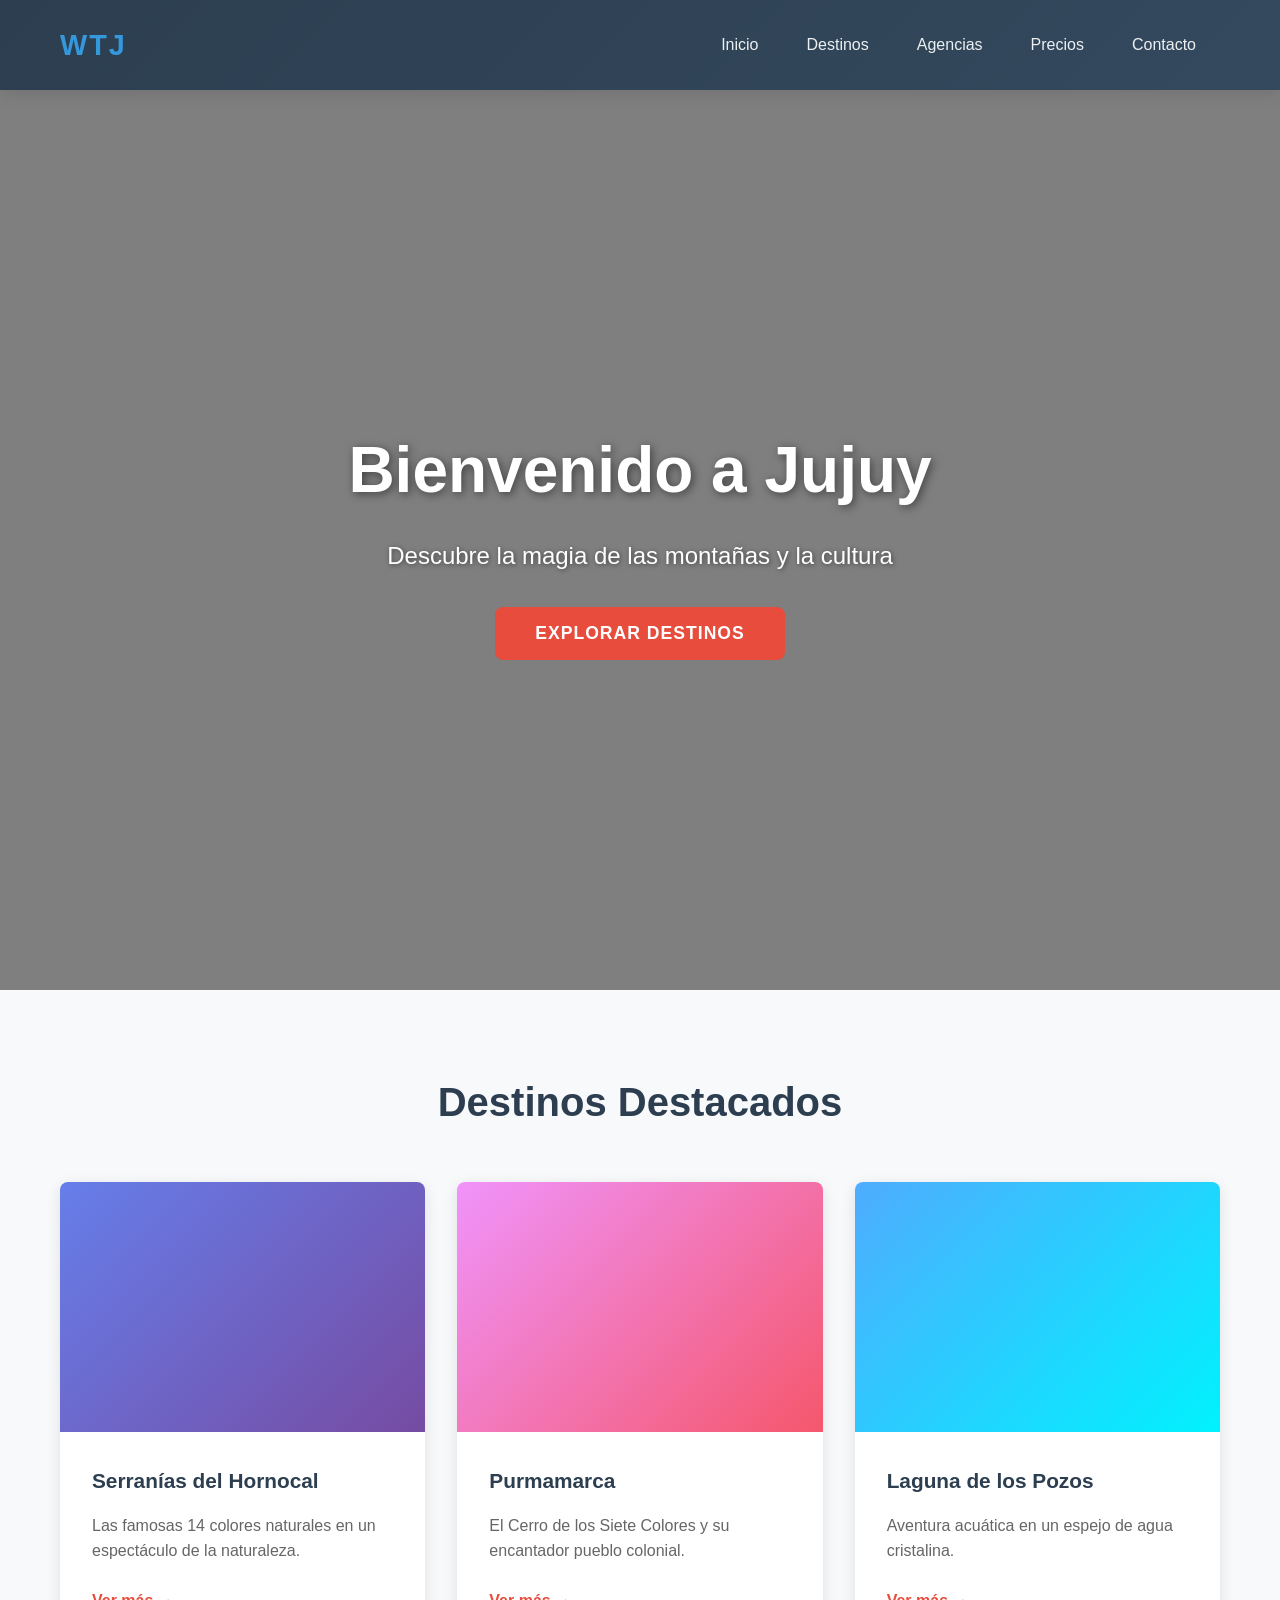
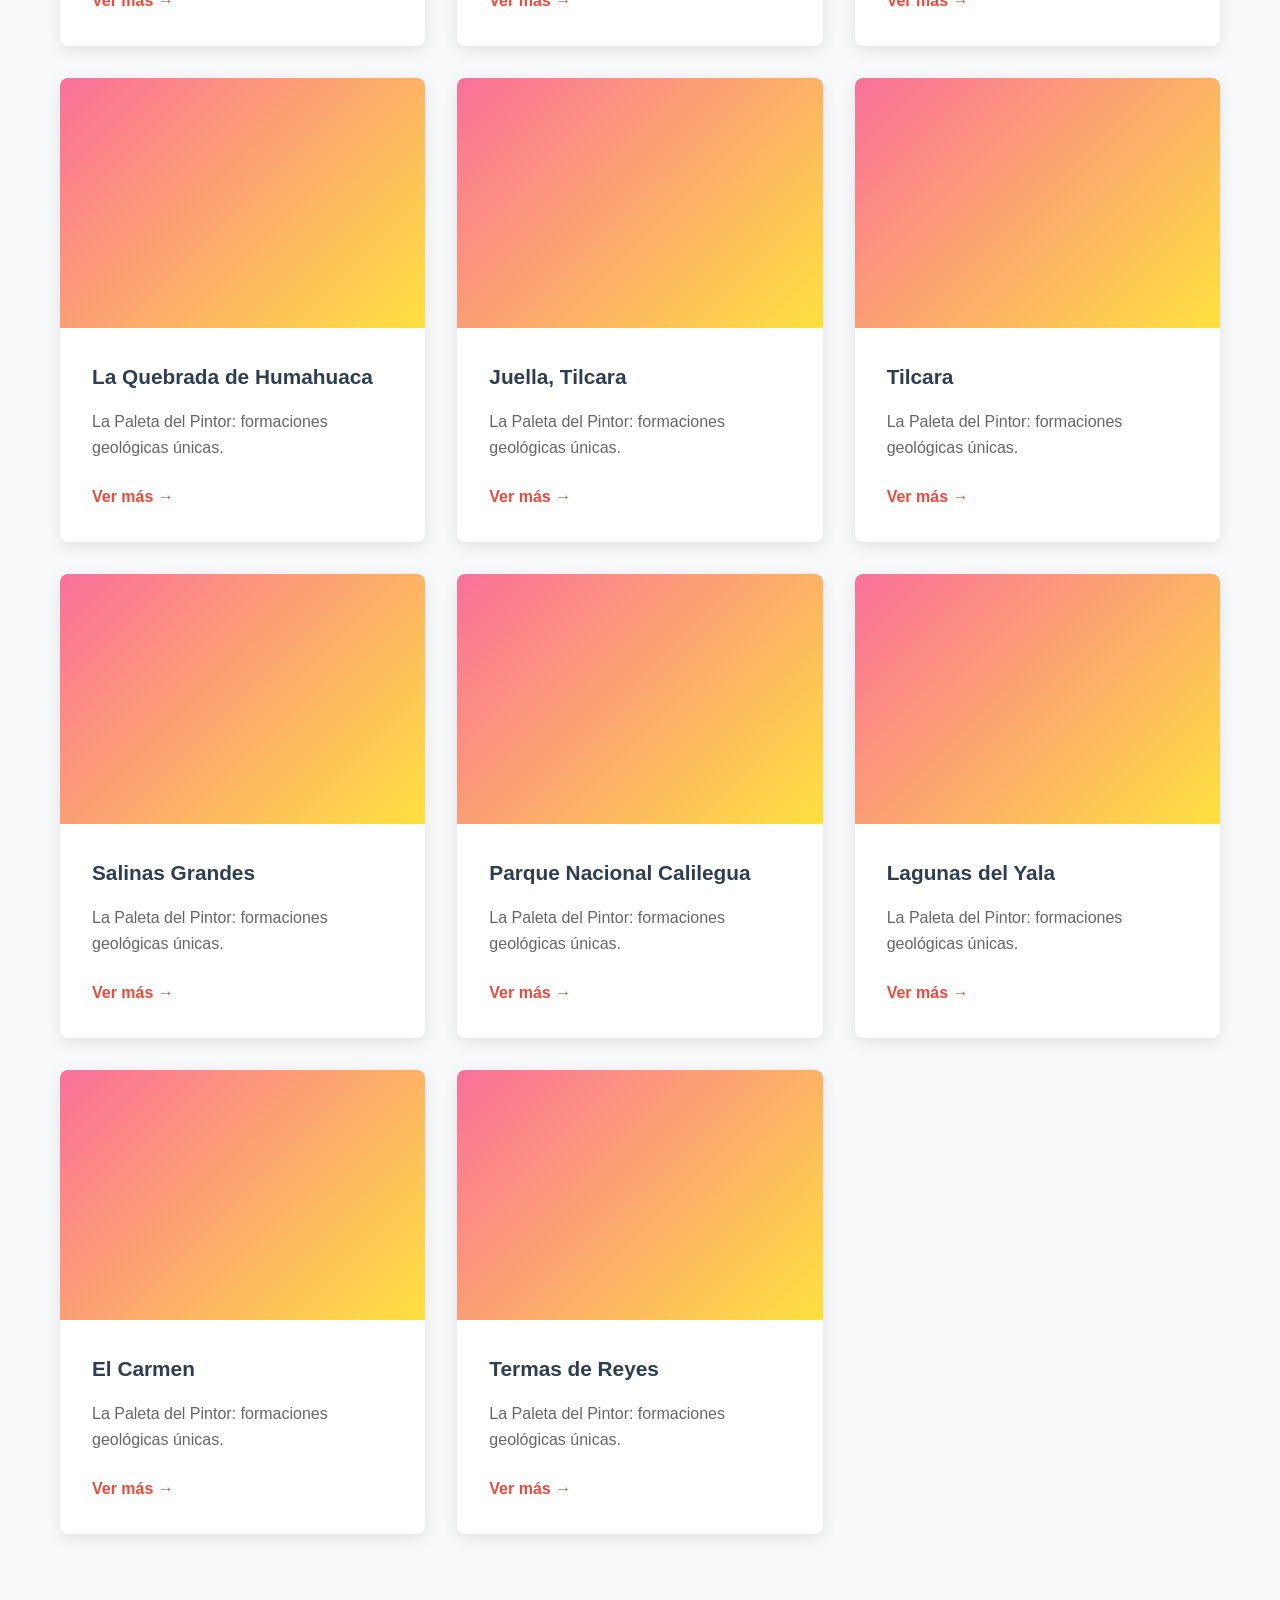
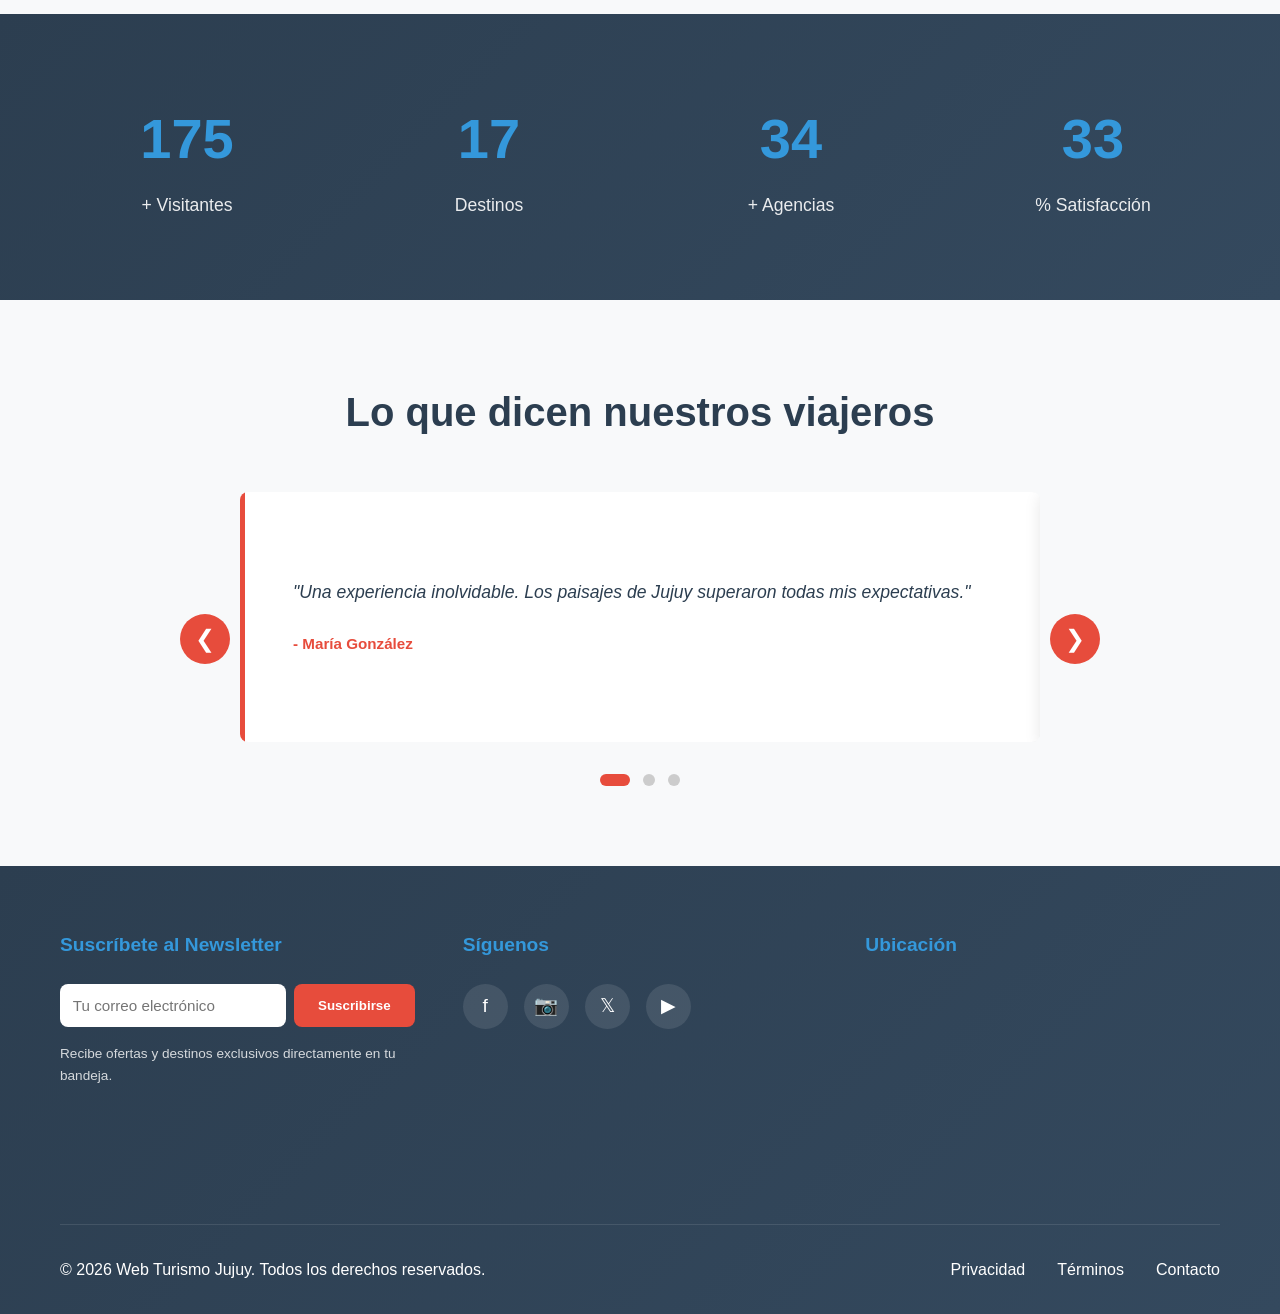
==== index.html @ 77cca124 "Pagina 2" ====
<!DOCTYPE html>
<html lang="es">
<head>
    <meta charset="UTF-8">
    <meta name="viewport" content="width=device-width, initial-scale=1.0">
    <title>Inicio - WTJ | Web Turismo Jujuy</title>
    <link rel="stylesheet" href="css/style.css">
</head>
<body>
    <!-- Header con Mega-Menú -->
    <header class="header">
        <div class="container">
            <div class="navbar">
                <div class="logo">WTJ</div>
                <nav class="nav-menu">
                    <ul class="menu-items">
                        <a href="index.html" class="menu-link">Inicio</a>
                        <li class="menu-item">
                            <a href="destinos.html" class="menu-link">Destinos</a>
                            <div class="mega-menu">
                                <div class="mega-menu-content">
                                    <div class="mega-column">
                                        <h4>Destinos Populares</h4>
                                        <ul>
                                            <li><a href="destinos.html?destino=hornocal">Serranías del Hornocal</a></li>
                                            <li><a href="destinos.html?destino=pozos">Laguna de los Pozos</a></li>
                                            <li><a href="destinos.html?destino=purmamarca">Purmamarca</a></li>
                                        </ul>
                                    </div>
                                    <div class="mega-column">
                                        <h4>Naturaleza</h4>
                                        <ul>
                                            <li><a href="destinos.html?destino=sierras">Sierras</a></li>
                                            <li><a href="destinos.html?destino=salinas">Salinas</a></li>
                                            <li><a href="destinos.html?destino=bosques">Bosques</a></li>
                                        </ul>
                                    </div>
                                    <div class="mega-column">
                                        <h4>Cultura</h4>
                                        <ul>
                                            <li><a href="#">Pueblos Originarios</a></li>
                                            <li><a href="#">Artesanías</a></li>
                                            <li><a href="#">Patrimonio</a></li>
                                        </ul>
                                    </div>
                                </div>
                            </div>
                        </li>
                        <li class="menu-item">
                            <a href="#" class="menu-link">Agencias</a>
                            <div class="mega-menu">
                                <div class="mega-menu-content">
                                    <div class="mega-column">
                                        <h4>Agencias Recomendadas</h4>
                                        <ul>
                                            <li><a href="#">Aventura Tours</a></li>
                                            <li><a href="#">Jujuy Travel</a></li>
                                            <li><a href="#">Turismo Local</a></li>
                                        </ul>
                                    </div>
                                </div>
                            </div>
                        </li>
                        <li class="menu-item">
                            <a href="#" class="menu-link">Precios</a>
                            <div class="mega-menu">
                                <div class="mega-menu-content">
                                    <div class="mega-column">
                                        <h4>Paquetes</h4>
                                        <ul>
                                            <li><a href="#">Económico</a></li>
                                            <li><a href="#">Premium</a></li>
                                            <li><a href="#">Luxury</a></li>
                                        </ul>
                                    </div>
                                </div>
                            </div>
                        </li>
                        <li><a href="#contacto" class="menu-link">Contacto</a></li>
                    </ul>
                </nav>
            </div>
        </div>
    </header>

    <!-- Sección Hero con Video de Fondo -->
    <section class="hero">
        <video autoplay muted loop class="hero-video">
            <source src="https://videos.pexels.com/video-files/2795658/2795658-sd_640_360_30fps.mp4" type="video/mp4">
        </video>
        <div class="hero-overlay"></div>
        <div class="hero-content">
            <h1 class="hero-title animate-title">Bienvenido a Jujuy</h1>
            <p class="hero-subtitle animate-subtitle">Descubre la magia de las montañas y la cultura</p>
            <button class="cta-button">Explorar Destinos</button>
        </div>
    </section>

    <!-- Destinos Destacados -->
    <section class="destinos" id="destinos">
        <div class="container">
            <h2>Destinos Destacados</h2>
            <div class="cards-grid">
                <article class="card">
                    <div class="card-image" style="background: linear-gradient(135deg, #667eea 0%, #764ba2 100%);"></div>
                    <div class="card-content">
                        <h3>Serranías del Hornocal</h3>
                        <p>Las famosas 14 colores naturales en un espectáculo de la naturaleza.</p>
                        <a href="#" class="card-link">Ver más →</a>
                    </div>
                </article>

                <article class="card">
                    <div class="card-image" style="background: linear-gradient(135deg, #f093fb 0%, #f5576c 100%);"></div>
                    <div class="card-content">
                        <h3>Purmamarca</h3>
                        <p>El Cerro de los Siete Colores y su encantador pueblo colonial.</p>
                        <a href="#" class="card-link">Ver más →</a>
                    </div>
                </article>

                <article class="card">
                    <div class="card-image" style="background: linear-gradient(135deg, #4facfe 0%, #00f2fe 100%);"></div>
                    <div class="card-content">
                        <h3>Laguna de los Pozos</h3>
                        <p>Aventura acuática en un espejo de agua cristalina.</p>
                        <a href="#" class="card-link">Ver más →</a>
                    </div>
                </article>

                <article class="card">
                    <div class="card-image" style="background: linear-gradient(135deg, #fa709a 0%, #fee140 100%);"></div>
                    <div class="card-content">
                        <h3>La Quebrada de Humahuaca</h3>
                        <p>La Paleta del Pintor: formaciones geológicas únicas.</p>
                        <a href="#" class="card-link">Ver más →</a>
                    </div>
                </article>
                <article class="card">
                    <div class="card-image" style="background: linear-gradient(135deg, #fa709a 0%, #fee140 100%);"></div>
                    <div class="card-content">
                        <h3>Juella, Tilcara</h3>
                        <p>La Paleta del Pintor: formaciones geológicas únicas.</p>
                        <a href="#" class="card-link">Ver más →</a>
                    </div>
                </article>
                <article class="card">
                    <div class="card-image" style="background: linear-gradient(135deg, #fa709a 0%, #fee140 100%);"></div>
                    <div class="card-content">
                        <h3>Tilcara</h3>
                        <p>La Paleta del Pintor: formaciones geológicas únicas.</p>
                        <a href="#" class="card-link">Ver más →</a>
                    </div>
                </article>
                <article class="card">
                    <div class="card-image" style="background: linear-gradient(135deg, #fa709a 0%, #fee140 100%);"></div>
                    <div class="card-content">
                        <h3>Salinas Grandes</h3>
                        <p>La Paleta del Pintor: formaciones geológicas únicas.</p>
                        <a href="#" class="card-link">Ver más →</a>
                    </div>
                </article>
                <article class="card">
                    <div class="card-image" style="background: linear-gradient(135deg, #fa709a 0%, #fee140 100%);"></div>
                    <div class="card-content">
                        <h3>Parque Nacional Calilegua</h3>
                        <p>La Paleta del Pintor: formaciones geológicas únicas.</p>
                        <a href="#" class="card-link">Ver más →</a>
                    </div>
                </article>
                <article class="card">
                    <div class="card-image" style="background: linear-gradient(135deg, #fa709a 0%, #fee140 100%);"></div>
                    <div class="card-content">
                        <h3>Lagunas del Yala</h3>
                        <p>La Paleta del Pintor: formaciones geológicas únicas.</p>
                        <a href="#" class="card-link">Ver más →</a>
                    </div>
                </article>
                <article class="card">
                    <div class="card-image" style="background: linear-gradient(135deg, #fa709a 0%, #fee140 100%);"></div>
                    <div class="card-content">
                        <h3>El Carmen</h3>
                        <p>La Paleta del Pintor: formaciones geológicas únicas.</p>
                        <a href="#" class="card-link">Ver más →</a>
                    </div>
                </article>
                <article class="card">
                    <div class="card-image" style="background: linear-gradient(135deg, #fa709a 0%, #fee140 100%);"></div>
                    <div class="card-content">
                        <h3>Termas de Reyes</h3>
                        <p>La Paleta del Pintor: formaciones geológicas únicas.</p>
                        <a href="#" class="card-link">Ver más →</a>
                    </div>
                </article>
            </div>
        </div>
    </section>

    <!-- Contador Animado -->
    <section class="counter-section">
        <div class="container">
            <div class="counters">
                <div class="counter-item">
                    <div class="counter-number" data-target="500">0</div>
                    <p>+ Visitantes</p>
                </div>
                <div class="counter-item">
                    <div class="counter-number" data-target="50">0</div>
                    <p>Destinos</p>
                </div>
                <div class="counter-item">
                    <div class="counter-number" data-target="100">0</div>
                    <p>+ Agencias</p>
                </div>
                <div class="counter-item">
                    <div class="counter-number" data-target="98">0</div>
                    <p>% Satisfacción</p>
                </div>
            </div>
        </div>
    </section>

    <!-- Testimonios en Carrusel -->
    <section class="testimonios" id="testimonios">
        <div class="container">
            <h2>Lo que dicen nuestros viajeros</h2>
            <div class="carousel-container">
                <div class="carousel">
                    <div class="carousel-item">
                        <div class="testimonial-card">
                            <p class="testimonial-text">"Una experiencia inolvidable. Los paisajes de Jujuy superaron todas mis expectativas."</p>
                            <p class="testimonial-author">- María González</p>
                        </div>
                    </div>
                    <div class="carousel-item">
                        <div class="testimonial-card">
                            <p class="testimonial-text">"Excelente atención y destinos hermosos. Recomiendo esta página a todos mis amigos."</p>
                            <p class="testimonial-author">- Juan Martínez</p>
                        </div>
                    </div>
                    <div class="carousel-item">
                        <div class="testimonial-card">
                            <p class="testimonial-text">"La mejor guía turística que he encontrado. Volveré pronto a explorar más destinos."</p>
                            <p class="testimonial-author">- Laura Rodríguez</p>
                        </div>
                    </div>
                </div>
                <button class="carousel-btn prev" id="prev-btn">❮</button>
                <button class="carousel-btn next" id="next-btn">❯</button>
                <div class="carousel-dots" id="carousel-dots"></div>
            </div>
        </div>
    </section>

    <!-- Footer -->
    <footer class="footer" id="contacto">
        <div class="container">
            <div class="footer-content">
                <!-- Newsletter -->
                <aside class="footer-section newsletter-section">
                    <h3>Suscríbete al Newsletter</h3>
                    <form class="newsletter-form" id="newsletter-form">
                        <input type="email" placeholder="Tu correo electrónico" required>
                        <button type="submit" class="btn-submit">Suscribirse</button>
                    </form>
                    <p class="newsletter-info">Recibe ofertas y destinos exclusivos directamente en tu bandeja.</p>
                </aside>

                <!-- Redes Sociales -->
                <aside class="footer-section social-section">
                    <h3>Síguenos</h3>
                    <div class="social-links">
                        <a href="#" class="social-link" title="Facebook">f</a>
                        <a href="#" class="social-link" title="Instagram">📷</a>
                        <a href="#" class="social-link" title="Twitter">𝕏</a>
                        <a href="#" class="social-link" title="YouTube">▶</a>
                    </div>
                </aside>

                <!-- Mapa Interactivo -->
                <aside class="footer-section map-section">
                    <h3>Ubicación</h3>
                    <iframe src="https://www.openstreetmap.org/export/embed.html?bbox=-65.5,-24.5,-63.5,-22.5&layer=mapnik" width="100%" height="200" style="border:0; border-radius: 8px;" allowfullscreen="" loading="lazy"></iframe>
                </aside>
            </div>

            <!-- Footer Bottom -->
            <div class="footer-bottom">
                <p>&copy; 2026 Web Turismo Jujuy. Todos los derechos reservados.</p>
                <nav class="footer-nav">
                    <a href="#">Privacidad</a>
                    <a href="#">Términos</a>
                    <a href="#">Contacto</a>
                </nav>
            </div>
        </div>
    </footer>

    <script src="js/animaciones.js"></script>
</body>
</html>
---- css/style.css ----
/* ============================================
   RESET Y ESTILOS GLOBALES
   ============================================ */

* {
    margin: 0;
    padding: 0;
    box-sizing: border-box;
}

:root {
    --primary-color: #2c3e50;
    --secondary-color: #e74c3c;
    --accent-color: #3498db;
    --text-dark: #2c3e50;
    --text-light: #ecf0f1;
    --border-radius: 8px;
    --transition: all 0.3s ease;
}

html {
    scroll-behavior: smooth;
}

body {
    font-family: 'Segoe UI', Tahoma, Geneva, Verdana, sans-serif;
    color: var(--text-dark);
    line-height: 1.6;
    overflow-x: hidden;
}

.container {
    max-width: 1200px;
    margin: 0 auto;
    padding: 0 20px;
}

/* ============================================
   HEADER Y NAVEGACIÓN
   ============================================ */

.header {
    background: linear-gradient(135deg, var(--primary-color) 0%, #34495e 100%);
    padding: 1rem 0;
    position: sticky;
    top: 0;
    z-index: 1000;
    box-shadow: 0 4px 15px rgba(0, 0, 0, 0.1);
}

.navbar {
    display: flex;
    justify-content: space-between;
    align-items: center;
}

.logo {
    font-size: 1.8rem;
    font-weight: bold;
    color: var(--accent-color);
    text-transform: uppercase;
    letter-spacing: 2px;
}

.nav-menu {
    flex: 1;
}

.menu-items {
    display: flex;
    list-style: none;
    gap: 0;
    justify-content: flex-end;
}

.menu-item {
    position: relative;
}

.menu-link {
    display: block;
    padding: 1rem 1.5rem;
    color: var(--text-light);
    text-decoration: none;
    transition: var(--transition);
    font-weight: 500;
}

.menu-link:hover {
    background-color: rgba(52, 152, 219, 0.1);
    color: var(--accent-color);
}

/* MEGA-MENÚ */
.mega-menu {
    position: absolute;
    top: 100%;
    left: 0;
    background: white;
    min-width: 350px;
    box-shadow: 0 8px 30px rgba(0, 0, 0, 0.2);
    opacity: 0;
    visibility: hidden;
    transform: translateY(-10px);
    transition: var(--transition);
    border-radius: var(--border-radius);
    overflow: hidden;
}

.menu-item:hover .mega-menu {
    opacity: 1;
    visibility: visible;
    transform: translateY(0);
}

.mega-menu-content {
    display: grid;
    grid-template-columns: repeat(auto-fit, minmax(150px, 1fr));
    padding: 2rem;
}

.mega-column h4 {
    color: var(--primary-color);
    margin-bottom: 1rem;
    font-size: 0.95rem;
    text-transform: uppercase;
    letter-spacing: 1px;
}

.mega-column ul {
    list-style: none;
}

.mega-column ul li {
    margin-bottom: 0.5rem;
}

.mega-column ul li a {
    color: var(--text-dark);
    text-decoration: none;
    font-size: 0.9rem;
    transition: var(--transition);
}

.mega-column ul li a:hover {
    color: var(--secondary-color);
    padding-left: 5px;
}

/* ============================================
   HERO SECTION
   ============================================ */

.hero {
    position: relative;
    height: 100vh;
    overflow: hidden;
    display: flex;
    align-items: center;
    justify-content: center;
}

.hero-video {
    position: absolute;
    top: 50%;
    left: 50%;
    min-width: 100%;
    min-height: 100%;
    width: auto;
    height: auto;
    transform: translate(-50%, -50%);
    z-index: -2;
}

.hero-overlay {
    position: absolute;
    top: 0;
    left: 0;
    width: 100%;
    height: 100%;
    background: rgba(0, 0, 0, 0.5);
    z-index: -1;
}

.hero-content {
    text-align: center;
    color: white;
    z-index: 1;
}

.hero-title {
    font-size: 4rem;
    font-weight: bold;
    margin-bottom: 1rem;
    text-shadow: 2px 2px 10px rgba(0, 0, 0, 0.5);
}

.hero-subtitle {
    font-size: 1.5rem;
    margin-bottom: 2rem;
    text-shadow: 1px 1px 5px rgba(0, 0, 0, 0.5);
}

/* Animaciones del Hero */
@keyframes slideInDown {
    from {
        opacity: 0;
        transform: translateY(-50px);
    }
    to {
        opacity: 1;
        transform: translateY(0);
    }
}

@keyframes slideInUp {
    from {
        opacity: 0;
        transform: translateY(50px);
    }
    to {
        opacity: 1;
        transform: translateY(0);
    }
}

.animate-title {
    animation: slideInDown 1s ease-out;
}

.animate-subtitle {
    animation: slideInUp 1s ease-out 0.3s both;
}

.cta-button {
    padding: 1rem 2.5rem;
    font-size: 1.1rem;
    background: var(--secondary-color);
    color: white;
    border: none;
    border-radius: var(--border-radius);
    cursor: pointer;
    transition: var(--transition);
    font-weight: bold;
    text-transform: uppercase;
    letter-spacing: 1px;
    animation: slideInUp 1s ease-out 0.6s both;
}

.cta-button:hover {
    background: #c0392b;
    transform: translateY(-3px);
    box-shadow: 0 10px 30px rgba(231, 76, 60, 0.3);
}

/* ============================================
   DESTINOS DESTACADOS
   ============================================ */

.destinos {
    padding: 5rem 0;
    background: #f8f9fa;
}

.destinos h2 {
    text-align: center;
    font-size: 2.5rem;
    margin-bottom: 3rem;
    color: var(--primary-color);
}

.cards-grid {
    display: grid;
    grid-template-columns: repeat(auto-fit, minmax(280px, 1fr));
    gap: 2rem;
}

.card {
    background: white;
    border-radius: var(--border-radius);
    overflow: hidden;
    box-shadow: 0 4px 15px rgba(0, 0, 0, 0.1);
    transition: var(--transition);
    transform: translateY(0);
}

.card:hover {
    transform: translateY(-10px);
    box-shadow: 0 12px 30px rgba(0, 0, 0, 0.2);
}

.card-image {
    height: 250px;
    transition: var(--transition);
}

.card:hover .card-image {
    transform: scale(1.05);
}

.card-content {
    padding: 2rem;
}

.card-content h3 {
    color: var(--primary-color);
    margin-bottom: 1rem;
    font-size: 1.3rem;
}

.card-content p {
    color: #666;
    margin-bottom: 1.5rem;
    line-height: 1.6;
}

.card-link {
    color: var(--secondary-color);
    text-decoration: none;
    font-weight: bold;
    transition: var(--transition);
    display: inline-block;
}

.card-link:hover {
    color: var(--primary-color);
    transform: translateX(5px);
}

/* ============================================
   CONTADOR ANIMADO
   ============================================ */

.counter-section {
    background: linear-gradient(135deg, var(--primary-color) 0%, #34495e 100%);
    padding: 5rem 0;
    color: white;
}

.counters {
    display: grid;
    grid-template-columns: repeat(auto-fit, minmax(200px, 1fr));
    gap: 3rem;
}

.counter-item {
    text-align: center;
}

.counter-number {
    font-size: 3.5rem;
    font-weight: bold;
    color: var(--accent-color);
    display: block;
    margin-bottom: 0.5rem;
}

.counter-item p {
    font-size: 1.1rem;
    opacity: 0.9;
}

@keyframes countUp {
    from {
        opacity: 0;
        transform: scale(0.8);
    }
    to {
        opacity: 1;
        transform: scale(1);
    }
}

.counter-number.animated {
    animation: countUp 0.8s ease-out;
}

/* ============================================
   TESTIMONIOS CARRUSEL
   ============================================ */

.testimonios {
    padding: 5rem 0;
    background: #f8f9fa;
}

.testimonios h2 {
    text-align: center;
    font-size: 2.5rem;
    margin-bottom: 3rem;
    color: var(--primary-color);
}

.carousel-container {
    position: relative;
    max-width: 800px;
    margin: 0 auto;
}

.carousel {
    display: flex;
    overflow: hidden;
    border-radius: var(--border-radius);
}

.carousel-item {
    min-width: 100%;
    transition: transform 0.5s ease-in-out;
}

.testimonial-card {
    background: white;
    padding: 3rem;
    border-left: 5px solid var(--secondary-color);
    box-shadow: 0 4px 15px rgba(0, 0, 0, 0.1);
    min-height: 250px;
    display: flex;
    flex-direction: column;
    justify-content: center;
}

.testimonial-text {
    font-size: 1.1rem;
    font-style: italic;
    color: var(--text-dark);
    margin-bottom: 1.5rem;
    line-height: 1.8;
}

.testimonial-author {
    color: var(--secondary-color);
    font-weight: bold;
    font-size: 0.95rem;
}

.carousel-btn {
    position: absolute;
    top: 50%;
    transform: translateY(-50%);
    background: var(--secondary-color);
    color: white;
    border: none;
    width: 50px;
    height: 50px;
    border-radius: 50%;
    cursor: pointer;
    font-size: 1.5rem;
    transition: var(--transition);
    z-index: 10;
}

.carousel-btn:hover {
    background: #c0392b;
    transform: translateY(-50%) scale(1.1);
}

.prev {
    left: -60px;
}

.next {
    right: -60px;
}

.carousel-dots {
    display: flex;
    justify-content: center;
    gap: 0.8rem;
    margin-top: 2rem;
}

.dot {
    width: 12px;
    height: 12px;
    border-radius: 50%;
    background: #ccc;
    cursor: pointer;
    transition: var(--transition);
}

.dot.active {
    background: var(--secondary-color);
    width: 30px;
    border-radius: 6px;
}

/* ============================================
   FOOTER
   ============================================ */

.footer {
    background: linear-gradient(135deg, var(--primary-color) 0%, #34495e 100%);
    color: white;
    padding: 4rem 0 2rem;
}

.footer-content {
    display: grid;
    grid-template-columns: repeat(auto-fit, minmax(280px, 1fr));
    gap: 3rem;
    margin-bottom: 2rem;
}

.footer-section h3 {
    margin-bottom: 1.5rem;
    color: var(--accent-color);
    font-size: 1.2rem;
}

/* Newsletter Form */
.newsletter-form {
    display: flex;
    gap: 0.5rem;
    margin-bottom: 1rem;
}

.newsletter-form input {
    flex: 1;
    padding: 0.8rem;
    border: none;
    border-radius: var(--border-radius);
    font-size: 0.95rem;
}

.btn-submit {
    padding: 0.8rem 1.5rem;
    background: var(--secondary-color);
    color: white;
    border: none;
    border-radius: var(--border-radius);
    cursor: pointer;
    font-weight: bold;
    transition: var(--transition);
}

.btn-submit:hover {
    background: #c0392b;
    transform: translateY(-2px);
}

.newsletter-info {
    font-size: 0.85rem;
    opacity: 0.8;
}

/* Social Links */
.social-links {
    display: flex;
    gap: 1rem;
}

.social-link {
    display: inline-flex;
    align-items: center;
    justify-content: center;
    width: 45px;
    height: 45px;
    background: rgba(255, 255, 255, 0.1);
    color: white;
    text-decoration: none;
    border-radius: 50%;
    transition: var(--transition);
    font-size: 1.2rem;
}

.social-link:hover {
    background: var(--secondary-color);
    transform: translateY(-5px);
}

/* Map Section */
.map-section iframe {
    border-radius: var(--border-radius) !important;
}

/* Footer Bottom */
.footer-bottom {
    border-top: 1px solid rgba(255, 255, 255, 0.1);
    padding-top: 2rem;
    display: flex;
    justify-content: space-between;
    align-items: center;
    flex-wrap: wrap;
    gap: 1rem;
}

.footer-nav {
    display: flex;
    gap: 2rem;
}

.footer-nav a {
    color: white;
    text-decoration: none;
    transition: var(--transition);
}

.footer-nav a:hover {
    color: var(--accent-color);
}

/* ============================================
   RESPONSIVE DESIGN
   ============================================ */

@media (max-width: 768px) {
    .menu-items {
        flex-direction: column;
    }

    .menu-link {
        padding: 0.8rem 1rem;
    }

    .mega-menu {
        position: static;
        opacity: 1;
        visibility: visible;
        transform: none;
        box-shadow: inset 0 2px 5px rgba(0, 0, 0, 0.1);
        max-height: 0;
        overflow: hidden;
        transition: max-height 0.3s ease;
    }

    .menu-item:hover .mega-menu {
        max-height: 500px;
    }

    .hero-title {
        font-size: 2.5rem;
    }

    .hero-subtitle {
        font-size: 1.1rem;
    }

    .destinos h2,
    .testimonios h2 {
        font-size: 2rem;
    }

    .cards-grid {
        grid-template-columns: 1fr;
    }

    .carousel-btn {
        width: 40px;
        height: 40px;
        font-size: 1.2rem;
    }

    .prev {
        left: 10px;
    }

    .next {
        right: 10px;
    }

    .footer-bottom {
        flex-direction: column;
        text-align: center;
    }

    .footer-nav {
        flex-direction: column;
        gap: 1rem;
    }

    .counters {
        grid-template-columns: repeat(2, 1fr);
    }
}

@media (max-width: 480px) {
    .hero-title {
        font-size: 1.8rem;
    }

    .hero-subtitle {
        font-size: 0.9rem;
    }

    .cta-button {
        padding: 0.8rem 1.5rem;
        font-size: 0.9rem;
    }

    .cards-grid {
        gap: 1rem;
    }

    .counter-number {
        font-size: 2.5rem;
    }

    .testimonial-card {
        padding: 1.5rem;
    }

    .carousel-btn {
        width: 35px;
        height: 35px;
        font-size: 1rem;
    }
}
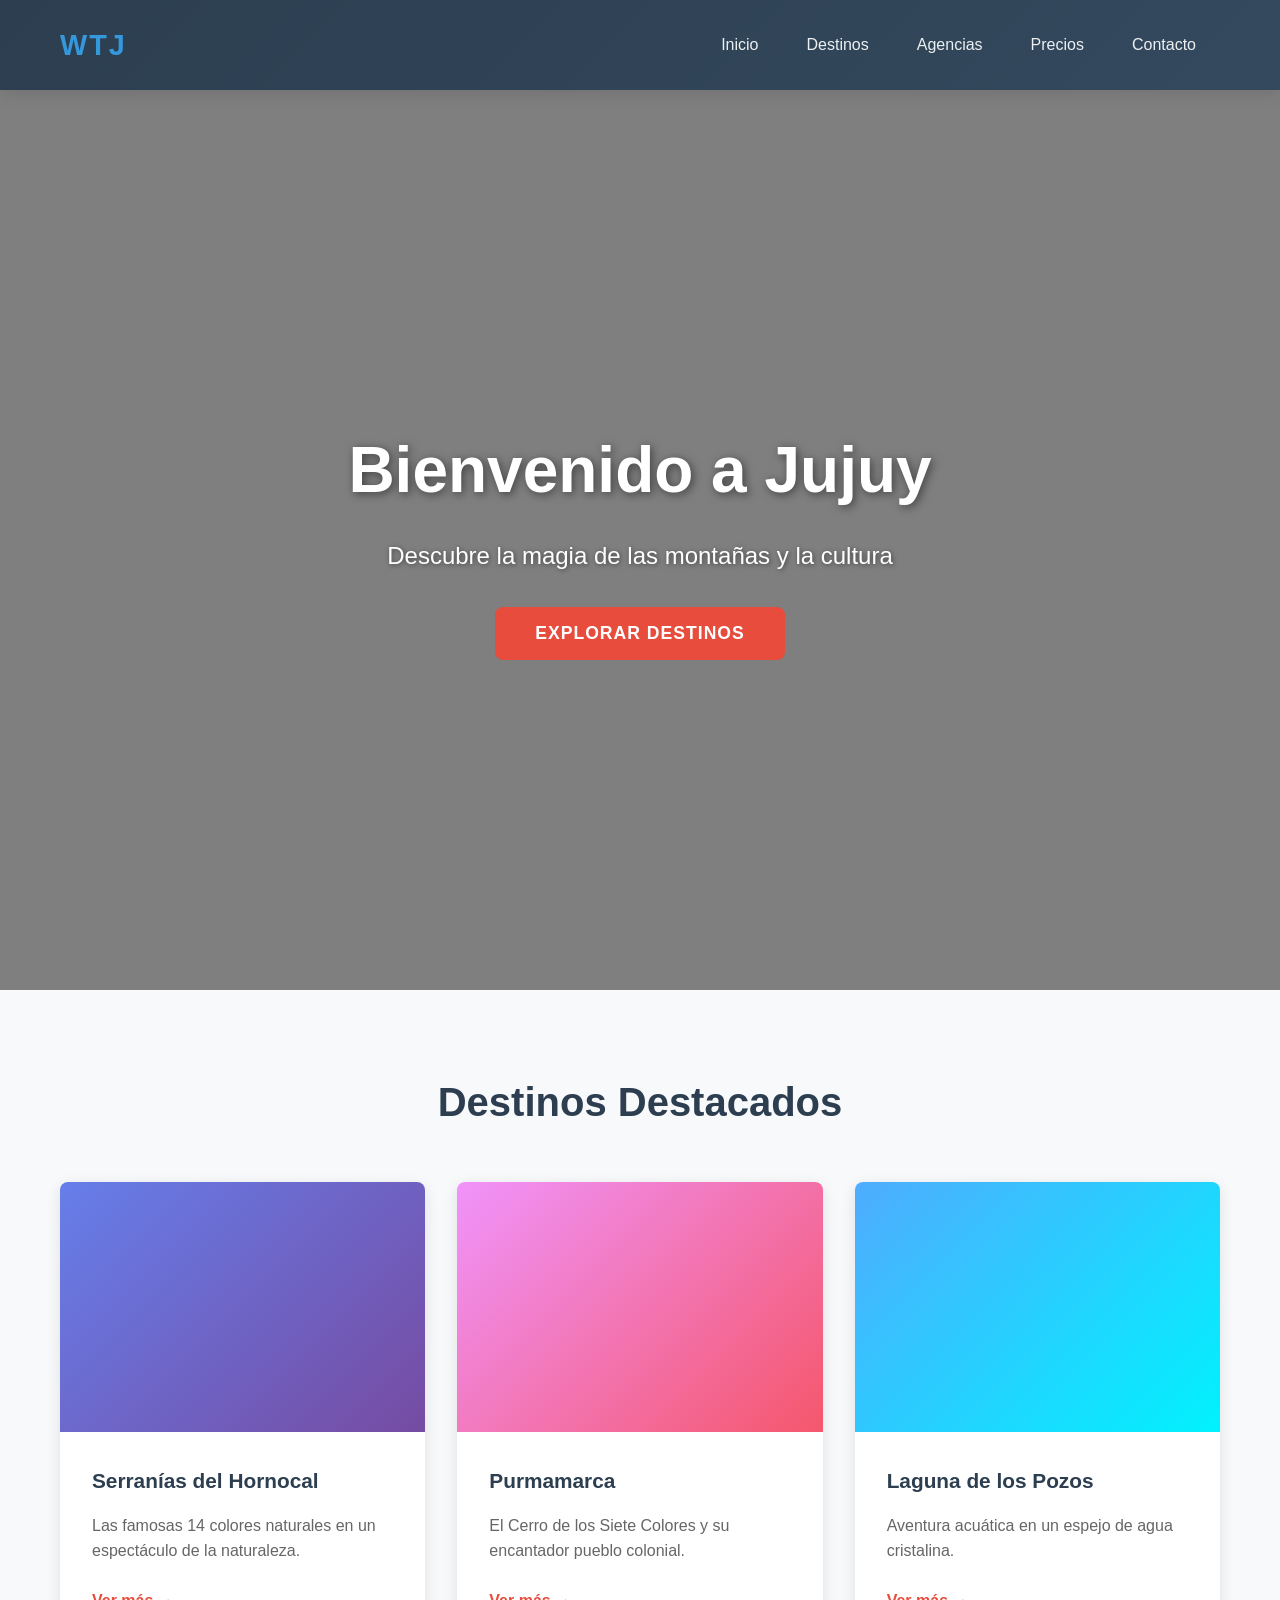
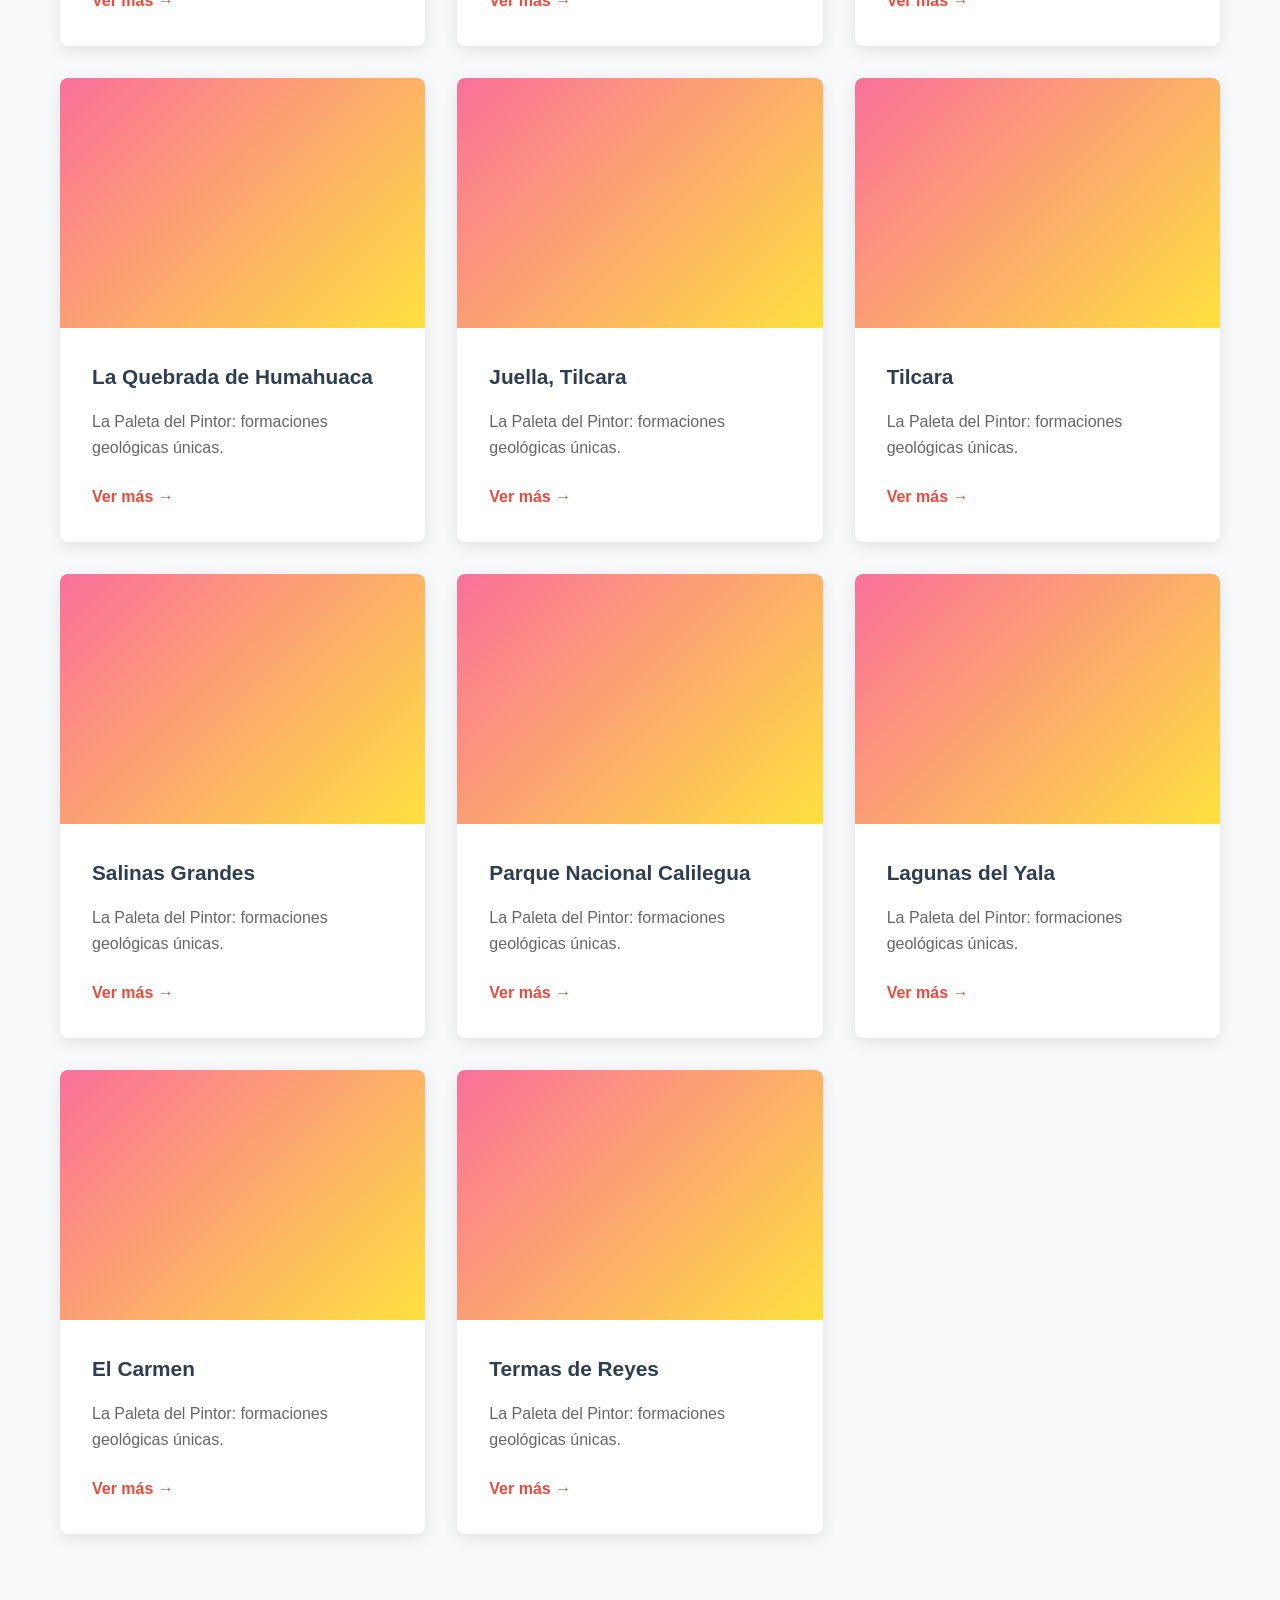
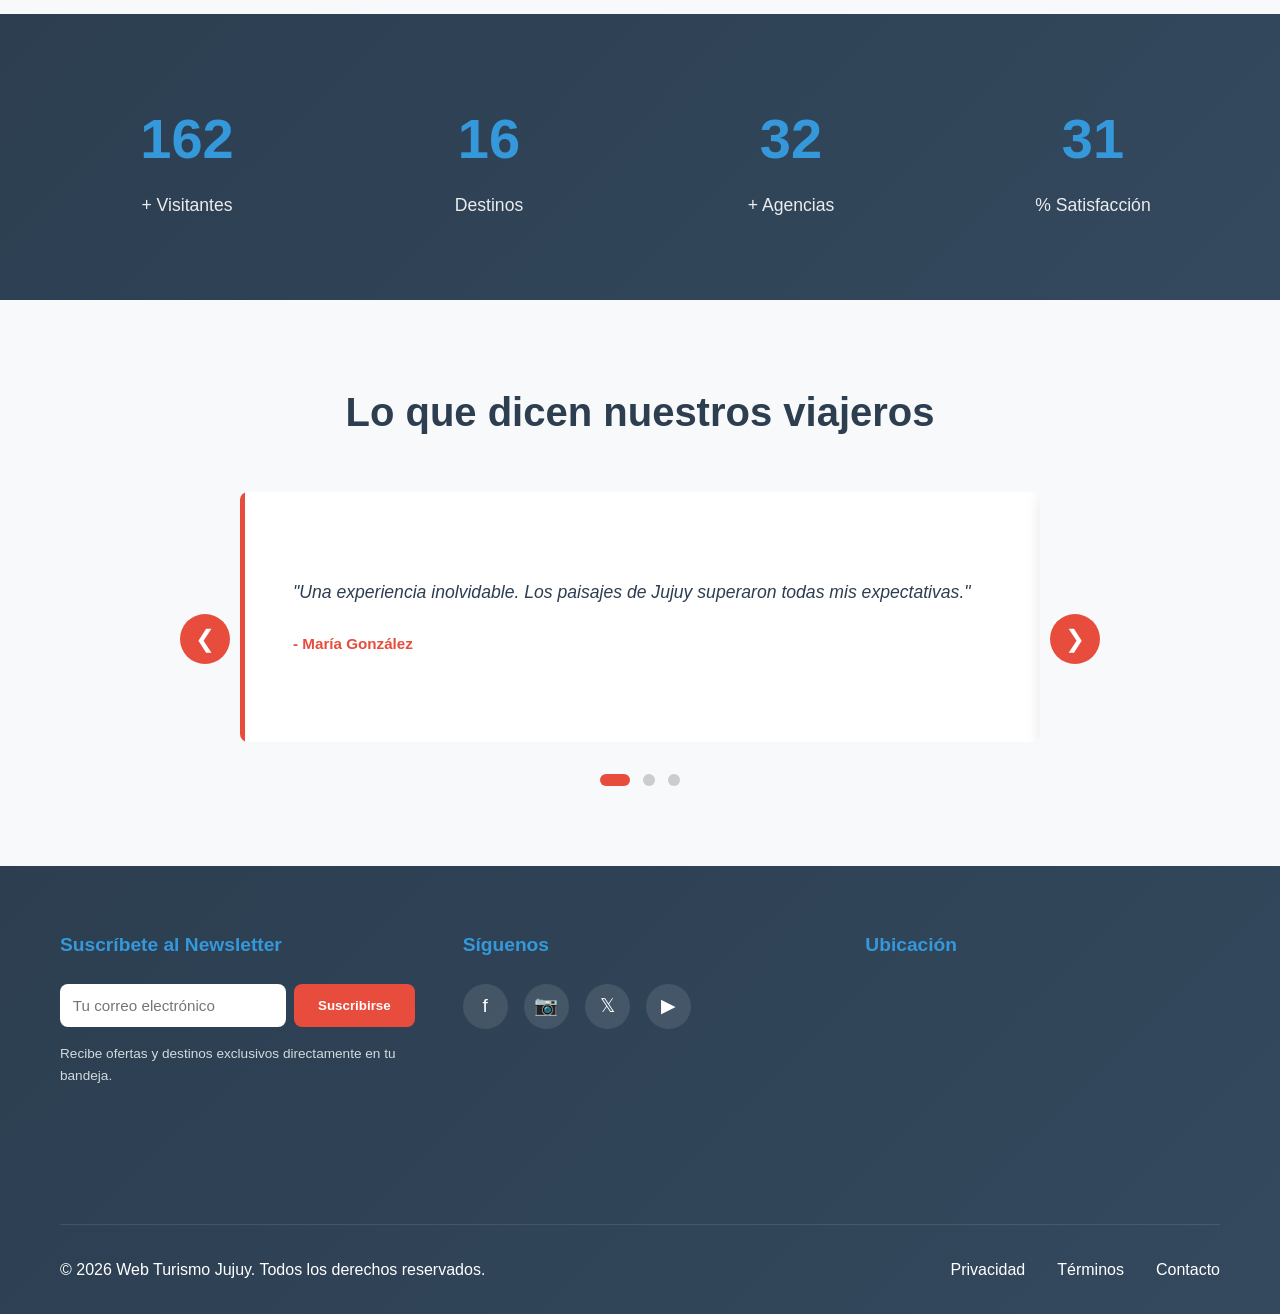
==== commit 9425bc79: "Merge pull request #3 from martinmab2/page2 Pagina 2" ====
--- a/index.html
+++ b/index.html
@@ -76,7 +76,7 @@
                                 </div>
                             </div>
                         </li>
-                        <li><a href="#contacto" class="menu-link">Contacto</a></li>
+                        <li><a href="contacto.html" class="menu-link">Contacto</a></li>
                     </ul>
                 </nav>
             </div>
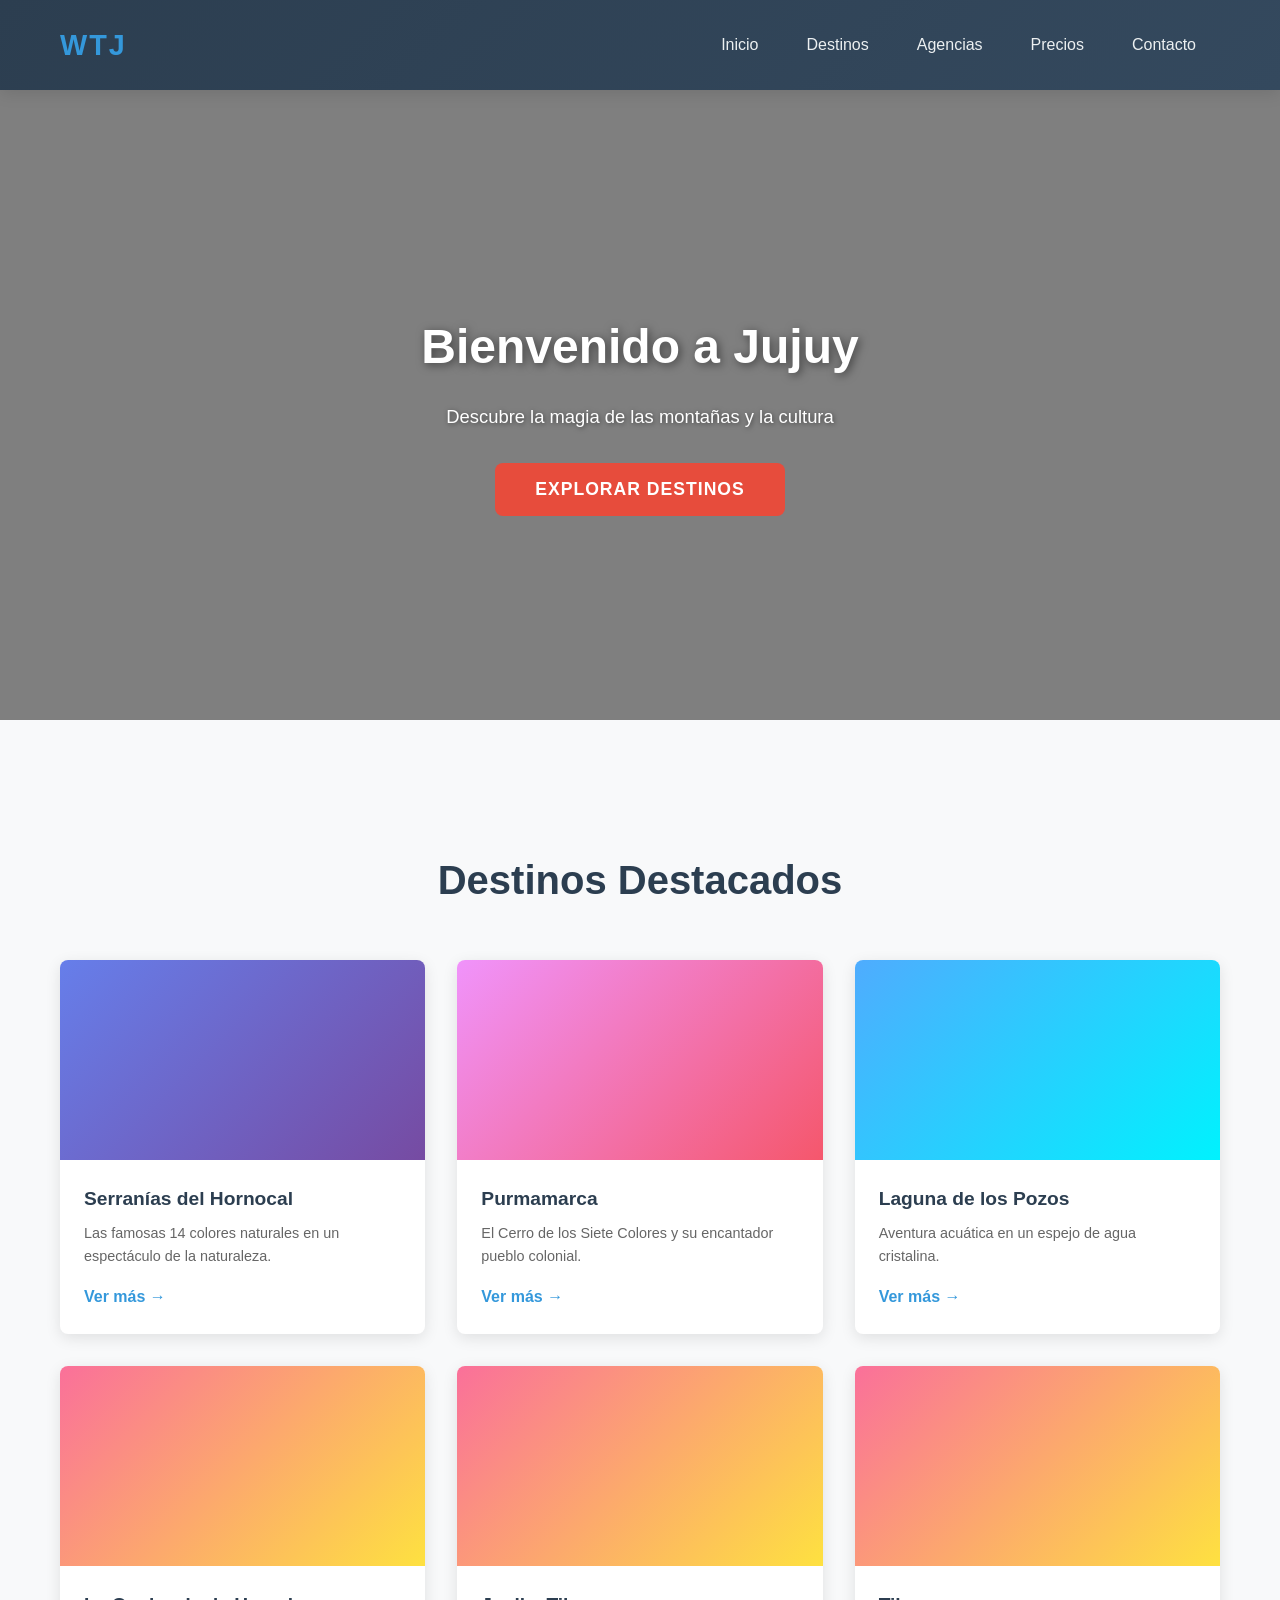
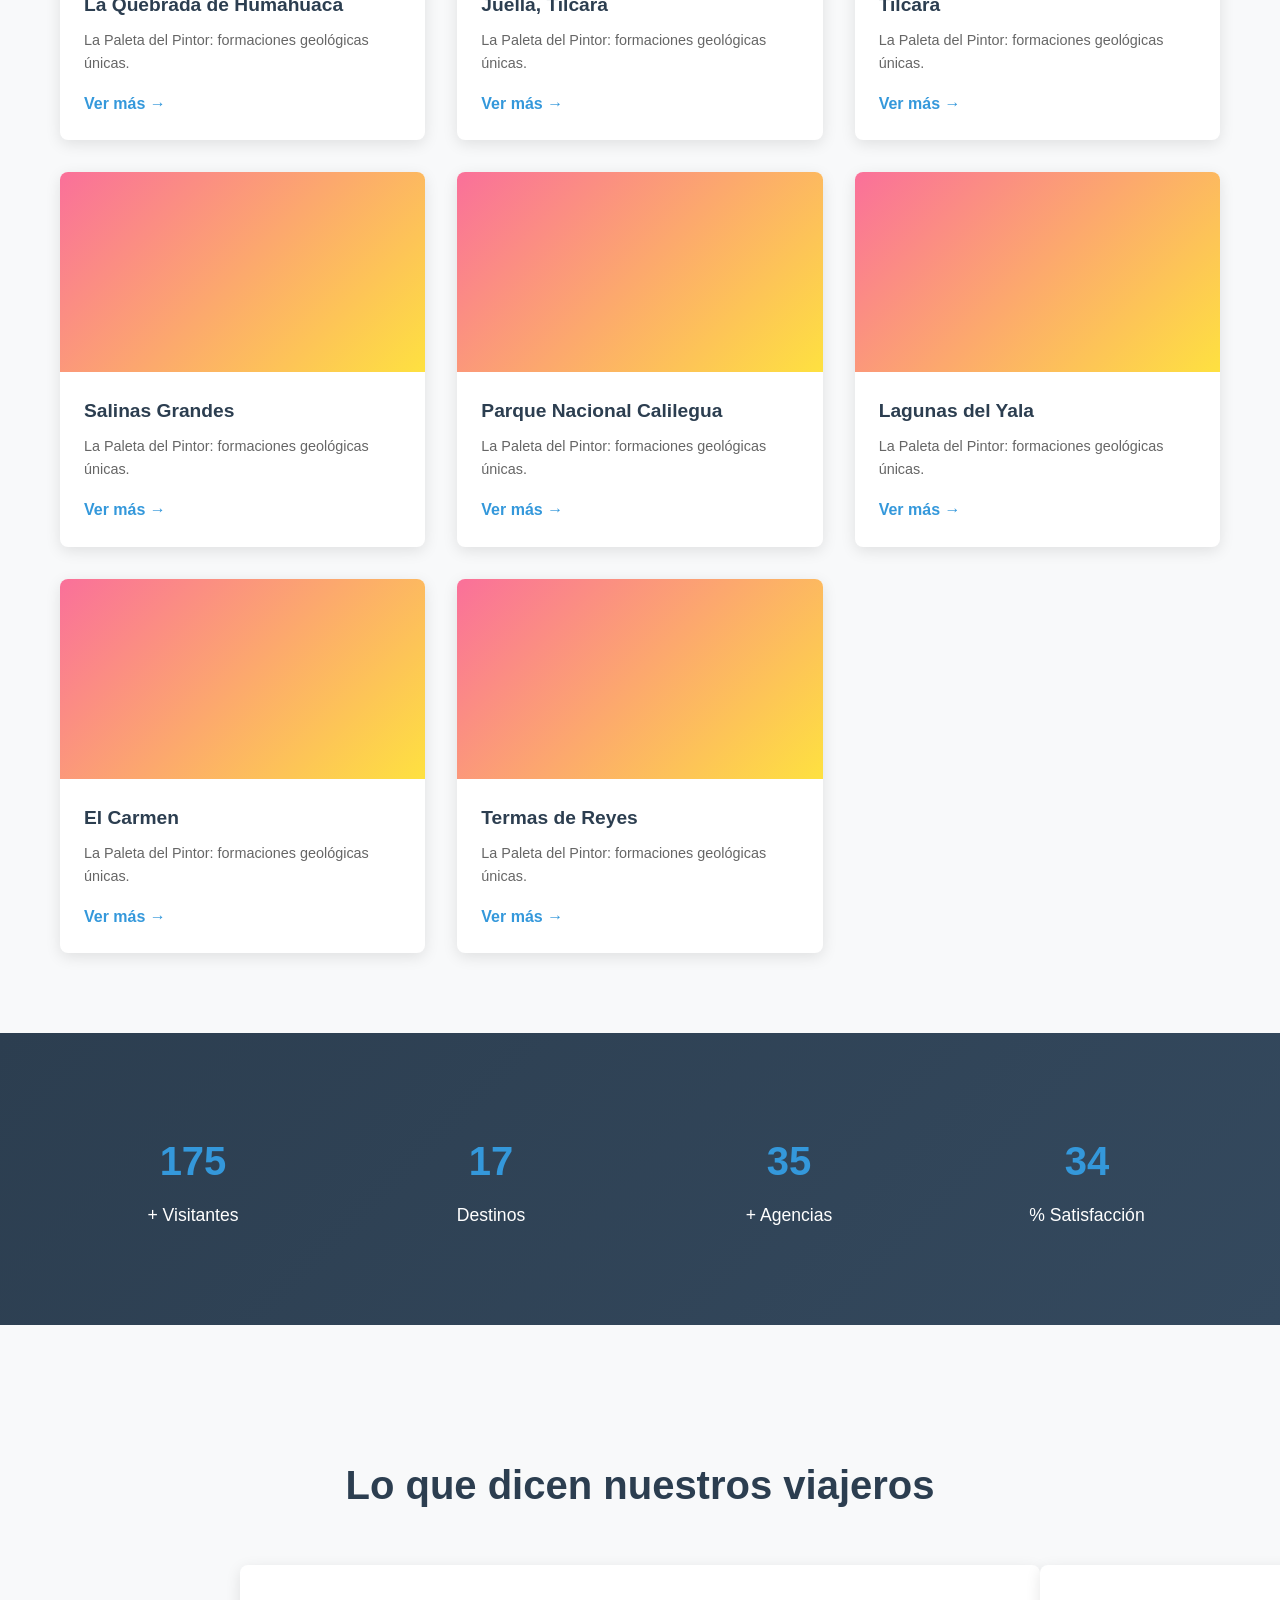
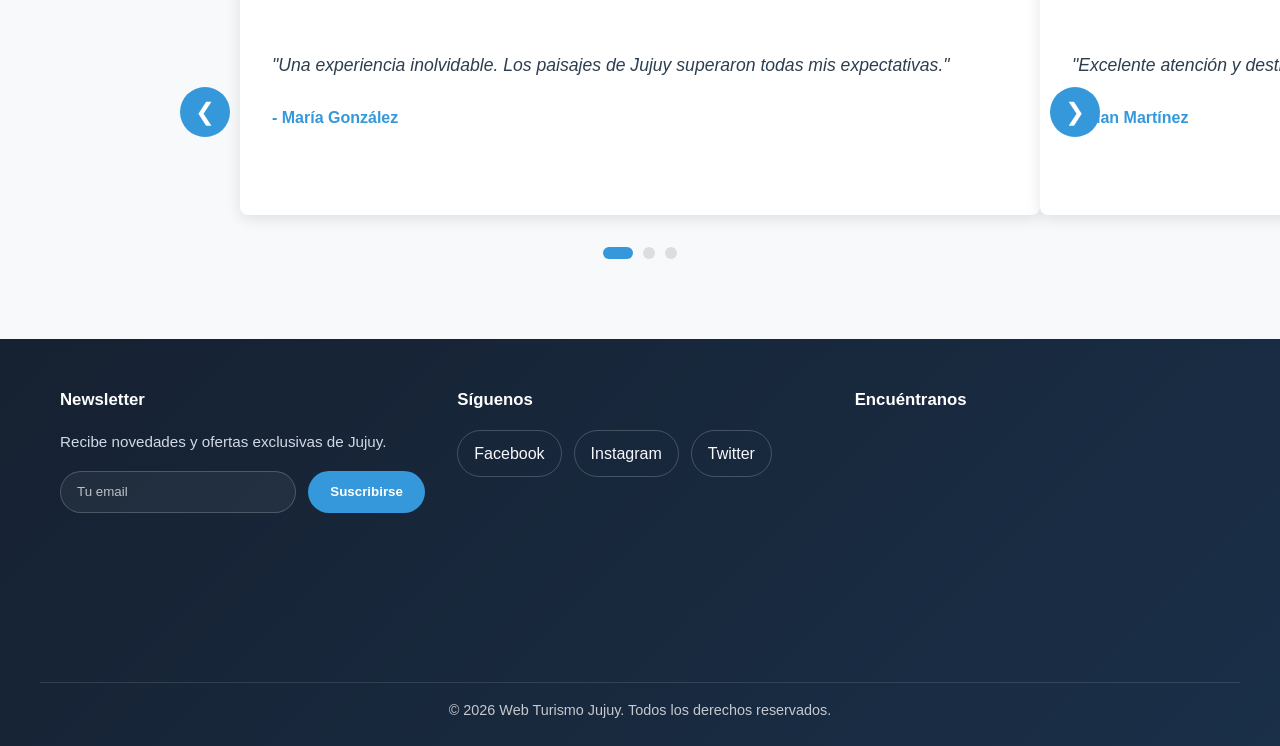
==== commit d1a408f2: "Resolucion de conflictos" ====
--- a/index.html
+++ b/index.html
@@ -4,7 +4,7 @@
     <meta charset="UTF-8">
     <meta name="viewport" content="width=device-width, initial-scale=1.0">
     <title>Inicio - WTJ | Web Turismo Jujuy</title>
-    <link rel="stylesheet" href="css/style.css">
+    <link rel="stylesheet" href="css/style-new.css">
 </head>
 <body>
     <!-- Header con Mega-Menú -->
@@ -14,7 +14,7 @@
                 <div class="logo">WTJ</div>
                 <nav class="nav-menu">
                     <ul class="menu-items">
-                        <a href="index.html" class="menu-link">Inicio</a>
+                        <li class="menu-item"><a href="index.html" class="menu-link">Inicio</a></li>
                         <li class="menu-item">
                             <a href="destinos.html" class="menu-link">Destinos</a>
                             <div class="mega-menu">
@@ -47,7 +47,7 @@
                             </div>
                         </li>
                         <li class="menu-item">
-                            <a href="#" class="menu-link">Agencias</a>
+                            <a href="PerfilAgencia.html" class="menu-link">Agencias</a>
                             <div class="mega-menu">
                                 <div class="mega-menu-content">
                                     <div class="mega-column">
@@ -62,7 +62,7 @@
                             </div>
                         </li>
                         <li class="menu-item">
-                            <a href="#" class="menu-link">Precios</a>
+                            <a href="destinos.html#precios" class="menu-link">Precios</a>
                             <div class="mega-menu">
                                 <div class="mega-menu-content">
                                     <div class="mega-column">
@@ -76,7 +76,7 @@
                                 </div>
                             </div>
                         </li>
-                        <li><a href="contacto.html" class="menu-link">Contacto</a></li>
+                        <li class="menu-item"><a href="contacto.html" class="menu-link">Contacto</a></li>
                     </ul>
                 </nav>
             </div>
@@ -97,7 +97,7 @@
     </section>
 
     <!-- Destinos Destacados -->
-    <section class="destinos" id="destinos">
+    <section class="destinos page-section" id="destinos">
         <div class="container">
             <h2>Destinos Destacados</h2>
             <div class="cards-grid">
@@ -197,7 +197,7 @@
     </section>
 
     <!-- Contador Animado -->
-    <section class="counter-section">
+    <section class="counter-section page-section">
         <div class="container">
             <div class="counters">
                 <div class="counter-item">
@@ -221,7 +221,7 @@
     </section>
 
     <!-- Testimonios en Carrusel -->
-    <section class="testimonios" id="testimonios">
+    <section class="testimonios page-section" id="testimonios">
         <div class="container">
             <h2>Lo que dicen nuestros viajeros</h2>
             <div class="carousel-container">
@@ -253,49 +253,34 @@
     </section>
 
     <!-- Footer -->
-    <footer class="footer" id="contacto">
-        <div class="container">
-            <div class="footer-content">
-                <!-- Newsletter -->
-                <aside class="footer-section newsletter-section">
-                    <h3>Suscríbete al Newsletter</h3>
-                    <form class="newsletter-form" id="newsletter-form">
-                        <input type="email" placeholder="Tu correo electrónico" required>
-                        <button type="submit" class="btn-submit">Suscribirse</button>
-                    </form>
-                    <p class="newsletter-info">Recibe ofertas y destinos exclusivos directamente en tu bandeja.</p>
-                </aside>
-
-                <!-- Redes Sociales -->
-                <aside class="footer-section social-section">
-                    <h3>Síguenos</h3>
-                    <div class="social-links">
-                        <a href="#" class="social-link" title="Facebook">f</a>
-                        <a href="#" class="social-link" title="Instagram">📷</a>
-                        <a href="#" class="social-link" title="Twitter">𝕏</a>
-                        <a href="#" class="social-link" title="YouTube">▶</a>
-                    </div>
-                </aside>
-
-                <!-- Mapa Interactivo -->
-                <aside class="footer-section map-section">
-                    <h3>Ubicación</h3>
-                    <iframe src="https://www.openstreetmap.org/export/embed.html?bbox=-65.5,-24.5,-63.5,-22.5&layer=mapnik" width="100%" height="200" style="border:0; border-radius: 8px;" allowfullscreen="" loading="lazy"></iframe>
-                </aside>
-            </div>
-
-            <!-- Footer Bottom -->
-            <div class="footer-bottom">
-                <p>&copy; 2026 Web Turismo Jujuy. Todos los derechos reservados.</p>
-                <nav class="footer-nav">
-                    <a href="#">Privacidad</a>
-                    <a href="#">Términos</a>
-                    <a href="#">Contacto</a>
-                </nav>
-            </div>
+    <footer class="footer">
+        <div class="container footer-grid">
+            <div class="footer-section newsletter-section">
+                <h4>Newsletter</h4>
+                <p>Recibe novedades y ofertas exclusivas de Jujuy.</p>
+                <form action="#" class="footer-form">
+                    <input type="email" placeholder="Tu email" required>
+                    <button type="submit">Suscribirse</button>
+                </form>
+            </div>
+            <div class="footer-section social-section">
+                <h4>Síguenos</h4>
+                <div class="social-links">
+                    <a href="#">Facebook</a>
+                    <a href="#">Instagram</a>
+                    <a href="#">Twitter</a>
+                </div>
+            </div>
+            <div class="footer-section map-section">
+                <h4>Encuéntranos</h4>
+                <iframe src="https://www.google.com/maps/embed?pb=!1m18!1m12!1m3!1d3657.5!2d-65.3!3d-24.2!2m3!1f0!2f0!3f0!3m2!1i1024!2i768!4f13.1!3m3!1m2!1s0x0%3A0x0!2zMjTCsDEyJzAwLjAiUyA2NcKwMTgnMDAuMCJX!5e0!3m2!1ses!2sar!4v1234567890123!5m2!1ses!2sar" allowfullscreen="" loading="lazy" referrerpolicy="no-referrer-when-downgrade"></iframe>
+            </div>
+        </div>
+        <div class="container footer-bottom">
+            <p>&copy; 2026 Web Turismo Jujuy. Todos los derechos reservados.</p>
         </div>
     </footer>
 
-    <script src="js/animaciones.js"></script>
+    <script src="js/main.js"></script>
 </body>
-</html>+</html>
--- a/css/style-new.css
+++ b/css/style-new.css
@@ -0,0 +1,1373 @@
+/* ============================================
+   WTJ - ESTILOS CONSOLIDADOS Y OPTIMIZADOS
+   Web Turismo Jujuy - Sin duplicaciones
+   ============================================ */
+
+/* ============================================
+   1. RESET Y ESTILOS GLOBALES
+   ============================================ */
+
+* {
+    margin: 0;
+    padding: 0;
+    box-sizing: border-box;
+}
+
+:root {
+    --primary-color: #2c3e50;
+    --secondary-color: #e74c3c;
+    --accent-color: #3498db;
+    --text-dark: #2c3e50;
+    --text-light: #ecf0f1;
+    --border-radius: 8px;
+    --transition: all 0.3s ease;
+}
+
+html {
+    scroll-behavior: smooth;
+}
+
+body {
+    font-family: 'Segoe UI', Tahoma, Geneva, Verdana, sans-serif;
+    color: var(--text-dark);
+    line-height: 1.6;
+    overflow-x: hidden;
+}
+
+.container {
+    max-width: 1200px;
+    margin: 0 auto;
+    padding: 0 20px;
+}
+
+/* ============================================
+   2. PÁGINAS - ESTILOS COMUNES
+   ============================================ */
+
+h2 {
+    font-size: 2.5rem;
+    text-align: center;
+    margin: 3rem 0;
+    color: var(--primary-color);
+    font-weight: bold;
+}
+
+h3 {
+    font-size: 1.5rem;
+    color: var(--primary-color);
+}
+
+main {
+    min-height: 70vh;
+}
+
+.page-section {
+    padding: 4rem 0;
+}
+
+/* ============================================
+   3. HEADER Y NAVEGACIÓN
+   ============================================ */
+
+.header {
+    background: linear-gradient(135deg, var(--primary-color) 0%, #34495e 100%);
+    padding: 1rem 0;
+    position: sticky;
+    top: 0;
+    z-index: 1000;
+    box-shadow: 0 4px 15px rgba(0, 0, 0, 0.1);
+}
+
+.navbar {
+    display: flex;
+    justify-content: space-between;
+    align-items: center;
+}
+
+.logo {
+    font-size: 1.8rem;
+    font-weight: bold;
+    color: var(--accent-color);
+    text-transform: uppercase;
+    letter-spacing: 2px;
+}
+
+.nav-menu {
+    flex: 1;
+}
+
+.menu-items {
+    display: flex;
+    list-style: none;
+    gap: 0;
+    justify-content: flex-end;
+}
+
+.menu-item {
+    position: relative;
+}
+
+.menu-link {
+    display: block;
+    padding: 1rem 1.5rem;
+    color: var(--text-light);
+    text-decoration: none;
+    transition: var(--transition);
+    font-weight: 500;
+}
+
+.menu-link:hover {
+    background-color: rgba(52, 152, 219, 0.1);
+    color: var(--accent-color);
+}
+
+/* MEGA-MENÚ */
+.mega-menu {
+    position: absolute;
+    top: 100%;
+    left: 0;
+    background: white;
+    min-width: 350px;
+    box-shadow: 0 8px 30px rgba(0, 0, 0, 0.2);
+    opacity: 0;
+    visibility: hidden;
+    transform: translateY(-10px);
+    transition: var(--transition);
+    border-radius: var(--border-radius);
+    overflow: hidden;
+}
+
+.menu-item:hover .mega-menu {
+    opacity: 1;
+    visibility: visible;
+    transform: translateY(0);
+}
+
+.mega-menu-content {
+    display: grid;
+    grid-template-columns: repeat(auto-fit, minmax(150px, 1fr));
+    padding: 2rem;
+}
+
+.mega-column h4 {
+    margin-bottom: 1rem;
+    color: var(--primary-color);
+    font-size: 1rem;
+    text-transform: uppercase;
+    font-weight: 600;
+}
+
+.mega-column ul {
+    list-style: none;
+}
+
+.mega-column ul li {
+    margin-bottom: 0.5rem;
+}
+
+.mega-column ul li a {
+    color: var(--text-dark);
+    text-decoration: none;
+    transition: var(--transition);
+    font-size: 0.9rem;
+}
+
+.mega-column ul li a:hover {
+    color: var(--secondary-color);
+    padding-left: 5px;
+}
+
+/* ============================================
+   4. HERO SECTION
+   ============================================ */
+
+.hero {
+    position: relative;
+    min-height: 70vh;
+    padding: 5rem 0 4rem;
+    overflow: hidden;
+    display: flex;
+    align-items: center;
+    justify-content: center;
+}
+
+.hero-video {
+    position: absolute;
+    top: 50%;
+    left: 50%;
+    min-width: 100%;
+    min-height: 100%;
+    width: auto;
+    height: auto;
+    transform: translate(-50%, -50%);
+    z-index: -2;
+}
+
+.hero-overlay {
+    position: absolute;
+    top: 0;
+    left: 0;
+    width: 100%;
+    height: 100%;
+    background: rgba(0, 0, 0, 0.5);
+    z-index: -1;
+}
+
+.hero-content {
+    text-align: center;
+    color: white;
+    z-index: 1;
+    max-width: 900px;
+    padding: 0 1rem;
+}
+
+.hero-title {
+    font-size: 3rem;
+    font-weight: bold;
+    margin-bottom: 1rem;
+    text-shadow: 2px 2px 10px rgba(0, 0, 0, 0.5);
+}
+
+.hero-subtitle {
+    font-size: 1.15rem;
+    margin-bottom: 2rem;
+    text-shadow: 1px 1px 5px rgba(0, 0, 0, 0.5);
+}
+
+/* Animaciones del Hero */
+@keyframes slideInDown {
+    from {
+        opacity: 0;
+        transform: translateY(-50px);
+    }
+    to {
+        opacity: 1;
+        transform: translateY(0);
+    }
+}
+
+@keyframes slideInUp {
+    from {
+        opacity: 0;
+        transform: translateY(50px);
+    }
+    to {
+        opacity: 1;
+        transform: translateY(0);
+    }
+}
+
+.animate-title {
+    animation: slideInDown 1s ease-out;
+}
+
+.animate-subtitle {
+    animation: slideInUp 1s ease-out 0.3s both;
+}
+
+.cta-button {
+    padding: 1rem 2.5rem;
+    font-size: 1.1rem;
+    background: var(--secondary-color);
+    color: white;
+    border: none;
+    border-radius: var(--border-radius);
+    cursor: pointer;
+    transition: var(--transition);
+    font-weight: bold;
+    text-transform: uppercase;
+    letter-spacing: 1px;
+    animation: slideInUp 1s ease-out 0.6s both;
+}
+
+.cta-button:hover {
+    background: #c0392b;
+    transform: translateY(-3px);
+    box-shadow: 0 10px 30px rgba(231, 76, 60, 0.3);
+}
+
+/* ============================================
+   5. DESTINOS DESTACADOS
+   ============================================ */
+
+.destinos {
+    padding: 5rem 0;
+    background: #f8f9fa;
+}
+
+.cards-grid {
+    display: grid;
+    grid-template-columns: repeat(auto-fit, minmax(280px, 1fr));
+    gap: 2rem;
+}
+
+.card {
+    background: white;
+    border-radius: var(--border-radius);
+    overflow: hidden;
+    box-shadow: 0 4px 15px rgba(0, 0, 0, 0.1);
+    transition: var(--transition);
+    transform: translateY(0);
+}
+
+.card:hover {
+    transform: translateY(-10px);
+    box-shadow: 0 12px 30px rgba(0, 0, 0, 0.2);
+}
+
+.card-image {
+    width: 100%;
+    height: 200px;
+    background: linear-gradient(135deg, #667eea 0%, #764ba2 100%);
+    transition: transform 0.4s ease;
+}
+
+.card:hover .card-image {
+    transform: scale(1.05);
+}
+
+.card-content {
+    padding: 1.5rem;
+}
+
+.card-content h3 {
+    margin-bottom: 0.5rem;
+    color: var(--primary-color);
+    font-size: 1.2rem;
+}
+
+.card-content p {
+    color: #666;
+    font-size: 0.9rem;
+    margin-bottom: 1rem;
+}
+
+.card-link {
+    display: inline-block;
+    color: var(--accent-color);
+    text-decoration: none;
+    font-weight: bold;
+    transition: var(--transition);
+}
+
+.card-link:hover {
+    color: var(--secondary-color);
+    transform: translateX(5px);
+}
+
+/* ============================================
+   6. GALERÍA Y FILTROS
+   ============================================ */
+
+.filter-container {
+    text-align: center;
+    margin-bottom: 40px;
+}
+
+input[type="radio"] {
+    display: none;
+}
+
+.filter-labels {
+    display: flex;
+    justify-content: center;
+    gap: 10px;
+    flex-wrap: wrap;
+    margin-bottom: 50px;
+}
+
+.filter-labels label {
+    padding: 10px 20px;
+    background: white;
+    border: 2px solid var(--primary-color);
+    border-radius: 25px;
+    cursor: pointer;
+    transition: all 0.3s;
+    font-weight: bold;
+}
+
+#all:checked ~ .filter-labels label[for="all"],
+#cultural:checked ~ .filter-labels label[for="cultural"],
+#nature:checked ~ .filter-labels label[for="nature"] {
+    background: var(--primary-color);
+    color: white;
+}
+
+#cultural:checked ~ .gallery .card:not(.cat-cultural),
+#nature:checked ~ .gallery .card:not(.cat-nature) {
+    display: none;
+}
+
+.gallery {
+    display: grid;
+    grid-template-columns: repeat(auto-fill, minmax(280px, 1fr));
+    grid-auto-rows: 20px;
+    gap: 20px;
+    max-width: 1200px;
+    margin: 0 auto 50px auto;
+}
+
+.gallery .card {
+    position: relative;
+    background: #fff;
+    border-radius: 15px;
+    overflow: hidden;
+    box-shadow: 0 4px 15px rgba(0,0,0,0.1);
+}
+
+.height-sm { grid-row: span 12; }
+.height-md { grid-row: span 18; }
+.height-lg { grid-row: span 25; }
+
+.gallery .card img {
+    width: 100%;
+    height: 100%;
+    object-fit: cover;
+    transition: transform 0.5s ease;
+}
+
+.overlay {
+    position: absolute;
+    inset: 0;
+    background: rgba(0, 0, 0, 0.6);
+    display: flex;
+    flex-direction: column;
+    justify-content: center;
+    align-items: center;
+    color: white;
+    opacity: 0;
+    transition: opacity 0.3s ease;
+    padding: 20px;
+    text-align: center;
+}
+
+.gallery .card:hover img { 
+    transform: scale(1.1); 
+}
+
+.gallery .card:hover .overlay { 
+    opacity: 1; 
+}
+
+/* ============================================
+   7. CONTADORES ANIMADOS
+   ============================================ */
+
+.counter-section {
+    background: linear-gradient(135deg, var(--primary-color) 0%, #34495e 100%);
+    color: white;
+    padding: 4rem 0;
+}
+
+.counters {
+    display: grid;
+    grid-template-columns: repeat(auto-fit, minmax(200px, 1fr));
+    gap: 2rem;
+    text-align: center;
+}
+
+.counter-item {
+    padding: 2rem;
+}
+
+.counter-number {
+    font-size: 2.5rem;
+    font-weight: bold;
+    color: var(--accent-color);
+}
+
+.counter-item p {
+    margin-top: 0.5rem;
+    font-size: 1.1rem;
+}
+
+@keyframes countUp {
+    from {
+        opacity: 0;
+    }
+    to {
+        opacity: 1;
+    }
+}
+
+.counter-number.animated {
+    animation: countUp 0.5s ease-out;
+}
+
+/* ============================================
+   8. TESTIMONIOS - CARRUSEL
+   ============================================ */
+
+.testimonios {
+    background: #f8f9fa;
+    padding: 5rem 0;
+}
+
+.carousel-container {
+    position: relative;
+    max-width: 800px;
+    margin: 0 auto;
+}
+
+.carousel {
+    display: flex;
+    transition: transform 0.6s ease;
+}
+
+.carousel-item {
+    min-width: 100%;
+    flex-shrink: 0;
+}
+
+.testimonial-card {
+    background: white;
+    padding: 2rem;
+    border-radius: var(--border-radius);
+    box-shadow: 0 4px 15px rgba(0, 0, 0, 0.1);
+    min-height: 250px;
+    display: flex;
+    flex-direction: column;
+    justify-content: center;
+}
+
+.testimonial-text {
+    font-size: 1.1rem;
+    font-style: italic;
+    margin-bottom: 1.5rem;
+    color: var(--text-dark);
+    line-height: 1.8;
+}
+
+.testimonial-author {
+    font-weight: bold;
+    color: var(--accent-color);
+    font-size: 1rem;
+}
+
+.carousel-btn {
+    position: absolute;
+    top: 50%;
+    transform: translateY(-50%);
+    background: var(--accent-color);
+    color: white;
+    border: none;
+    width: 50px;
+    height: 50px;
+    border-radius: 50%;
+    cursor: pointer;
+    font-size: 1.5rem;
+    transition: var(--transition);
+    z-index: 10;
+}
+
+.carousel-btn:hover {
+    background: var(--secondary-color);
+    transform: translateY(-50%) scale(1.1);
+}
+
+.prev {
+    left: -60px;
+}
+
+.next {
+    right: -60px;
+}
+
+.carousel-dots {
+    display: flex;
+    justify-content: center;
+    gap: 10px;
+    margin-top: 2rem;
+}
+
+.dot {
+    width: 12px;
+    height: 12px;
+    border-radius: 50%;
+    background: #ddd;
+    cursor: pointer;
+    transition: var(--transition);
+}
+
+.dot.active {
+    background: var(--accent-color);
+    width: 30px;
+    border-radius: 6px;
+}
+
+/* ============================================
+   9. TABLAS RESPONSIVAS
+   ============================================ */
+
+.table-container {
+    max-width: 1000px;
+    margin: 0 auto 50px;
+    overflow-x: auto;
+    background: white;
+    padding: 20px;
+    border-radius: 15px;
+    box-shadow: 0 4px 15px rgba(0,0,0,0.05);
+}
+
+table {
+    width: 100%;
+    border-collapse: collapse;
+    background: white;
+}
+
+thead {
+    background: linear-gradient(135deg, var(--primary-color) 0%, #34495e 100%);
+    color: white;
+}
+
+th {
+    padding: 1rem;
+    text-align: left;
+    font-weight: bold;
+}
+
+td {
+    padding: 1rem;
+    border-bottom: 1px solid #eee;
+}
+
+tr:hover {
+    background: #f8f9fa;
+}
+
+@media (max-width: 600px) {
+    table, thead, tbody, th, td, tr {
+        display: block;
+    }
+
+    thead tr {
+        position: absolute;
+        top: -9999px;
+        left: -9999px;
+    }
+
+    tr {
+        margin-bottom: 15px;
+        border: 1px solid #eee;
+        border-radius: 8px;
+    }
+
+    td {
+        border: none;
+        position: relative;
+        padding-left: 50%;
+        text-align: right;
+    }
+
+    td:before {
+        content: attr(data-label);
+        position: absolute;
+        left: 15px;
+        width: 45%;
+        text-align: left;
+        font-weight: bold;
+        color: var(--primary-color);
+    }
+}
+
+/* ============================================
+   10. FORMULARIO DE CONTACTO
+   ============================================ */
+
+.contacto {
+    min-height: 80vh;
+    background: #f8f9fa;
+}
+
+.contact-form {
+    max-width: 650px;
+    margin: 0 auto;
+    background: white;
+    padding: 2rem;
+    border-radius: 15px;
+    box-shadow: 0 8px 30px rgba(0, 0, 0, 0.1);
+    position: relative;
+    overflow: hidden;
+}
+
+.form-group {
+    margin-bottom: 1.5rem;
+    position: relative;
+    z-index: 1;
+}
+
+.form-group label {
+    display: block;
+    margin-bottom: 0.5rem;
+    font-weight: bold;
+    color: var(--primary-color);
+}
+
+.form-group input,
+.form-group textarea {
+    width: 100%;
+    padding: 0.8rem 1rem;
+    border: 2px solid #ddd;
+    border-radius: 8px;
+    font-family: inherit;
+    transition: var(--transition);
+    font-size: 1rem;
+}
+
+.form-group input:focus,
+.form-group textarea:focus {
+    outline: none;
+    border-color: var(--accent-color);
+    box-shadow: 0 0 0 3px rgba(52, 152, 219, 0.1);
+}
+
+.form-group textarea {
+    resize: vertical;
+    min-height: 120px;
+}
+
+.contact-form .cta-button {
+    width: 100%;
+    margin-top: 1rem;
+    animation: none;
+}
+
+/* Spinner para formulario */
+.form-spinner {
+    position: fixed;
+    top: 0;
+    left: 0;
+    width: 100%;
+    height: 100%;
+    background: rgba(0, 0, 0, 0.7);
+    display: none;
+    justify-content: center;
+    align-items: center;
+    z-index: 9999;
+}
+
+.spinner {
+    width: 50px;
+    height: 50px;
+    border: 5px solid rgba(255, 255, 255, 0.3);
+    border-top: 5px solid white;
+    border-radius: 50%;
+    animation: spin 1s linear infinite;
+}
+
+@keyframes spin {
+    0% { transform: rotate(0deg); }
+    100% { transform: rotate(360deg); }
+}
+
+/* Modal de confirmación */
+.modal-confirm {
+    position: fixed;
+    top: 0;
+    left: 0;
+    width: 100%;
+    height: 100%;
+    background: rgba(0, 0, 0, 0.7);
+    display: none;
+    justify-content: center;
+    align-items: center;
+    z-index: 9998;
+}
+
+.modal-content {
+    background: white;
+    padding: 2rem;
+    border-radius: 15px;
+    text-align: center;
+    max-width: 400px;
+    animation: slideInScale 0.4s ease;
+    box-shadow: 0 10px 40px rgba(0, 0, 0, 0.3);
+}
+
+.modal-content h3 {
+    color: var(--secondary-color);
+    margin-bottom: 1rem;
+    font-size: 1.5rem;
+}
+
+@keyframes slideInScale {
+    from {
+        opacity: 0;
+        transform: scale(0.8);
+    }
+    to {
+        opacity: 1;
+        transform: scale(1);
+    }
+}
+
+@keyframes starfield {
+    0% {
+        box-shadow:
+            50px 50px 0 0 #ffc107,
+            100px 100px 0 0 #3498db,
+            150px 75px 0 0 #e74c3c,
+            200px 150px 0 0 #2ecc71,
+            75px 200px 0 0 #f39c12;
+        opacity: 1;
+    }
+    100% {
+        box-shadow:
+            50px 50px 0 100px #ffc107,
+            100px 100px 0 100px #3498db,
+            150px 75px 0 100px #e74c3c,
+            200px 150px 0 100px #2ecc71,
+            75px 200px 0 100px #f39c12;
+        opacity: 0;
+    }
+}
+
+/* ============================================
+   11. AGENCIAS - CARD FLIP 3D
+   ============================================ */
+
+.agencias-section {
+    background: linear-gradient(135deg, #f5f7fa 0%, #c3cfe2 100%);
+    padding: 5rem 2rem;
+}
+
+.agencias-grid {
+    display: grid;
+    grid-template-columns: repeat(auto-fit, minmax(320px, 1fr));
+    gap: 2.5rem;
+    perspective: 1200px;
+}
+
+.agencia-card {
+    height: 420px;
+    cursor: pointer;
+    position: relative;
+}
+
+.card-inner {
+    position: relative;
+    width: 100%;
+    height: 100%;
+    transition: transform 0.8s cubic-bezier(0.68, -0.55, 0.265, 1.55);
+    transform-style: preserve-3d;
+}
+
+.agencia-card:hover .card-inner {
+    transform: rotateY(180deg);
+}
+
+.card-front,
+.card-back {
+    position: absolute;
+    width: 100%;
+    height: 100%;
+    backface-visibility: hidden;
+    border-radius: 15px;
+    box-shadow: 0 8px 30px rgba(0, 0, 0, 0.15);
+    display: flex;
+    flex-direction: column;
+}
+
+.card-front {
+    background: white;
+    z-index: 2;
+    padding: 1.5rem;
+    justify-content: space-between;
+    overflow: hidden;
+}
+
+.agencia-image {
+    width: 100%;
+    height: 180px;
+    border-radius: 10px;
+    overflow: hidden;
+    margin-bottom: 1rem;
+}
+
+.agencia-image img {
+    width: 100%;
+    height: 100%;
+    object-fit: cover;
+    transition: transform 0.4s ease;
+}
+
+.card-front:hover .agencia-image img {
+    transform: scale(1.08);
+}
+
+.agencia-info h3 {
+    font-size: 1.25rem;
+    margin-bottom: 0.5rem;
+    color: var(--primary-color);
+}
+
+.agencia-info p {
+    font-size: 0.9rem;
+    color: #666;
+    margin-bottom: 1rem;
+}
+
+/* Sistema de estrellas */
+.rating {
+    display: flex;
+    flex-direction: row-reverse;
+    justify-content: flex-end;
+    gap: 0.3rem;
+}
+
+.rating input {
+    display: none;
+}
+
+.rating label {
+    cursor: pointer;
+    font-size: 1.8rem;
+    color: #ddd;
+    transition: all 0.2s ease;
+    text-shadow: 0 2px 4px rgba(0, 0, 0, 0.1);
+}
+
+.rating label:hover,
+.rating label:hover ~ label,
+.rating input:checked ~ label {
+    color: #ffc107;
+    text-shadow: 0 2px 8px rgba(255, 193, 7, 0.5);
+    transform: scale(1.15);
+}
+
+.card-back {
+    background: linear-gradient(135deg, var(--primary-color) 0%, #34495e 100%);
+    color: white;
+    z-index: 1;
+    transform: rotateY(180deg);
+    padding: 1.2rem 1rem;
+    justify-content: space-between;
+    overflow-y: auto;
+    gap: 0.5rem;
+}
+
+.card-back h3 {
+    font-size: 1.1rem;
+    color: var(--accent-color);
+    margin: 0 0 0.4rem 0;
+}
+
+.card-back p {
+    font-size: 0.8rem;
+    line-height: 1.4;
+    color: rgba(255, 255, 255, 0.9);
+    margin: 0 0 0.6rem 0;
+}
+
+.agencia-details {
+    font-size: 0.75rem;
+    background: rgba(255, 255, 255, 0.1);
+    padding: 0.6rem;
+    border-radius: 6px;
+    margin: 0.4rem 0;
+    border-left: 3px solid var(--accent-color);
+    flex-shrink: 0;
+}
+
+.agencia-details p {
+    margin: 0.3rem 0;
+    color: rgba(255, 255, 255, 0.95);
+}
+
+.agencia-details strong {
+    color: var(--accent-color);
+}
+
+.rating-back {
+    display: flex;
+    align-items: center;
+    justify-content: center;
+    gap: 0.6rem;
+    margin: 0.4rem 0;
+    padding: 0.6rem;
+    background: rgba(255, 193, 7, 0.15);
+    border-radius: 6px;
+    animation: ratingPulse 2s ease-in-out infinite;
+    flex-shrink: 0;
+}
+
+.rating-stars {
+    display: flex;
+    gap: 0.1rem;
+    font-size: 1.2rem;
+}
+
+.rating-stars span {
+    color: #ffc107;
+    text-shadow: 0 2px 8px rgba(255, 193, 7, 0.5);
+    animation: starBounce 1s ease-in-out infinite;
+}
+
+.rating-stars span:nth-child(1) { animation-delay: 0s; }
+.rating-stars span:nth-child(2) { animation-delay: 0.15s; }
+.rating-stars span:nth-child(3) { animation-delay: 0.3s; }
+.rating-stars span:nth-child(4) { animation-delay: 0.45s; }
+.rating-stars span:nth-child(5) { animation-delay: 0.6s; }
+
+@keyframes starBounce {
+    0%, 100% {
+        transform: translateY(0) scale(1);
+    }
+    50% {
+        transform: translateY(-8px) scale(1.1);
+    }
+}
+
+@keyframes ratingPulse {
+    0%, 100% {
+        box-shadow: inset 0 0 0 0 rgba(255, 193, 7, 0.4);
+    }
+    50% {
+        box-shadow: inset 0 0 0 4px rgba(255, 193, 7, 0.1);
+    }
+}
+
+.satisfaction {
+    font-size: 1.1rem;
+    font-weight: bold;
+    color: #ffc107;
+    text-align: center;
+    animation: satisfactionGrow 1.5s ease-out infinite;
+}
+
+@keyframes satisfactionGrow {
+    0% {
+        transform: scale(0.8);
+        opacity: 0.6;
+    }
+    50% {
+        transform: scale(1.05);
+    }
+    100% {
+        transform: scale(1);
+        opacity: 1;
+    }
+}
+
+.contact-btn {
+    display: inline-block;
+    background: var(--accent-color);
+    color: white;
+    padding: 0.6rem 1.2rem;
+    border-radius: 6px;
+    text-decoration: none;
+    font-weight: bold;
+    font-size: 0.85rem;
+    transition: all 0.3s ease;
+    border: 2px solid var(--accent-color);
+    align-self: flex-start;
+    margin-top: auto;
+    flex-shrink: 0;
+}
+
+.contact-btn:hover {
+    background: transparent;
+    color: var(--accent-color);
+    transform: translateX(5px);
+    box-shadow: 0 5px 15px rgba(52, 152, 219, 0.3);
+}
+
+/* ============================================
+   12. FOOTER
+   ============================================ */
+
+.footer {
+    background: linear-gradient(135deg, #162131 0%, #1a2f48 100%);
+    color: #f7f9fc;
+    padding: 3rem 0 1.5rem;
+}
+
+.footer-grid {
+    display: grid;
+    grid-template-columns: repeat(auto-fit, minmax(240px, 1fr));
+    gap: 2rem;
+    align-items: start;
+    margin-bottom: 1.5rem;
+}
+
+.footer-section h4 {
+    margin-bottom: 1rem;
+    font-size: 1.05rem;
+    color: #ffffff;
+}
+
+.footer-section p {
+    margin-bottom: 1rem;
+    color: #d1d9e6;
+    font-size: 0.95rem;
+}
+
+.footer-form {
+    display: flex;
+    flex-wrap: wrap;
+    gap: 0.75rem;
+}
+
+.footer-form input {
+    flex: 1 1 180px;
+    padding: 0.8rem 1rem;
+    border-radius: 999px;
+    border: 1px solid rgba(255, 255, 255, 0.2);
+    background: rgba(255, 255, 255, 0.05);
+    color: #fff;
+    transition: var(--transition);
+}
+
+.footer-form input::placeholder {
+    color: rgba(255, 255, 255, 0.7);
+}
+
+.footer-form input:focus {
+    background: rgba(255, 255, 255, 0.1);
+    border-color: var(--accent-color);
+}
+
+.footer-form button {
+    padding: 0.8rem 1.4rem;
+    border: none;
+    border-radius: 999px;
+    background: var(--accent-color);
+    color: #fff;
+    cursor: pointer;
+    transition: var(--transition);
+    font-weight: bold;
+}
+
+.footer-form button:hover {
+    background: #1d85dd;
+    transform: scale(1.05);
+}
+
+.social-links {
+    display: flex;
+    flex-wrap: wrap;
+    gap: 0.75rem;
+}
+
+.social-links a {
+    color: #f7f9fc;
+    text-decoration: none;
+    border: 1px solid rgba(255, 255, 255, 0.2);
+    padding: 0.6rem 1rem;
+    border-radius: 999px;
+    transition: var(--transition);
+}
+
+.social-links a:hover {
+    background: rgba(255, 255, 255, 0.08);
+    border-color: var(--accent-color);
+    color: var(--accent-color);
+}
+
+.map-section iframe {
+    width: 100%;
+    border: none;
+    min-height: 220px;
+    border-radius: 15px;
+}
+
+.footer-bottom {
+    border-top: 1px solid rgba(255, 255, 255, 0.12);
+    padding-top: 1rem;
+    text-align: center;
+}
+
+.footer-bottom p {
+    margin: 0;
+    color: rgba(255, 255, 255, 0.75);
+    font-size: 0.9rem;
+}
+
+.footer-nav {
+    display: flex;
+    gap: 2rem;
+    flex-wrap: wrap;
+}
+
+.footer-nav a {
+    color: #f7f9fc;
+    text-decoration: none;
+    transition: var(--transition);
+    font-size: 0.9rem;
+}
+
+.footer-nav a:hover {
+    color: var(--accent-color);
+}
+
+/* ============================================
+   13. RESPONSIVE - TABLET (768px)
+   ============================================ */
+
+@media (max-width: 768px) {
+    h2 {
+        font-size: 2rem;
+        margin: 2rem 0;
+    }
+
+    .hero-title {
+        font-size: 2rem;
+    }
+
+    .hero-subtitle {
+        font-size: 1rem;
+    }
+
+    .cta-button {
+        padding: 0.8rem 2rem;
+        font-size: 0.95rem;
+    }
+
+    .cards-grid {
+        grid-template-columns: repeat(auto-fit, minmax(200px, 1fr));
+        gap: 1.5rem;
+    }
+
+    .counters {
+        grid-template-columns: repeat(2, 1fr);
+    }
+
+    .carousel-btn {
+        width: 40px;
+        height: 40px;
+        font-size: 1.2rem;
+    }
+
+    .prev {
+        left: -50px;
+    }
+
+    .next {
+        right: -50px;
+    }
+
+    .agencias-grid {
+        grid-template-columns: repeat(auto-fit, minmax(280px, 1fr));
+        gap: 1.5rem;
+    }
+
+    .agencia-card {
+        height: 380px;
+    }
+
+    .card-front,
+    .card-back {
+        padding: 1.25rem;
+    }
+
+    .card-inner {
+        transition: transform 0.6s ease;
+    }
+}
+
+/* ============================================
+   14. RESPONSIVE - MOBILE (480px)
+   ============================================ */
+
+@media (max-width: 480px) {
+    h2 {
+        font-size: 1.6rem;
+        margin: 1.5rem 0;
+    }
+
+    .hero-title {
+        font-size: 1.5rem;
+    }
+
+    .hero-subtitle {
+        font-size: 0.9rem;
+    }
+
+    .container {
+        padding: 0 15px;
+    }
+
+    .menu-link {
+        padding: 0.8rem 1rem;
+        font-size: 0.9rem;
+    }
+
+    .cards-grid {
+        grid-template-columns: 1fr;
+        gap: 1rem;
+    }
+
+    .counters {
+        grid-template-columns: 1fr;
+        gap: 1.5rem;
+    }
+
+    .contact-form {
+        padding: 1.5rem;
+        max-width: 100%;
+    }
+
+    .form-group input,
+    .form-group textarea {
+        padding: 0.6rem 0.8rem;
+        font-size: 16px;
+    }
+
+    .carousel-btn {
+        width: 35px;
+        height: 35px;
+        font-size: 1rem;
+    }
+
+    .prev {
+        left: -40px;
+    }
+
+    .next {
+        right: -40px;
+    }
+
+    .agencias-grid {
+        grid-template-columns: 1fr;
+        gap: 1rem;
+    }
+
+    .agencia-card {
+        height: 400px;
+    }
+
+    .rating label {
+        font-size: 1.5rem;
+    }
+
+    .card-back h3 {
+        font-size: 1.1rem;
+    }
+
+    .agencia-details {
+        padding: 0.5rem;
+        font-size: 0.7rem;
+    }
+
+    .satisfaction {
+        font-size: 1.2rem;
+    }
+
+    .contact-btn {
+        padding: 0.5rem 1rem;
+        font-size: 0.8rem;
+    }
+
+    .footer-grid {
+        grid-template-columns: 1fr;
+        gap: 1.5rem;
+    }
+
+    .footer-form {
+        flex-direction: column;
+    }
+
+    .footer-form input {
+        flex: 1;
+    }
+}
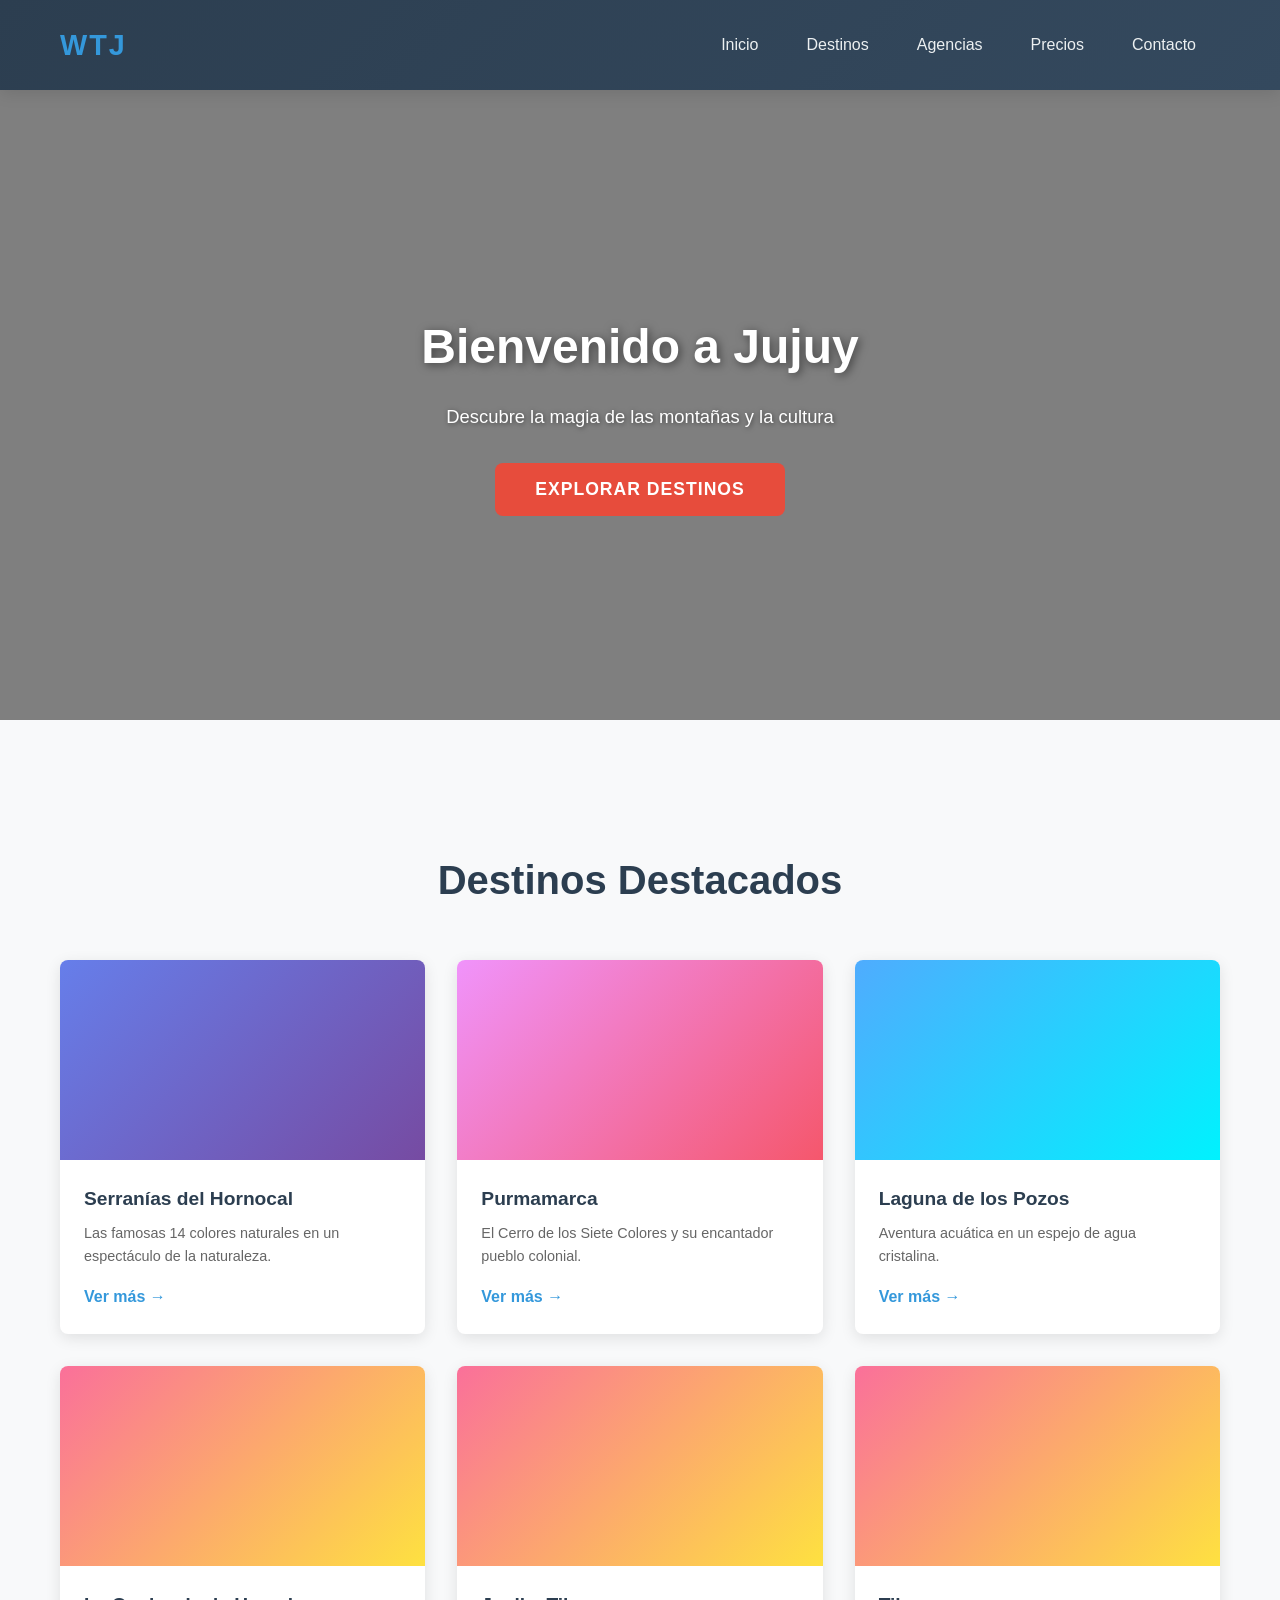
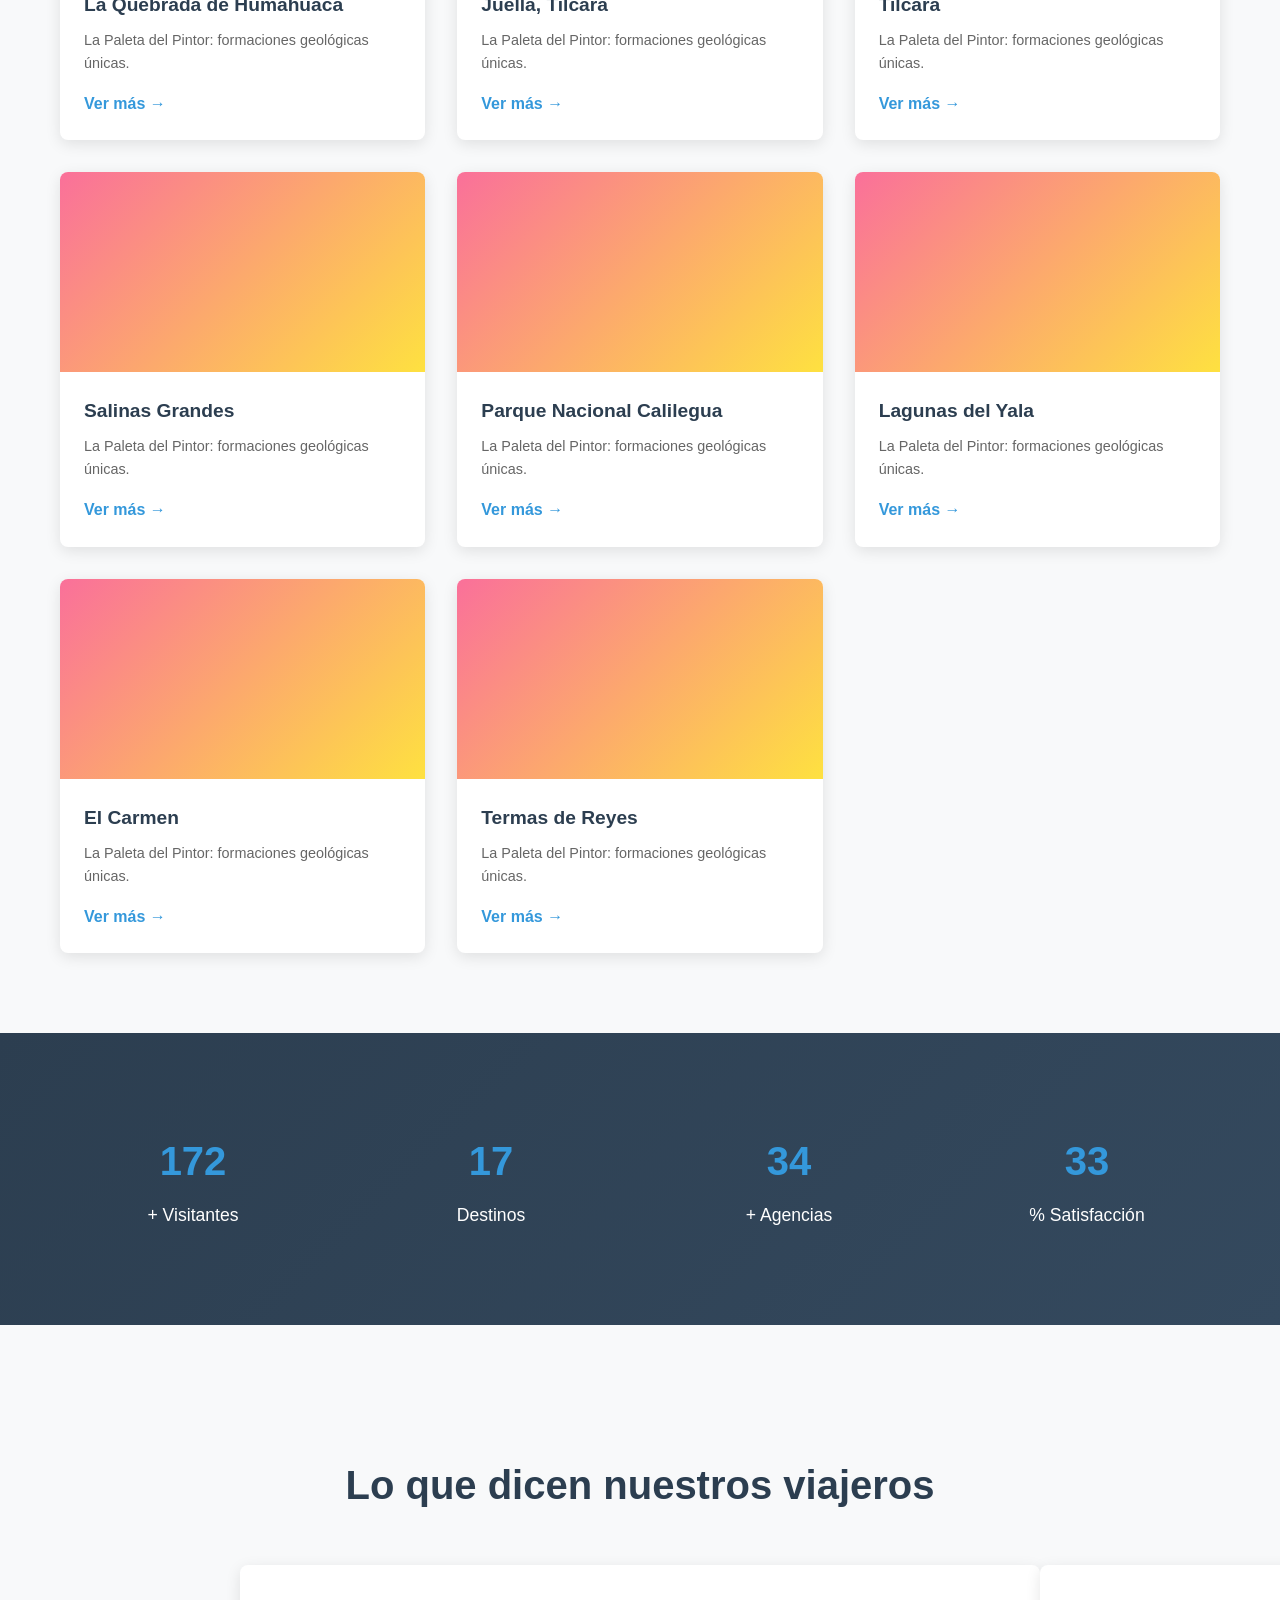
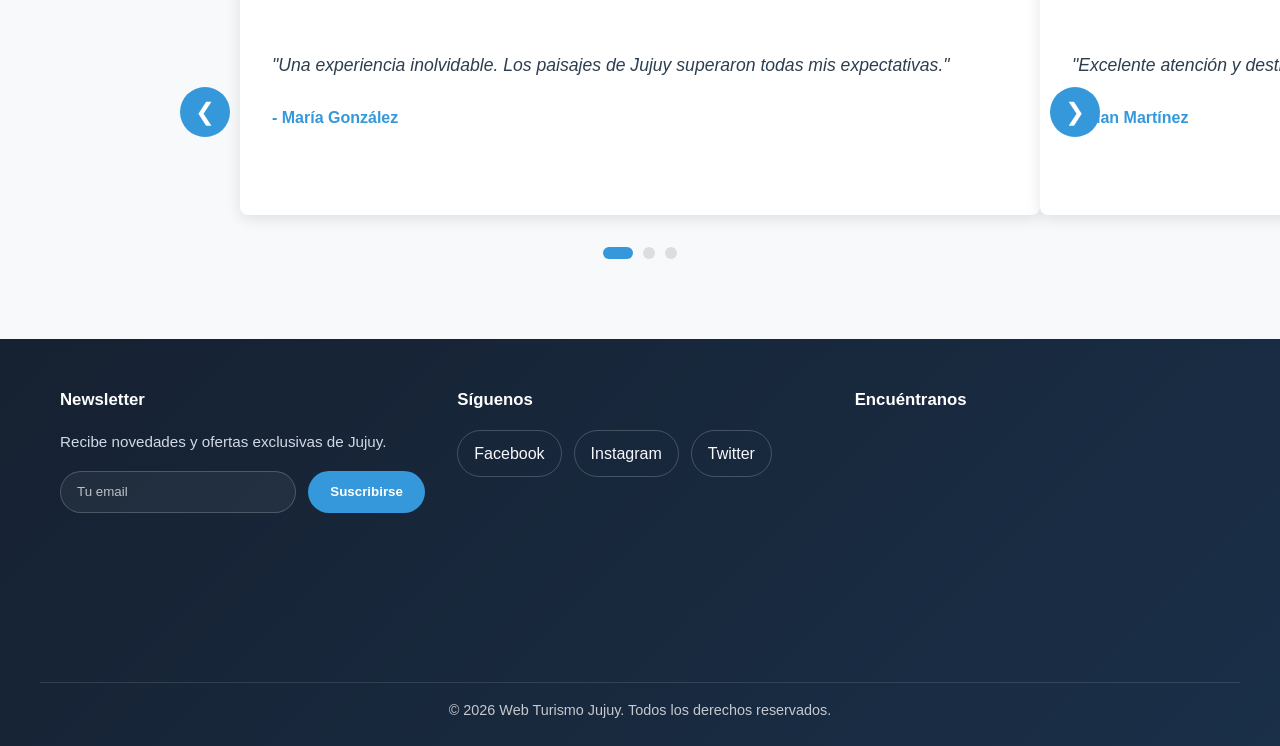
==== commit 6d9eda64: "Se unificaron archivos css y js" ====
--- a/index.html
+++ b/index.html
@@ -4,7 +4,7 @@
     <meta charset="UTF-8">
     <meta name="viewport" content="width=device-width, initial-scale=1.0">
     <title>Inicio - WTJ | Web Turismo Jujuy</title>
-    <link rel="stylesheet" href="css/style-new.css">
+    <link rel="stylesheet" href="css/style.css">
 </head>
 <body>
     <!-- Header con Mega-Menú -->
--- a/css/style.css
+++ b/css/style.css
@@ -0,0 +1,1373 @@
+/* ============================================
+   WTJ - ESTILOS CONSOLIDADOS Y OPTIMIZADOS
+   Web Turismo Jujuy - Sin duplicaciones
+   ============================================ */
+
+/* ============================================
+   1. RESET Y ESTILOS GLOBALES
+   ============================================ */
+
+* {
+    margin: 0;
+    padding: 0;
+    box-sizing: border-box;
+}
+
+:root {
+    --primary-color: #2c3e50;
+    --secondary-color: #e74c3c;
+    --accent-color: #3498db;
+    --text-dark: #2c3e50;
+    --text-light: #ecf0f1;
+    --border-radius: 8px;
+    --transition: all 0.3s ease;
+}
+
+html {
+    scroll-behavior: smooth;
+}
+
+body {
+    font-family: 'Segoe UI', Tahoma, Geneva, Verdana, sans-serif;
+    color: var(--text-dark);
+    line-height: 1.6;
+    overflow-x: hidden;
+}
+
+.container {
+    max-width: 1200px;
+    margin: 0 auto;
+    padding: 0 20px;
+}
+
+/* ============================================
+   2. PÁGINAS - ESTILOS COMUNES
+   ============================================ */
+
+h2 {
+    font-size: 2.5rem;
+    text-align: center;
+    margin: 3rem 0;
+    color: var(--primary-color);
+    font-weight: bold;
+}
+
+h3 {
+    font-size: 1.5rem;
+    color: var(--primary-color);
+}
+
+main {
+    min-height: 70vh;
+}
+
+.page-section {
+    padding: 4rem 0;
+}
+
+/* ============================================
+   3. HEADER Y NAVEGACIÓN
+   ============================================ */
+
+.header {
+    background: linear-gradient(135deg, var(--primary-color) 0%, #34495e 100%);
+    padding: 1rem 0;
+    position: sticky;
+    top: 0;
+    z-index: 1000;
+    box-shadow: 0 4px 15px rgba(0, 0, 0, 0.1);
+}
+
+.navbar {
+    display: flex;
+    justify-content: space-between;
+    align-items: center;
+}
+
+.logo {
+    font-size: 1.8rem;
+    font-weight: bold;
+    color: var(--accent-color);
+    text-transform: uppercase;
+    letter-spacing: 2px;
+}
+
+.nav-menu {
+    flex: 1;
+}
+
+.menu-items {
+    display: flex;
+    list-style: none;
+    gap: 0;
+    justify-content: flex-end;
+}
+
+.menu-item {
+    position: relative;
+}
+
+.menu-link {
+    display: block;
+    padding: 1rem 1.5rem;
+    color: var(--text-light);
+    text-decoration: none;
+    transition: var(--transition);
+    font-weight: 500;
+}
+
+.menu-link:hover {
+    background-color: rgba(52, 152, 219, 0.1);
+    color: var(--accent-color);
+}
+
+/* MEGA-MENÚ */
+.mega-menu {
+    position: absolute;
+    top: 100%;
+    left: 0;
+    background: white;
+    min-width: 350px;
+    box-shadow: 0 8px 30px rgba(0, 0, 0, 0.2);
+    opacity: 0;
+    visibility: hidden;
+    transform: translateY(-10px);
+    transition: var(--transition);
+    border-radius: var(--border-radius);
+    overflow: hidden;
+}
+
+.menu-item:hover .mega-menu {
+    opacity: 1;
+    visibility: visible;
+    transform: translateY(0);
+}
+
+.mega-menu-content {
+    display: grid;
+    grid-template-columns: repeat(auto-fit, minmax(150px, 1fr));
+    padding: 2rem;
+}
+
+.mega-column h4 {
+    margin-bottom: 1rem;
+    color: var(--primary-color);
+    font-size: 1rem;
+    text-transform: uppercase;
+    font-weight: 600;
+}
+
+.mega-column ul {
+    list-style: none;
+}
+
+.mega-column ul li {
+    margin-bottom: 0.5rem;
+}
+
+.mega-column ul li a {
+    color: var(--text-dark);
+    text-decoration: none;
+    transition: var(--transition);
+    font-size: 0.9rem;
+}
+
+.mega-column ul li a:hover {
+    color: var(--secondary-color);
+    padding-left: 5px;
+}
+
+/* ============================================
+   4. HERO SECTION
+   ============================================ */
+
+.hero {
+    position: relative;
+    min-height: 70vh;
+    padding: 5rem 0 4rem;
+    overflow: hidden;
+    display: flex;
+    align-items: center;
+    justify-content: center;
+}
+
+.hero-video {
+    position: absolute;
+    top: 50%;
+    left: 50%;
+    min-width: 100%;
+    min-height: 100%;
+    width: auto;
+    height: auto;
+    transform: translate(-50%, -50%);
+    z-index: -2;
+}
+
+.hero-overlay {
+    position: absolute;
+    top: 0;
+    left: 0;
+    width: 100%;
+    height: 100%;
+    background: rgba(0, 0, 0, 0.5);
+    z-index: -1;
+}
+
+.hero-content {
+    text-align: center;
+    color: white;
+    z-index: 1;
+    max-width: 900px;
+    padding: 0 1rem;
+}
+
+.hero-title {
+    font-size: 3rem;
+    font-weight: bold;
+    margin-bottom: 1rem;
+    text-shadow: 2px 2px 10px rgba(0, 0, 0, 0.5);
+}
+
+.hero-subtitle {
+    font-size: 1.15rem;
+    margin-bottom: 2rem;
+    text-shadow: 1px 1px 5px rgba(0, 0, 0, 0.5);
+}
+
+/* Animaciones del Hero */
+@keyframes slideInDown {
+    from {
+        opacity: 0;
+        transform: translateY(-50px);
+    }
+    to {
+        opacity: 1;
+        transform: translateY(0);
+    }
+}
+
+@keyframes slideInUp {
+    from {
+        opacity: 0;
+        transform: translateY(50px);
+    }
+    to {
+        opacity: 1;
+        transform: translateY(0);
+    }
+}
+
+.animate-title {
+    animation: slideInDown 1s ease-out;
+}
+
+.animate-subtitle {
+    animation: slideInUp 1s ease-out 0.3s both;
+}
+
+.cta-button {
+    padding: 1rem 2.5rem;
+    font-size: 1.1rem;
+    background: var(--secondary-color);
+    color: white;
+    border: none;
+    border-radius: var(--border-radius);
+    cursor: pointer;
+    transition: var(--transition);
+    font-weight: bold;
+    text-transform: uppercase;
+    letter-spacing: 1px;
+    animation: slideInUp 1s ease-out 0.6s both;
+}
+
+.cta-button:hover {
+    background: #c0392b;
+    transform: translateY(-3px);
+    box-shadow: 0 10px 30px rgba(231, 76, 60, 0.3);
+}
+
+/* ============================================
+   5. DESTINOS DESTACADOS
+   ============================================ */
+
+.destinos {
+    padding: 5rem 0;
+    background: #f8f9fa;
+}
+
+.cards-grid {
+    display: grid;
+    grid-template-columns: repeat(auto-fit, minmax(280px, 1fr));
+    gap: 2rem;
+}
+
+.card {
+    background: white;
+    border-radius: var(--border-radius);
+    overflow: hidden;
+    box-shadow: 0 4px 15px rgba(0, 0, 0, 0.1);
+    transition: var(--transition);
+    transform: translateY(0);
+}
+
+.card:hover {
+    transform: translateY(-10px);
+    box-shadow: 0 12px 30px rgba(0, 0, 0, 0.2);
+}
+
+.card-image {
+    width: 100%;
+    height: 200px;
+    background: linear-gradient(135deg, #667eea 0%, #764ba2 100%);
+    transition: transform 0.4s ease;
+}
+
+.card:hover .card-image {
+    transform: scale(1.05);
+}
+
+.card-content {
+    padding: 1.5rem;
+}
+
+.card-content h3 {
+    margin-bottom: 0.5rem;
+    color: var(--primary-color);
+    font-size: 1.2rem;
+}
+
+.card-content p {
+    color: #666;
+    font-size: 0.9rem;
+    margin-bottom: 1rem;
+}
+
+.card-link {
+    display: inline-block;
+    color: var(--accent-color);
+    text-decoration: none;
+    font-weight: bold;
+    transition: var(--transition);
+}
+
+.card-link:hover {
+    color: var(--secondary-color);
+    transform: translateX(5px);
+}
+
+/* ============================================
+   6. GALERÍA Y FILTROS
+   ============================================ */
+
+.filter-container {
+    text-align: center;
+    margin-bottom: 40px;
+}
+
+input[type="radio"] {
+    display: none;
+}
+
+.filter-labels {
+    display: flex;
+    justify-content: center;
+    gap: 10px;
+    flex-wrap: wrap;
+    margin-bottom: 50px;
+}
+
+.filter-labels label {
+    padding: 10px 20px;
+    background: white;
+    border: 2px solid var(--primary-color);
+    border-radius: 25px;
+    cursor: pointer;
+    transition: all 0.3s;
+    font-weight: bold;
+}
+
+#all:checked ~ .filter-labels label[for="all"],
+#cultural:checked ~ .filter-labels label[for="cultural"],
+#nature:checked ~ .filter-labels label[for="nature"] {
+    background: var(--primary-color);
+    color: white;
+}
+
+#cultural:checked ~ .gallery .card:not(.cat-cultural),
+#nature:checked ~ .gallery .card:not(.cat-nature) {
+    display: none;
+}
+
+.gallery {
+    display: grid;
+    grid-template-columns: repeat(auto-fill, minmax(280px, 1fr));
+    grid-auto-rows: 20px;
+    gap: 20px;
+    max-width: 1200px;
+    margin: 0 auto 50px auto;
+}
+
+.gallery .card {
+    position: relative;
+    background: #fff;
+    border-radius: 15px;
+    overflow: hidden;
+    box-shadow: 0 4px 15px rgba(0,0,0,0.1);
+}
+
+.height-sm { grid-row: span 12; }
+.height-md { grid-row: span 18; }
+.height-lg { grid-row: span 25; }
+
+.gallery .card img {
+    width: 100%;
+    height: 100%;
+    object-fit: cover;
+    transition: transform 0.5s ease;
+}
+
+.overlay {
+    position: absolute;
+    inset: 0;
+    background: rgba(0, 0, 0, 0.6);
+    display: flex;
+    flex-direction: column;
+    justify-content: center;
+    align-items: center;
+    color: white;
+    opacity: 0;
+    transition: opacity 0.3s ease;
+    padding: 20px;
+    text-align: center;
+}
+
+.gallery .card:hover img { 
+    transform: scale(1.1); 
+}
+
+.gallery .card:hover .overlay { 
+    opacity: 1; 
+}
+
+/* ============================================
+   7. CONTADORES ANIMADOS
+   ============================================ */
+
+.counter-section {
+    background: linear-gradient(135deg, var(--primary-color) 0%, #34495e 100%);
+    color: white;
+    padding: 4rem 0;
+}
+
+.counters {
+    display: grid;
+    grid-template-columns: repeat(auto-fit, minmax(200px, 1fr));
+    gap: 2rem;
+    text-align: center;
+}
+
+.counter-item {
+    padding: 2rem;
+}
+
+.counter-number {
+    font-size: 2.5rem;
+    font-weight: bold;
+    color: var(--accent-color);
+}
+
+.counter-item p {
+    margin-top: 0.5rem;
+    font-size: 1.1rem;
+}
+
+@keyframes countUp {
+    from {
+        opacity: 0;
+    }
+    to {
+        opacity: 1;
+    }
+}
+
+.counter-number.animated {
+    animation: countUp 0.5s ease-out;
+}
+
+/* ============================================
+   8. TESTIMONIOS - CARRUSEL
+   ============================================ */
+
+.testimonios {
+    background: #f8f9fa;
+    padding: 5rem 0;
+}
+
+.carousel-container {
+    position: relative;
+    max-width: 800px;
+    margin: 0 auto;
+}
+
+.carousel {
+    display: flex;
+    transition: transform 0.6s ease;
+}
+
+.carousel-item {
+    min-width: 100%;
+    flex-shrink: 0;
+}
+
+.testimonial-card {
+    background: white;
+    padding: 2rem;
+    border-radius: var(--border-radius);
+    box-shadow: 0 4px 15px rgba(0, 0, 0, 0.1);
+    min-height: 250px;
+    display: flex;
+    flex-direction: column;
+    justify-content: center;
+}
+
+.testimonial-text {
+    font-size: 1.1rem;
+    font-style: italic;
+    margin-bottom: 1.5rem;
+    color: var(--text-dark);
+    line-height: 1.8;
+}
+
+.testimonial-author {
+    font-weight: bold;
+    color: var(--accent-color);
+    font-size: 1rem;
+}
+
+.carousel-btn {
+    position: absolute;
+    top: 50%;
+    transform: translateY(-50%);
+    background: var(--accent-color);
+    color: white;
+    border: none;
+    width: 50px;
+    height: 50px;
+    border-radius: 50%;
+    cursor: pointer;
+    font-size: 1.5rem;
+    transition: var(--transition);
+    z-index: 10;
+}
+
+.carousel-btn:hover {
+    background: var(--secondary-color);
+    transform: translateY(-50%) scale(1.1);
+}
+
+.prev {
+    left: -60px;
+}
+
+.next {
+    right: -60px;
+}
+
+.carousel-dots {
+    display: flex;
+    justify-content: center;
+    gap: 10px;
+    margin-top: 2rem;
+}
+
+.dot {
+    width: 12px;
+    height: 12px;
+    border-radius: 50%;
+    background: #ddd;
+    cursor: pointer;
+    transition: var(--transition);
+}
+
+.dot.active {
+    background: var(--accent-color);
+    width: 30px;
+    border-radius: 6px;
+}
+
+/* ============================================
+   9. TABLAS RESPONSIVAS
+   ============================================ */
+
+.table-container {
+    max-width: 1000px;
+    margin: 0 auto 50px;
+    overflow-x: auto;
+    background: white;
+    padding: 20px;
+    border-radius: 15px;
+    box-shadow: 0 4px 15px rgba(0,0,0,0.05);
+}
+
+table {
+    width: 100%;
+    border-collapse: collapse;
+    background: white;
+}
+
+thead {
+    background: linear-gradient(135deg, var(--primary-color) 0%, #34495e 100%);
+    color: white;
+}
+
+th {
+    padding: 1rem;
+    text-align: left;
+    font-weight: bold;
+}
+
+td {
+    padding: 1rem;
+    border-bottom: 1px solid #eee;
+}
+
+tr:hover {
+    background: #f8f9fa;
+}
+
+@media (max-width: 600px) {
+    table, thead, tbody, th, td, tr {
+        display: block;
+    }
+
+    thead tr {
+        position: absolute;
+        top: -9999px;
+        left: -9999px;
+    }
+
+    tr {
+        margin-bottom: 15px;
+        border: 1px solid #eee;
+        border-radius: 8px;
+    }
+
+    td {
+        border: none;
+        position: relative;
+        padding-left: 50%;
+        text-align: right;
+    }
+
+    td:before {
+        content: attr(data-label);
+        position: absolute;
+        left: 15px;
+        width: 45%;
+        text-align: left;
+        font-weight: bold;
+        color: var(--primary-color);
+    }
+}
+
+/* ============================================
+   10. FORMULARIO DE CONTACTO
+   ============================================ */
+
+.contacto {
+    min-height: 80vh;
+    background: #f8f9fa;
+}
+
+.contact-form {
+    max-width: 650px;
+    margin: 0 auto;
+    background: white;
+    padding: 2rem;
+    border-radius: 15px;
+    box-shadow: 0 8px 30px rgba(0, 0, 0, 0.1);
+    position: relative;
+    overflow: hidden;
+}
+
+.form-group {
+    margin-bottom: 1.5rem;
+    position: relative;
+    z-index: 1;
+}
+
+.form-group label {
+    display: block;
+    margin-bottom: 0.5rem;
+    font-weight: bold;
+    color: var(--primary-color);
+}
+
+.form-group input,
+.form-group textarea {
+    width: 100%;
+    padding: 0.8rem 1rem;
+    border: 2px solid #ddd;
+    border-radius: 8px;
+    font-family: inherit;
+    transition: var(--transition);
+    font-size: 1rem;
+}
+
+.form-group input:focus,
+.form-group textarea:focus {
+    outline: none;
+    border-color: var(--accent-color);
+    box-shadow: 0 0 0 3px rgba(52, 152, 219, 0.1);
+}
+
+.form-group textarea {
+    resize: vertical;
+    min-height: 120px;
+}
+
+.contact-form .cta-button {
+    width: 100%;
+    margin-top: 1rem;
+    animation: none;
+}
+
+/* Spinner para formulario */
+.form-spinner {
+    position: fixed;
+    top: 0;
+    left: 0;
+    width: 100%;
+    height: 100%;
+    background: rgba(0, 0, 0, 0.7);
+    display: none;
+    justify-content: center;
+    align-items: center;
+    z-index: 9999;
+}
+
+.spinner {
+    width: 50px;
+    height: 50px;
+    border: 5px solid rgba(255, 255, 255, 0.3);
+    border-top: 5px solid white;
+    border-radius: 50%;
+    animation: spin 1s linear infinite;
+}
+
+@keyframes spin {
+    0% { transform: rotate(0deg); }
+    100% { transform: rotate(360deg); }
+}
+
+/* Modal de confirmación */
+.modal-confirm {
+    position: fixed;
+    top: 0;
+    left: 0;
+    width: 100%;
+    height: 100%;
+    background: rgba(0, 0, 0, 0.7);
+    display: none;
+    justify-content: center;
+    align-items: center;
+    z-index: 9998;
+}
+
+.modal-content {
+    background: white;
+    padding: 2rem;
+    border-radius: 15px;
+    text-align: center;
+    max-width: 400px;
+    animation: slideInScale 0.4s ease;
+    box-shadow: 0 10px 40px rgba(0, 0, 0, 0.3);
+}
+
+.modal-content h3 {
+    color: var(--secondary-color);
+    margin-bottom: 1rem;
+    font-size: 1.5rem;
+}
+
+@keyframes slideInScale {
+    from {
+        opacity: 0;
+        transform: scale(0.8);
+    }
+    to {
+        opacity: 1;
+        transform: scale(1);
+    }
+}
+
+@keyframes starfield {
+    0% {
+        box-shadow:
+            50px 50px 0 0 #ffc107,
+            100px 100px 0 0 #3498db,
+            150px 75px 0 0 #e74c3c,
+            200px 150px 0 0 #2ecc71,
+            75px 200px 0 0 #f39c12;
+        opacity: 1;
+    }
+    100% {
+        box-shadow:
+            50px 50px 0 100px #ffc107,
+            100px 100px 0 100px #3498db,
+            150px 75px 0 100px #e74c3c,
+            200px 150px 0 100px #2ecc71,
+            75px 200px 0 100px #f39c12;
+        opacity: 0;
+    }
+}
+
+/* ============================================
+   11. AGENCIAS - CARD FLIP 3D
+   ============================================ */
+
+.agencias-section {
+    background: linear-gradient(135deg, #f5f7fa 0%, #c3cfe2 100%);
+    padding: 5rem 2rem;
+}
+
+.agencias-grid {
+    display: grid;
+    grid-template-columns: repeat(auto-fit, minmax(320px, 1fr));
+    gap: 2.5rem;
+    perspective: 1200px;
+}
+
+.agencia-card {
+    height: 420px;
+    cursor: pointer;
+    position: relative;
+}
+
+.card-inner {
+    position: relative;
+    width: 100%;
+    height: 100%;
+    transition: transform 0.8s cubic-bezier(0.68, -0.55, 0.265, 1.55);
+    transform-style: preserve-3d;
+}
+
+.agencia-card:hover .card-inner {
+    transform: rotateY(180deg);
+}
+
+.card-front,
+.card-back {
+    position: absolute;
+    width: 100%;
+    height: 100%;
+    backface-visibility: hidden;
+    border-radius: 15px;
+    box-shadow: 0 8px 30px rgba(0, 0, 0, 0.15);
+    display: flex;
+    flex-direction: column;
+}
+
+.card-front {
+    background: white;
+    z-index: 2;
+    padding: 1.5rem;
+    justify-content: space-between;
+    overflow: hidden;
+}
+
+.agencia-image {
+    width: 100%;
+    height: 180px;
+    border-radius: 10px;
+    overflow: hidden;
+    margin-bottom: 1rem;
+}
+
+.agencia-image img {
+    width: 100%;
+    height: 100%;
+    object-fit: cover;
+    transition: transform 0.4s ease;
+}
+
+.card-front:hover .agencia-image img {
+    transform: scale(1.08);
+}
+
+.agencia-info h3 {
+    font-size: 1.25rem;
+    margin-bottom: 0.5rem;
+    color: var(--primary-color);
+}
+
+.agencia-info p {
+    font-size: 0.9rem;
+    color: #666;
+    margin-bottom: 1rem;
+}
+
+/* Sistema de estrellas */
+.rating {
+    display: flex;
+    flex-direction: row-reverse;
+    justify-content: flex-end;
+    gap: 0.3rem;
+}
+
+.rating input {
+    display: none;
+}
+
+.rating label {
+    cursor: pointer;
+    font-size: 1.8rem;
+    color: #ddd;
+    transition: all 0.2s ease;
+    text-shadow: 0 2px 4px rgba(0, 0, 0, 0.1);
+}
+
+.rating label:hover,
+.rating label:hover ~ label,
+.rating input:checked ~ label {
+    color: #ffc107;
+    text-shadow: 0 2px 8px rgba(255, 193, 7, 0.5);
+    transform: scale(1.15);
+}
+
+.card-back {
+    background: linear-gradient(135deg, var(--primary-color) 0%, #34495e 100%);
+    color: white;
+    z-index: 1;
+    transform: rotateY(180deg);
+    padding: 1.2rem 1rem;
+    justify-content: space-between;
+    overflow-y: auto;
+    gap: 0.5rem;
+}
+
+.card-back h3 {
+    font-size: 1.1rem;
+    color: var(--accent-color);
+    margin: 0 0 0.4rem 0;
+}
+
+.card-back p {
+    font-size: 0.8rem;
+    line-height: 1.4;
+    color: rgba(255, 255, 255, 0.9);
+    margin: 0 0 0.6rem 0;
+}
+
+.agencia-details {
+    font-size: 0.75rem;
+    background: rgba(255, 255, 255, 0.1);
+    padding: 0.6rem;
+    border-radius: 6px;
+    margin: 0.4rem 0;
+    border-left: 3px solid var(--accent-color);
+    flex-shrink: 0;
+}
+
+.agencia-details p {
+    margin: 0.3rem 0;
+    color: rgba(255, 255, 255, 0.95);
+}
+
+.agencia-details strong {
+    color: var(--accent-color);
+}
+
+.rating-back {
+    display: flex;
+    align-items: center;
+    justify-content: center;
+    gap: 0.6rem;
+    margin: 0.4rem 0;
+    padding: 0.6rem;
+    background: rgba(255, 193, 7, 0.15);
+    border-radius: 6px;
+    animation: ratingPulse 2s ease-in-out infinite;
+    flex-shrink: 0;
+}
+
+.rating-stars {
+    display: flex;
+    gap: 0.1rem;
+    font-size: 1.2rem;
+}
+
+.rating-stars span {
+    color: #ffc107;
+    text-shadow: 0 2px 8px rgba(255, 193, 7, 0.5);
+    animation: starBounce 1s ease-in-out infinite;
+}
+
+.rating-stars span:nth-child(1) { animation-delay: 0s; }
+.rating-stars span:nth-child(2) { animation-delay: 0.15s; }
+.rating-stars span:nth-child(3) { animation-delay: 0.3s; }
+.rating-stars span:nth-child(4) { animation-delay: 0.45s; }
+.rating-stars span:nth-child(5) { animation-delay: 0.6s; }
+
+@keyframes starBounce {
+    0%, 100% {
+        transform: translateY(0) scale(1);
+    }
+    50% {
+        transform: translateY(-8px) scale(1.1);
+    }
+}
+
+@keyframes ratingPulse {
+    0%, 100% {
+        box-shadow: inset 0 0 0 0 rgba(255, 193, 7, 0.4);
+    }
+    50% {
+        box-shadow: inset 0 0 0 4px rgba(255, 193, 7, 0.1);
+    }
+}
+
+.satisfaction {
+    font-size: 1.1rem;
+    font-weight: bold;
+    color: #ffc107;
+    text-align: center;
+    animation: satisfactionGrow 1.5s ease-out infinite;
+}
+
+@keyframes satisfactionGrow {
+    0% {
+        transform: scale(0.8);
+        opacity: 0.6;
+    }
+    50% {
+        transform: scale(1.05);
+    }
+    100% {
+        transform: scale(1);
+        opacity: 1;
+    }
+}
+
+.contact-btn {
+    display: inline-block;
+    background: var(--accent-color);
+    color: white;
+    padding: 0.6rem 1.2rem;
+    border-radius: 6px;
+    text-decoration: none;
+    font-weight: bold;
+    font-size: 0.85rem;
+    transition: all 0.3s ease;
+    border: 2px solid var(--accent-color);
+    align-self: flex-start;
+    margin-top: auto;
+    flex-shrink: 0;
+}
+
+.contact-btn:hover {
+    background: transparent;
+    color: var(--accent-color);
+    transform: translateX(5px);
+    box-shadow: 0 5px 15px rgba(52, 152, 219, 0.3);
+}
+
+/* ============================================
+   12. FOOTER
+   ============================================ */
+
+.footer {
+    background: linear-gradient(135deg, #162131 0%, #1a2f48 100%);
+    color: #f7f9fc;
+    padding: 3rem 0 1.5rem;
+}
+
+.footer-grid {
+    display: grid;
+    grid-template-columns: repeat(auto-fit, minmax(240px, 1fr));
+    gap: 2rem;
+    align-items: start;
+    margin-bottom: 1.5rem;
+}
+
+.footer-section h4 {
+    margin-bottom: 1rem;
+    font-size: 1.05rem;
+    color: #ffffff;
+}
+
+.footer-section p {
+    margin-bottom: 1rem;
+    color: #d1d9e6;
+    font-size: 0.95rem;
+}
+
+.footer-form {
+    display: flex;
+    flex-wrap: wrap;
+    gap: 0.75rem;
+}
+
+.footer-form input {
+    flex: 1 1 180px;
+    padding: 0.8rem 1rem;
+    border-radius: 999px;
+    border: 1px solid rgba(255, 255, 255, 0.2);
+    background: rgba(255, 255, 255, 0.05);
+    color: #fff;
+    transition: var(--transition);
+}
+
+.footer-form input::placeholder {
+    color: rgba(255, 255, 255, 0.7);
+}
+
+.footer-form input:focus {
+    background: rgba(255, 255, 255, 0.1);
+    border-color: var(--accent-color);
+}
+
+.footer-form button {
+    padding: 0.8rem 1.4rem;
+    border: none;
+    border-radius: 999px;
+    background: var(--accent-color);
+    color: #fff;
+    cursor: pointer;
+    transition: var(--transition);
+    font-weight: bold;
+}
+
+.footer-form button:hover {
+    background: #1d85dd;
+    transform: scale(1.05);
+}
+
+.social-links {
+    display: flex;
+    flex-wrap: wrap;
+    gap: 0.75rem;
+}
+
+.social-links a {
+    color: #f7f9fc;
+    text-decoration: none;
+    border: 1px solid rgba(255, 255, 255, 0.2);
+    padding: 0.6rem 1rem;
+    border-radius: 999px;
+    transition: var(--transition);
+}
+
+.social-links a:hover {
+    background: rgba(255, 255, 255, 0.08);
+    border-color: var(--accent-color);
+    color: var(--accent-color);
+}
+
+.map-section iframe {
+    width: 100%;
+    border: none;
+    min-height: 220px;
+    border-radius: 15px;
+}
+
+.footer-bottom {
+    border-top: 1px solid rgba(255, 255, 255, 0.12);
+    padding-top: 1rem;
+    text-align: center;
+}
+
+.footer-bottom p {
+    margin: 0;
+    color: rgba(255, 255, 255, 0.75);
+    font-size: 0.9rem;
+}
+
+.footer-nav {
+    display: flex;
+    gap: 2rem;
+    flex-wrap: wrap;
+}
+
+.footer-nav a {
+    color: #f7f9fc;
+    text-decoration: none;
+    transition: var(--transition);
+    font-size: 0.9rem;
+}
+
+.footer-nav a:hover {
+    color: var(--accent-color);
+}
+
+/* ============================================
+   13. RESPONSIVE - TABLET (768px)
+   ============================================ */
+
+@media (max-width: 768px) {
+    h2 {
+        font-size: 2rem;
+        margin: 2rem 0;
+    }
+
+    .hero-title {
+        font-size: 2rem;
+    }
+
+    .hero-subtitle {
+        font-size: 1rem;
+    }
+
+    .cta-button {
+        padding: 0.8rem 2rem;
+        font-size: 0.95rem;
+    }
+
+    .cards-grid {
+        grid-template-columns: repeat(auto-fit, minmax(200px, 1fr));
+        gap: 1.5rem;
+    }
+
+    .counters {
+        grid-template-columns: repeat(2, 1fr);
+    }
+
+    .carousel-btn {
+        width: 40px;
+        height: 40px;
+        font-size: 1.2rem;
+    }
+
+    .prev {
+        left: -50px;
+    }
+
+    .next {
+        right: -50px;
+    }
+
+    .agencias-grid {
+        grid-template-columns: repeat(auto-fit, minmax(280px, 1fr));
+        gap: 1.5rem;
+    }
+
+    .agencia-card {
+        height: 380px;
+    }
+
+    .card-front,
+    .card-back {
+        padding: 1.25rem;
+    }
+
+    .card-inner {
+        transition: transform 0.6s ease;
+    }
+}
+
+/* ============================================
+   14. RESPONSIVE - MOBILE (480px)
+   ============================================ */
+
+@media (max-width: 480px) {
+    h2 {
+        font-size: 1.6rem;
+        margin: 1.5rem 0;
+    }
+
+    .hero-title {
+        font-size: 1.5rem;
+    }
+
+    .hero-subtitle {
+        font-size: 0.9rem;
+    }
+
+    .container {
+        padding: 0 15px;
+    }
+
+    .menu-link {
+        padding: 0.8rem 1rem;
+        font-size: 0.9rem;
+    }
+
+    .cards-grid {
+        grid-template-columns: 1fr;
+        gap: 1rem;
+    }
+
+    .counters {
+        grid-template-columns: 1fr;
+        gap: 1.5rem;
+    }
+
+    .contact-form {
+        padding: 1.5rem;
+        max-width: 100%;
+    }
+
+    .form-group input,
+    .form-group textarea {
+        padding: 0.6rem 0.8rem;
+        font-size: 16px;
+    }
+
+    .carousel-btn {
+        width: 35px;
+        height: 35px;
+        font-size: 1rem;
+    }
+
+    .prev {
+        left: -40px;
+    }
+
+    .next {
+        right: -40px;
+    }
+
+    .agencias-grid {
+        grid-template-columns: 1fr;
+        gap: 1rem;
+    }
+
+    .agencia-card {
+        height: 400px;
+    }
+
+    .rating label {
+        font-size: 1.5rem;
+    }
+
+    .card-back h3 {
+        font-size: 1.1rem;
+    }
+
+    .agencia-details {
+        padding: 0.5rem;
+        font-size: 0.7rem;
+    }
+
+    .satisfaction {
+        font-size: 1.2rem;
+    }
+
+    .contact-btn {
+        padding: 0.5rem 1rem;
+        font-size: 0.8rem;
+    }
+
+    .footer-grid {
+        grid-template-columns: 1fr;
+        gap: 1.5rem;
+    }
+
+    .footer-form {
+        flex-direction: column;
+    }
+
+    .footer-form input {
+        flex: 1;
+    }
+}
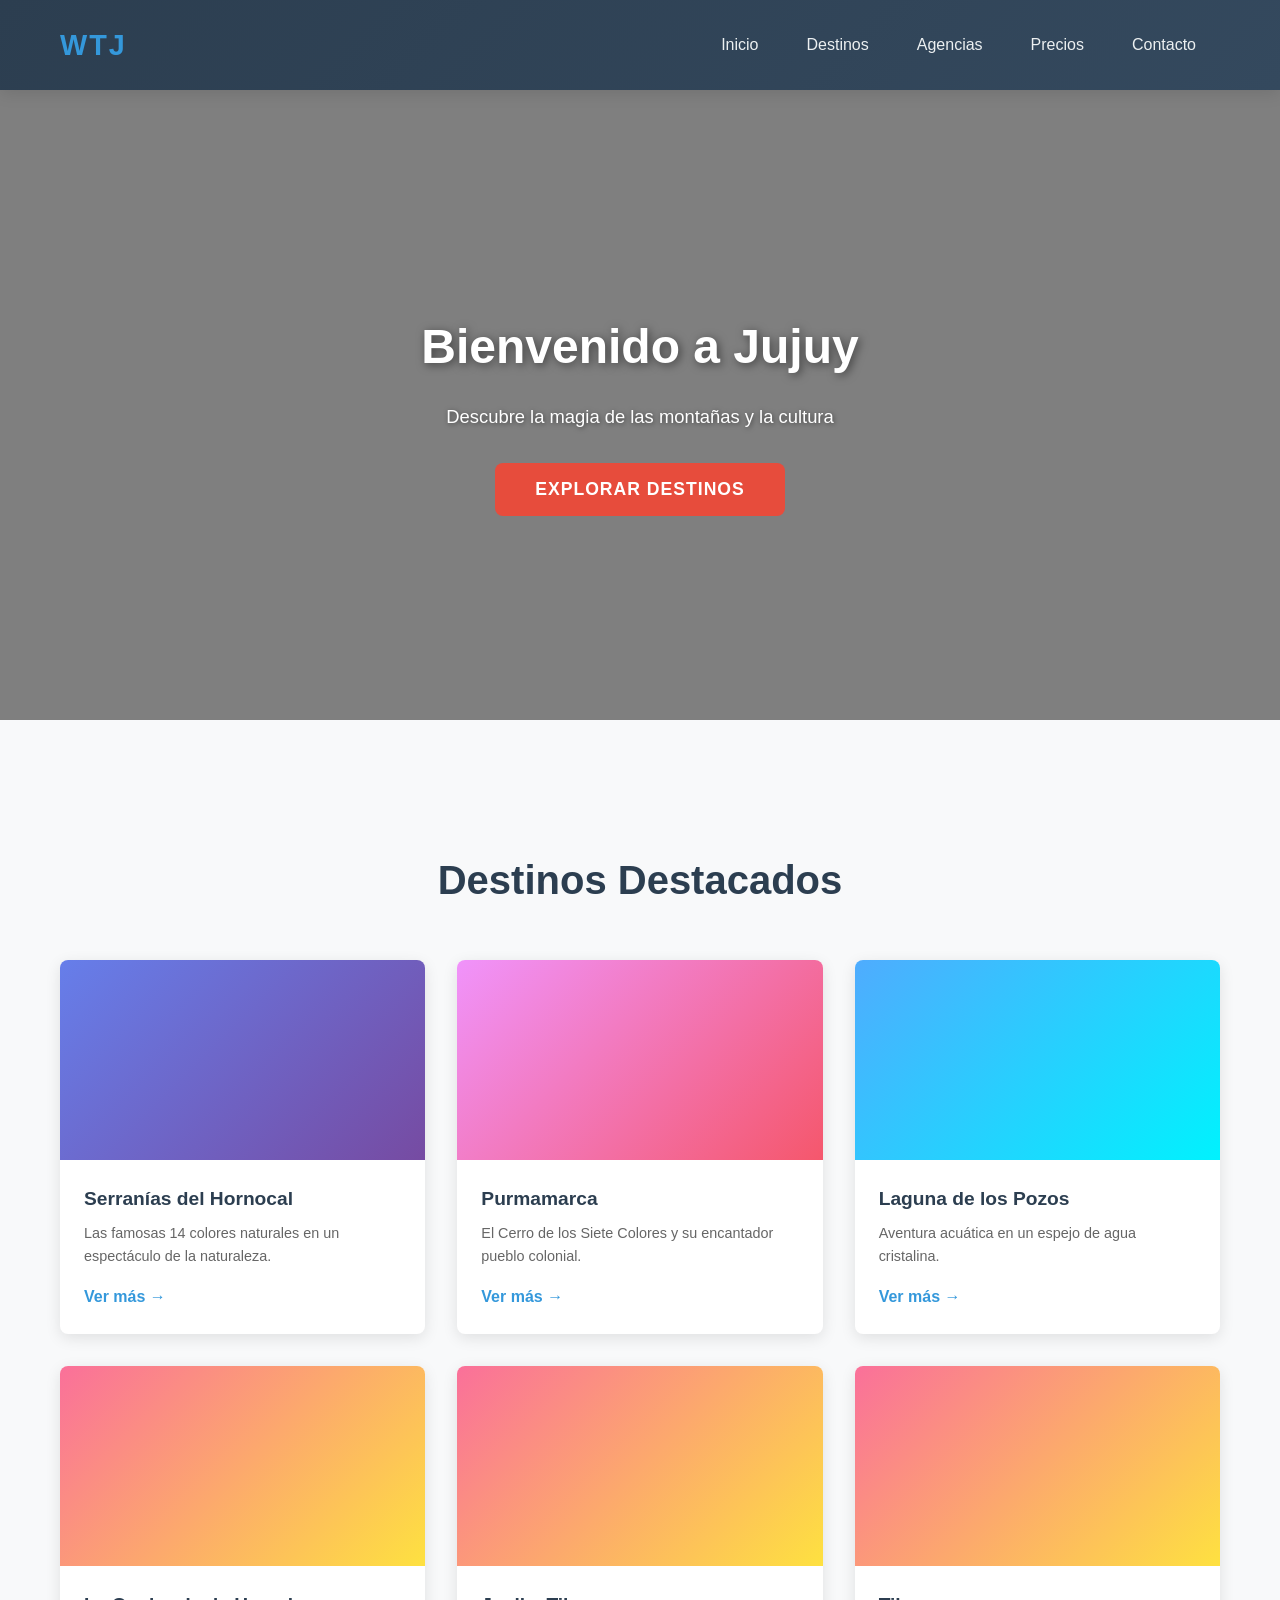
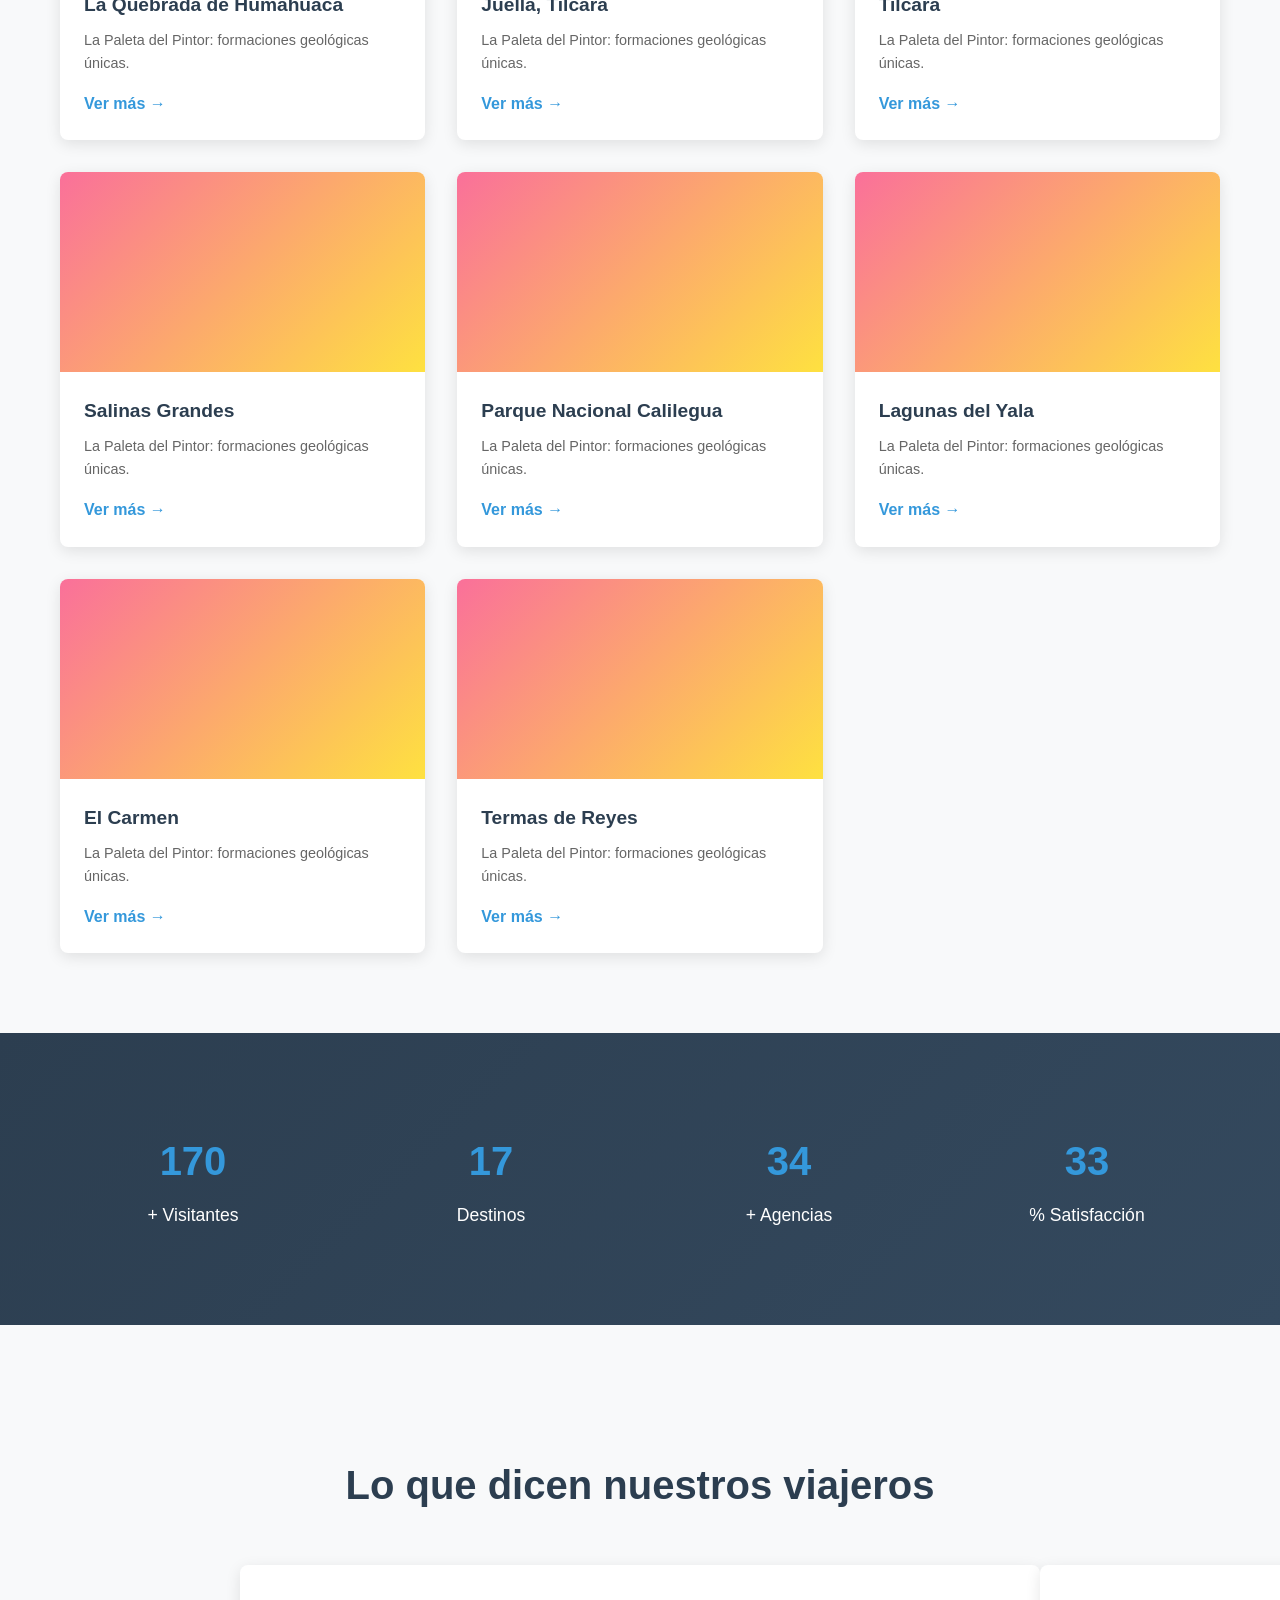
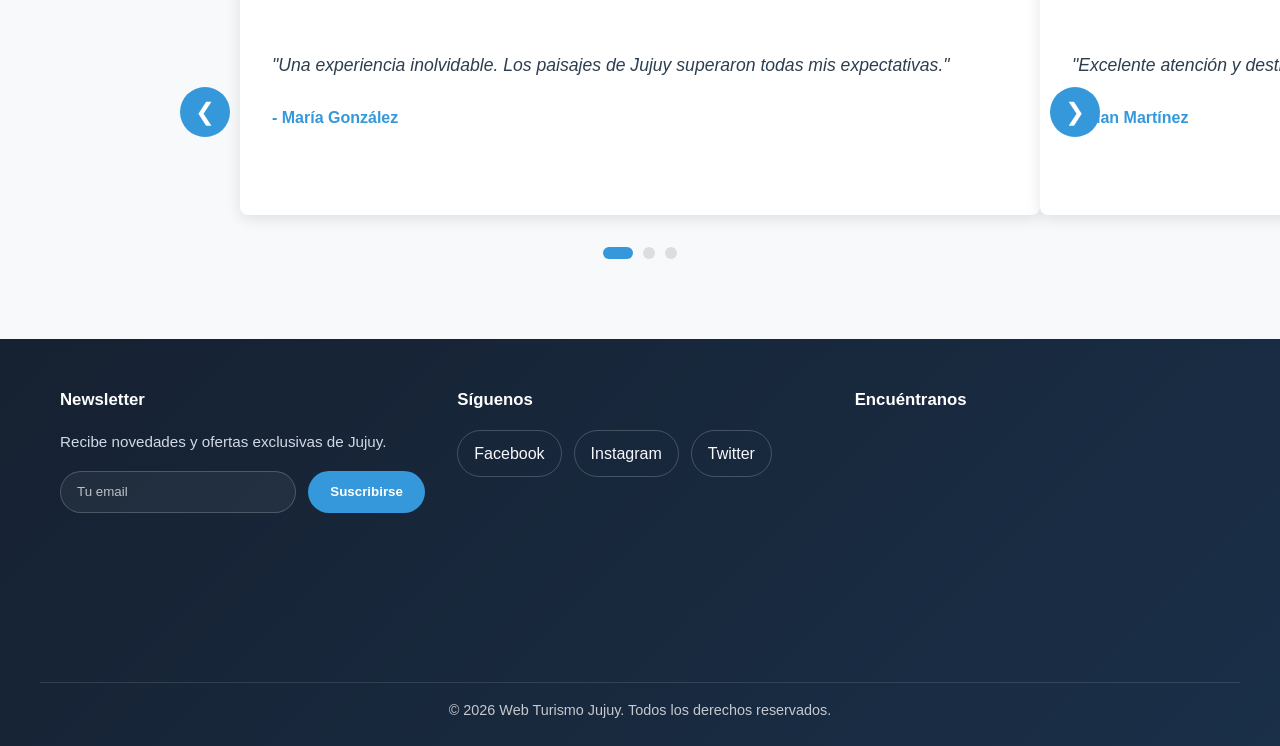
==== commit 781525b2: "Pagina precios finalizada" ====
--- a/index.html
+++ b/index.html
@@ -62,7 +62,7 @@
                             </div>
                         </li>
                         <li class="menu-item">
-                            <a href="destinos.html#precios" class="menu-link">Precios</a>
+                            <a href="precios.html" class="menu-link">Precios</a>
                             <div class="mega-menu">
                                 <div class="mega-menu-content">
                                     <div class="mega-column">
--- a/css/style.css
+++ b/css/style.css
@@ -1201,6 +1201,202 @@
 }
 
 /* ============================================
+   12. TABLA DE PRECIOS CON TOOLTIPS
+   ============================================ */
+
+.prices-table {
+    width: 100%;
+    border-collapse: collapse;
+    background: white;
+}
+
+.prices-table thead {
+    background: linear-gradient(135deg, var(--primary-color) 0%, #34495e 100%);
+    color: white;
+}
+
+.prices-table th {
+    padding: 1.2rem;
+    text-align: left;
+    font-weight: 600;
+    font-size: 1rem;
+    text-transform: uppercase;
+    letter-spacing: 0.5px;
+}
+
+.prices-table td {
+    padding: 1.2rem;
+    border-bottom: 1px solid #eee;
+    vertical-align: middle;
+}
+
+/* Efecto hover en filas */
+.price-row {
+    transition: all 0.3s ease;
+}
+
+.price-row:hover {
+    background: linear-gradient(90deg, rgba(52, 152, 219, 0.05) 0%, rgba(52, 152, 219, 0.02) 100%);
+    box-shadow: inset 4px 0 0 var(--accent-color);
+    transform: scale(1.01);
+}
+
+.price-row.premium:hover {
+    background: linear-gradient(90deg, rgba(231, 76, 60, 0.08) 0%, rgba(231, 76, 60, 0.03) 100%);
+    box-shadow: inset 4px 0 0 var(--secondary-color);
+}
+
+.destination-name {
+    font-weight: 500;
+    color: var(--primary-color);
+}
+
+/* Tooltips con CSS */
+.price-value {
+    position: relative;
+    cursor: help;
+    border-bottom: 2px dotted var(--accent-color);
+    padding: 0.2rem 0.4rem;
+    transition: all 0.3s ease;
+    font-weight: 600;
+    color: var(--secondary-color);
+}
+
+.price-value:hover {
+    background: rgba(52, 152, 219, 0.1);
+    border-bottom-color: var(--secondary-color);
+}
+
+/* Tooltip popup */
+.price-value::after {
+    content: attr(data-tooltip);
+    position: absolute;
+    bottom: 100%;
+    left: 50%;
+    transform: translateX(-50%);
+    background: var(--primary-color);
+    color: white;
+    padding: 0.8rem 1rem;
+    border-radius: 6px;
+    white-space: nowrap;
+    font-size: 0.85rem;
+    font-weight: normal;
+    opacity: 0;
+    visibility: hidden;
+    pointer-events: none;
+    transition: all 0.3s ease;
+    line-height: 1.4;
+    z-index: 1000;
+    margin-bottom: 10px;
+    box-shadow: 0 4px 15px rgba(0, 0, 0, 0.2);
+    max-width: 280px;
+    white-space: normal;
+    text-align: center;
+}
+
+.price-value::before {
+    content: '';
+    position: absolute;
+    bottom: 100%;
+    left: 50%;
+    transform: translateX(-50%);
+    border: 6px solid transparent;
+    border-top-color: var(--primary-color);
+    opacity: 0;
+    visibility: hidden;
+    transition: all 0.3s ease;
+    margin-bottom: 4px;
+    z-index: 1001;
+}
+
+.price-value:hover::after,
+.price-value:hover::before {
+    opacity: 1;
+    visibility: visible;
+    bottom: calc(100% + 10px);
+}
+
+.price-value.featured {
+    color: var(--secondary-color);
+    font-size: 1.15rem;
+    animation: priceHighlight 2s ease-in-out infinite;
+}
+
+@keyframes priceHighlight {
+    0%, 100% {
+        text-shadow: 0 0 0 rgba(231, 76, 60, 0);
+    }
+    50% {
+        text-shadow: 0 0 8px rgba(231, 76, 60, 0.5);
+    }
+}
+
+/* Badges de categoría */
+.category-badge {
+    display: inline-block;
+    padding: 0.4rem 0.8rem;
+    border-radius: 20px;
+    font-size: 0.8rem;
+    font-weight: 600;
+    text-transform: uppercase;
+    letter-spacing: 0.5px;
+    transition: all 0.3s ease;
+}
+
+.category-badge.popular {
+    background: linear-gradient(135deg, #667eea 0%, #764ba2 100%);
+    color: white;
+}
+
+.category-badge.naturaleza {
+    background: linear-gradient(135deg, #84fab0 0%, #8fd3f4 100%);
+    color: white;
+}
+
+.category-badge.cultural {
+    background: linear-gradient(135deg, #fa709a 0%, #fee140 100%);
+    color: white;
+}
+
+.category-badge.premium {
+    background: linear-gradient(135deg, #f093fb 0%, #f5576c 100%);
+    color: white;
+    box-shadow: 0 4px 15px rgba(245, 87, 108, 0.3);
+}
+
+.price-row:hover .category-badge {
+    transform: scale(1.1);
+    box-shadow: 0 6px 20px rgba(0, 0, 0, 0.15);
+}
+
+/* Tarjetas de información */
+.info-card {
+    background: white;
+    padding: 1.5rem;
+    border-radius: 10px;
+    box-shadow: 0 2px 10px rgba(0, 0, 0, 0.05);
+    transition: all 0.3s ease;
+    border-left: 4px solid var(--accent-color);
+}
+
+.info-card:hover {
+    transform: translateY(-5px);
+    box-shadow: 0 8px 25px rgba(0, 0, 0, 0.1);
+    border-left-color: var(--secondary-color);
+}
+
+.info-card h4 {
+    margin-bottom: 0.8rem;
+    font-size: 1.05rem;
+}
+
+.info-card p {
+    color: #666;
+    font-size: 0.95rem;
+    line-height: 1.6;
+}
+
+/* ============================================
    13. RESPONSIVE - TABLET (768px)
    ============================================ */
 
@@ -1370,4 +1566,81 @@
     .footer-form input {
         flex: 1;
     }
-}
+
+    /* Responsive Tabla de Precios */
+    .prices-table {
+        display: block;
+        width: 100%;
+        border: none;
+    }
+
+    .prices-table thead {
+        display: none;
+    }
+
+    .prices-table tbody {
+        display: block;
+        width: 100%;
+    }
+
+    .prices-table tr {
+        display: block;
+        margin-bottom: 1.5rem;
+        border: 1px solid #ddd;
+        border-radius: 8px;
+        overflow: hidden;
+        background: white;
+        box-shadow: 0 2px 8px rgba(0, 0, 0, 0.1);
+    }
+
+    .prices-table td {
+        display: block;
+        width: 100%;
+        padding: 0.8rem;
+        border: none;
+        border-bottom: 1px solid #eee;
+    }
+
+    .prices-table td:last-child {
+        border-bottom: none;
+    }
+
+    .price-row:hover {
+        transform: scale(1);
+        box-shadow: 0 4px 15px rgba(0, 0, 0, 0.15);
+    }
+
+    .destination-name {
+        font-weight: bold;
+        color: var(--primary-color);
+        padding: 0.8rem;
+    }
+
+    .destination-name p {
+        font-size: 0.8rem !important;
+        color: #999 !important;
+    }
+
+    /* Tooltips en mobile - simplificado */
+    .price-value::after,
+    .price-value::before {
+        display: none;
+    }
+
+    .price-value {
+        border-bottom: none;
+        cursor: default;
+        display: block;
+        padding: 0.5rem 0;
+        font-size: 1rem;
+    }
+
+    .category-badge {
+        display: inline-block;
+        margin: 0;
+    }
+
+    .info-card {
+        margin-bottom: 1rem;
+    }
+}
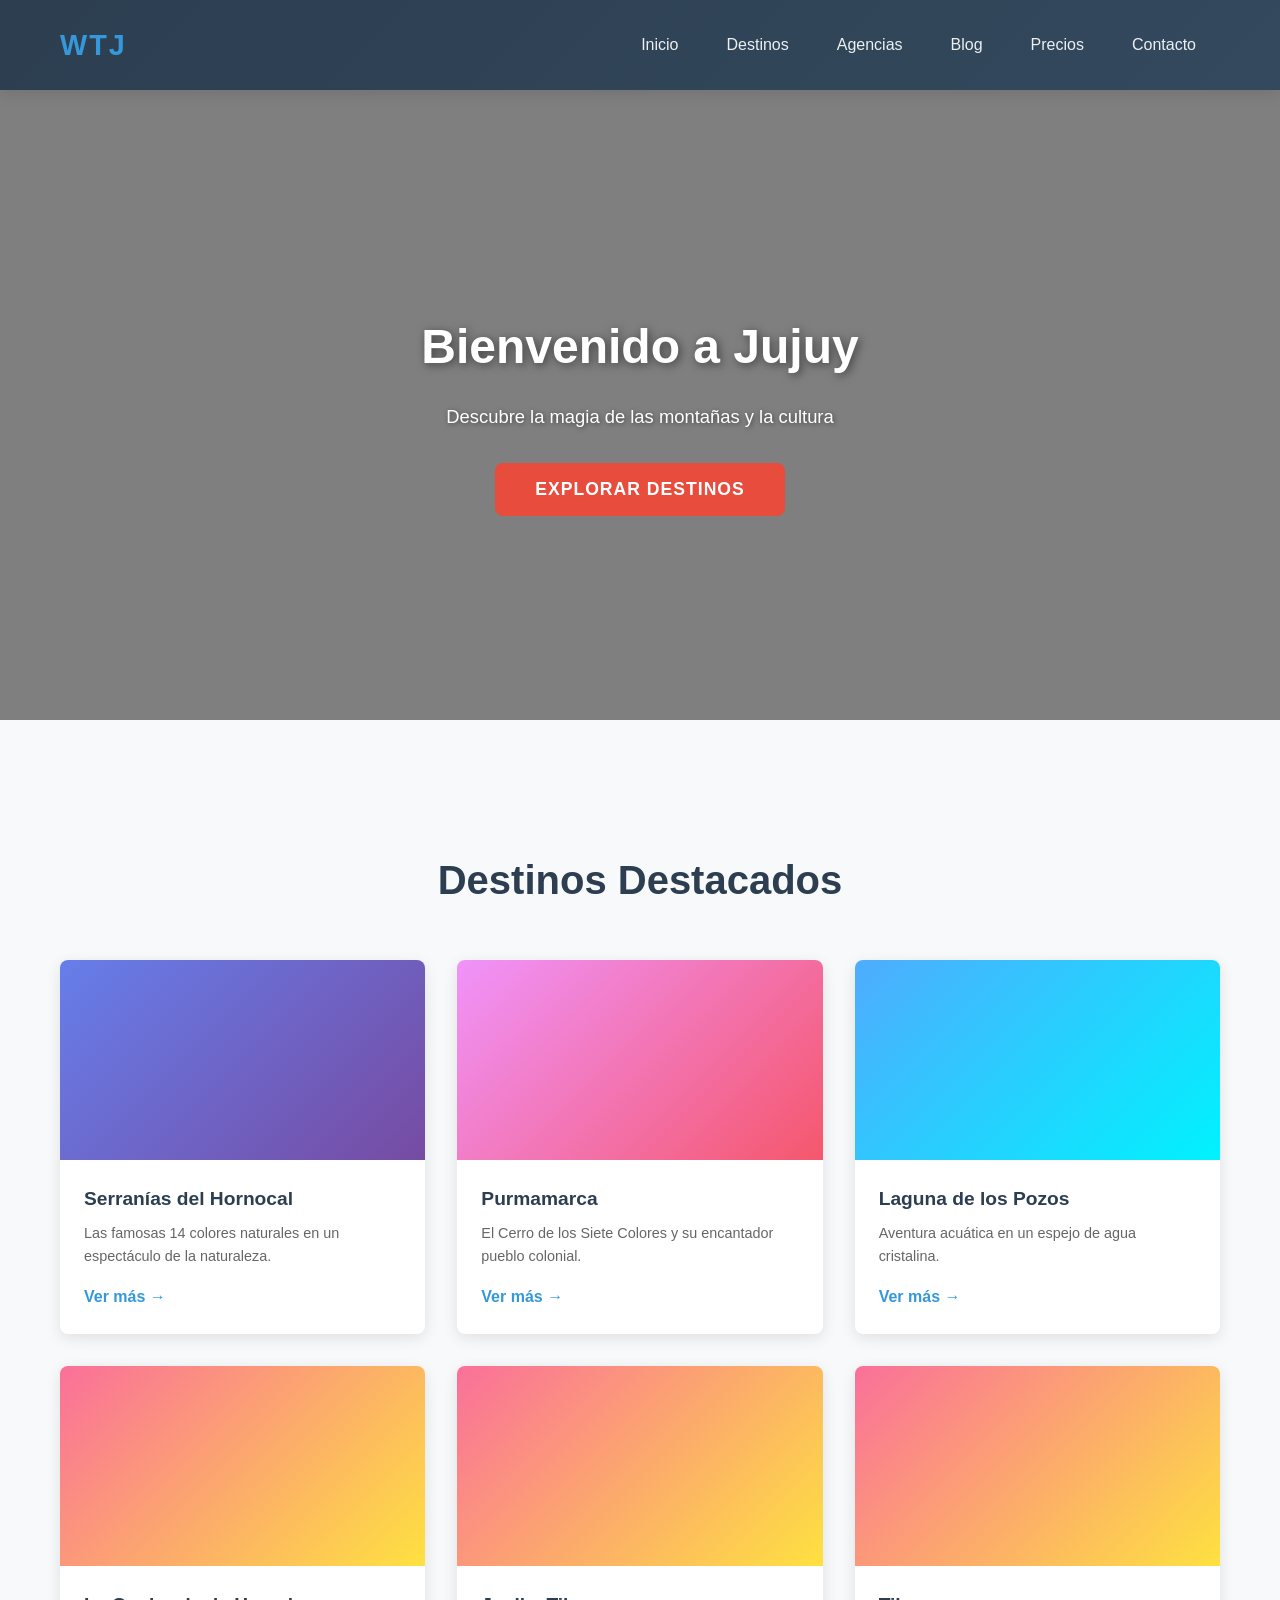
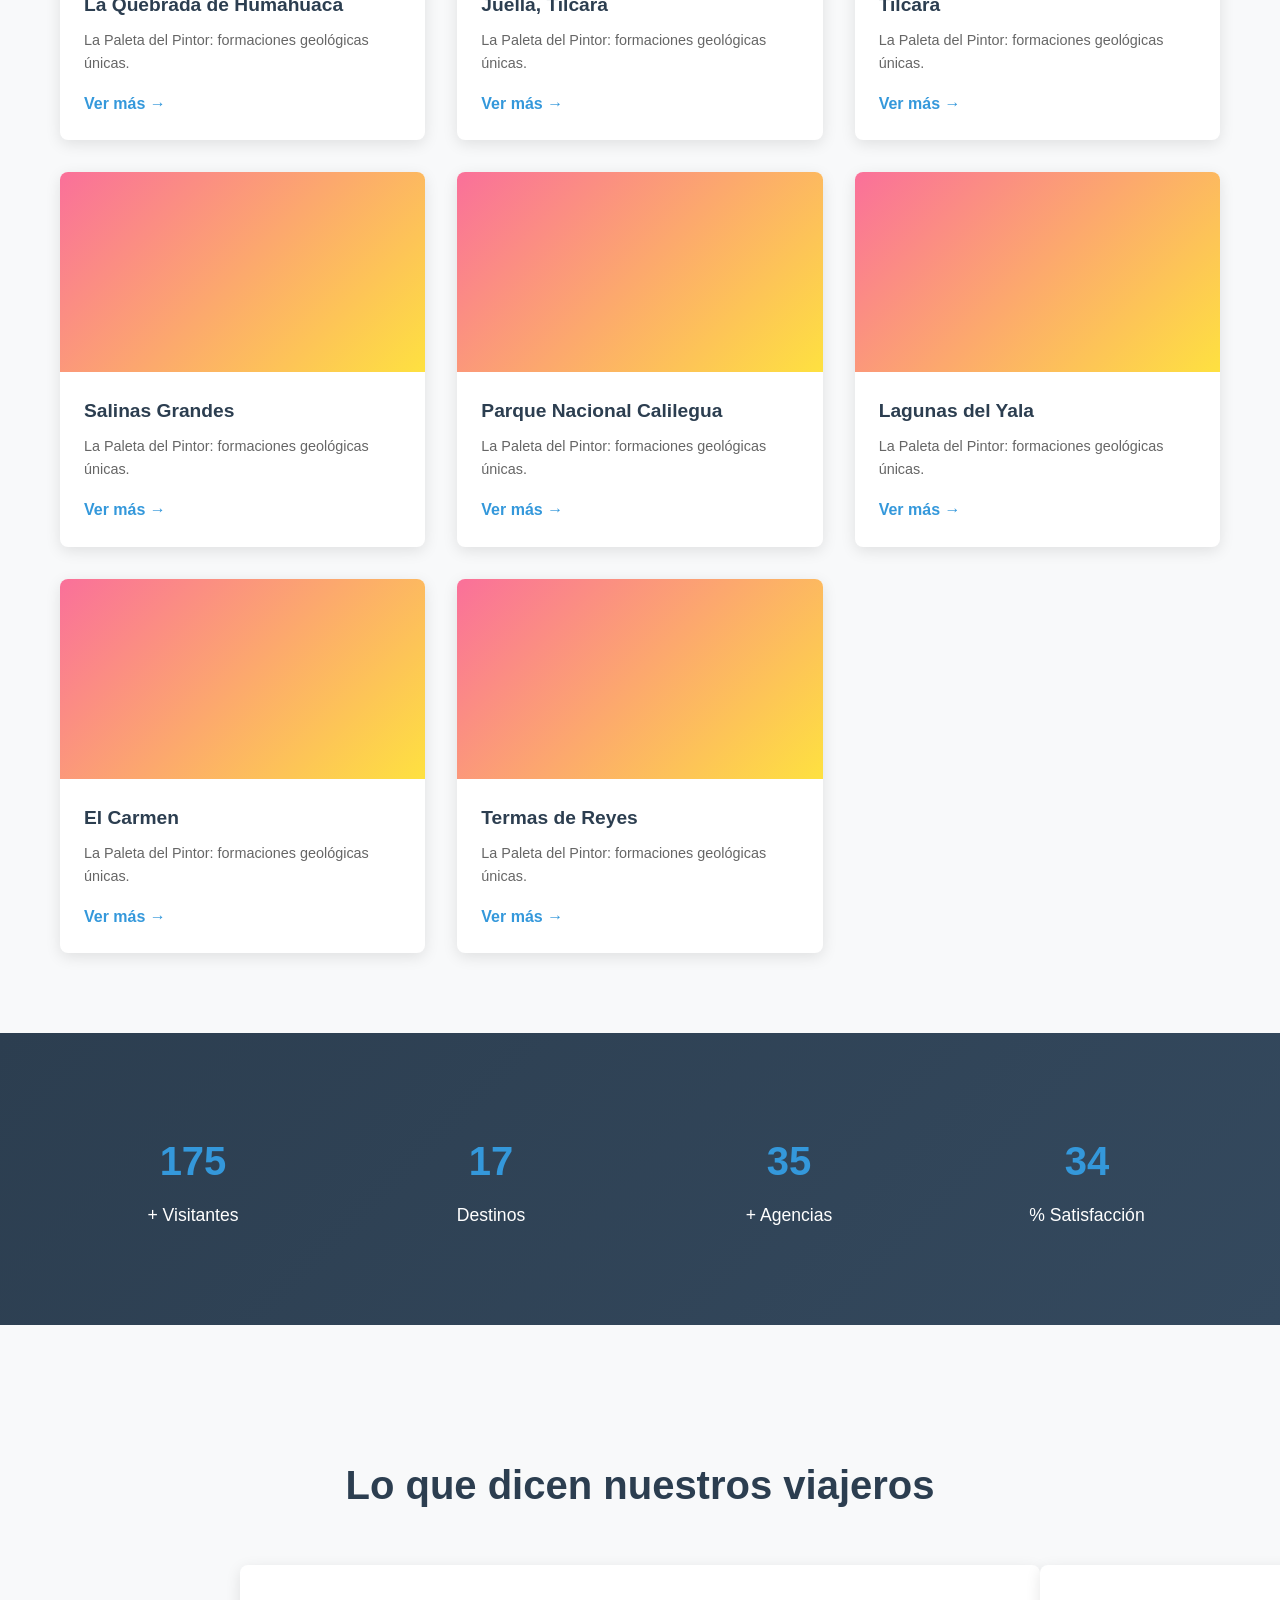
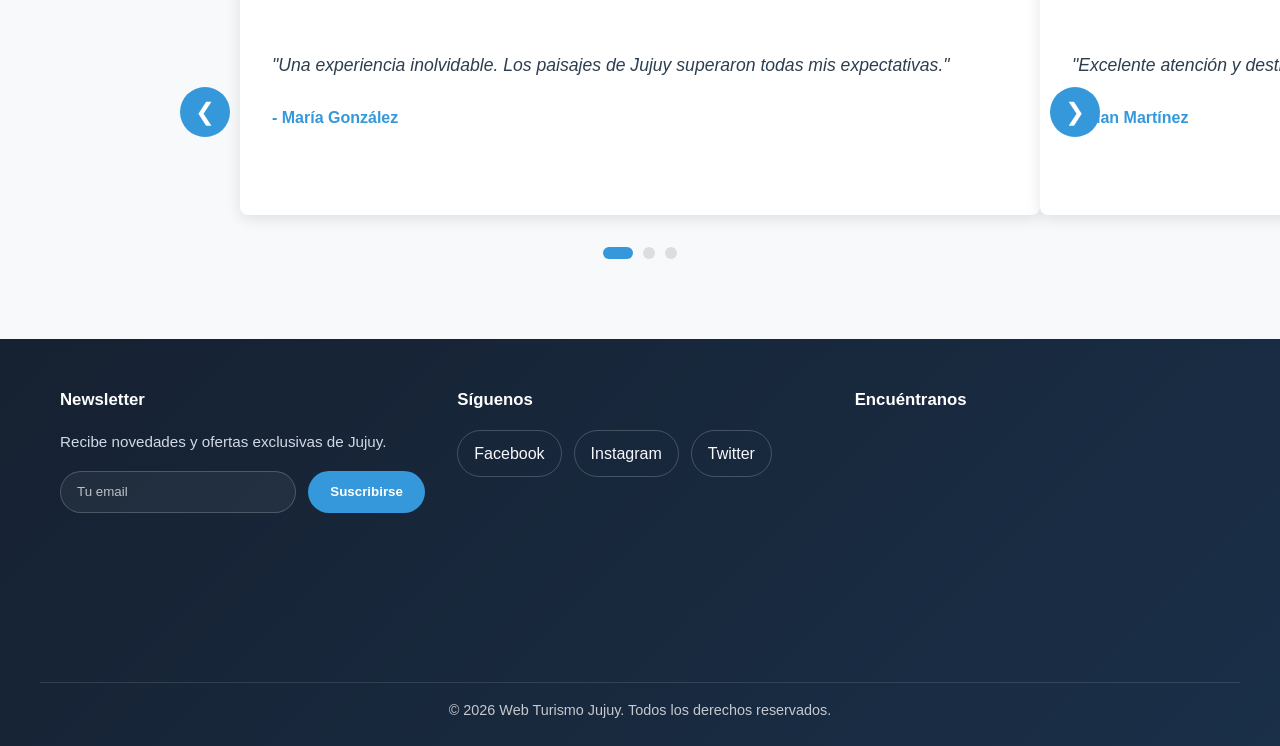
==== commit 8e841b00: "Blog finalizado" ====
--- a/index.html
+++ b/index.html
@@ -61,6 +61,7 @@
                                 </div>
                             </div>
                         </li>
+                        <li class="menu-item"><a href="blog.html" class="menu-link">Blog</a></li>
                         <li class="menu-item">
                             <a href="precios.html" class="menu-link">Precios</a>
                             <div class="mega-menu">
--- a/css/style.css
+++ b/css/style.css
@@ -1462,7 +1462,408 @@
 }
 
 /* ============================================
-   14. RESPONSIVE - MOBILE (480px)
+   13. BLOG DE DESTINOS - ESTILO NEWSPAPER
+   ============================================ */
+
+.blog-section {
+    background: #f8f9fa;
+    padding: 4rem 0;
+}
+
+/* Filtros con Radio buttons (CSS-only filtering) */
+.blog-filters {
+    margin-bottom: 3rem;
+    text-align: center;
+}
+
+.blog-filters input[type="radio"] {
+    display: none;
+}
+
+.filter-buttons {
+    display: flex;
+    justify-content: center;
+    gap: 1rem;
+    flex-wrap: wrap;
+    margin-top: 1.5rem;
+}
+
+.filter-btn {
+    padding: 0.7rem 1.5rem;
+    background: white;
+    border: 2px solid var(--primary-color);
+    border-radius: 25px;
+    cursor: pointer;
+    transition: all 0.3s ease;
+    font-weight: 600;
+    display: inline-block;
+}
+
+.filter-btn:hover {
+    background: var(--primary-color);
+    color: white;
+    transform: translateY(-2px);
+}
+
+/* Mostrar/ocultar artículos según categoría seleccionada */
+#all-cat:checked ~ .blog-grid .blog-article,
+#cat-naturaleza:checked ~ .blog-grid .cat-naturaleza,
+#cat-cultura:checked ~ .blog-grid .cat-cultura,
+#cat-gastronomia:checked ~ .blog-grid .cat-gastronomia,
+#cat-aventura:checked ~ .blog-grid .cat-aventura {
+    display: block;
+}
+
+#cat-naturaleza:checked ~ .blog-grid .blog-article:not(.cat-naturaleza),
+#cat-cultura:checked ~ .blog-grid .blog-article:not(.cat-cultura),
+#cat-gastronomia:checked ~ .blog-grid .blog-article:not(.cat-gastronomia),
+#cat-aventura:checked ~ .blog-grid .blog-article:not(.cat-aventura) {
+    display: none;
+}
+
+#all-cat:checked ~ .filter-buttons label[for="all-cat"],
+#cat-naturaleza:checked ~ .filter-buttons label[for="cat-naturaleza"],
+#cat-cultura:checked ~ .filter-buttons label[for="cat-cultura"],
+#cat-gastronomia:checked ~ .filter-buttons label[for="cat-gastronomia"],
+#cat-aventura:checked ~ .filter-buttons label[for="cat-aventura"] {
+    background: var(--primary-color);
+    color: white;
+}
+
+/* Grid Newspaper */
+.blog-grid {
+    display: grid;
+    grid-template-columns: repeat(auto-fit, minmax(280px, 1fr));
+    gap: 2rem;
+    margin-bottom: 3rem;
+}
+
+.main-article {
+    grid-column: span 2;
+    grid-row: span 2;
+}
+
+.blog-article {
+    background: white;
+    border-radius: 12px;
+    overflow: hidden;
+    box-shadow: 0 4px 15px rgba(0, 0, 0, 0.1);
+    transition: all 0.4s cubic-bezier(0.34, 1.56, 0.64, 1);
+    display: block;
+    animation: articleAppear 0.6s ease-out forwards;
+    opacity: 0;
+}
+
+@keyframes articleAppear {
+    from {
+        opacity: 0;
+        transform: translateY(30px);
+    }
+    to {
+        opacity: 1;
+        transform: translateY(0);
+    }
+}
+
+.blog-article:nth-child(1) { animation-delay: 0.1s; }
+.blog-article:nth-child(2) { animation-delay: 0.2s; }
+.blog-article:nth-child(3) { animation-delay: 0.3s; }
+.blog-article:nth-child(4) { animation-delay: 0.4s; }
+.blog-article:nth-child(5) { animation-delay: 0.5s; }
+.blog-article:nth-child(6) { animation-delay: 0.6s; }
+.blog-article:nth-child(7) { animation-delay: 0.7s; }
+.blog-article:nth-child(8) { animation-delay: 0.8s; }
+
+/* Scroll Reveal simulado con CSS */
+.blog-article {
+    opacity: 0;
+    transform: translateY(50px);
+    transition: all 0.6s cubic-bezier(0.34, 1.56, 0.64, 1);
+}
+
+.blog-article.visible {
+    opacity: 1;
+    transform: translateY(0);
+}
+
+.blog-article:hover {
+    transform: translateY(-10px);
+    box-shadow: 0 12px 35px rgba(0, 0, 0, 0.2);
+}
+
+.article-image {
+    width: 100%;
+    height: 200px;
+    overflow: hidden;
+    position: relative;
+}
+
+.main-article .article-image {
+    height: 300px;
+}
+
+.article-image img {
+    width: 100%;
+    height: 100%;
+    object-fit: cover;
+    transition: transform 0.5s ease;
+}
+
+.blog-article:hover .article-image img {
+    transform: scale(1.08);
+}
+
+.article-content {
+    padding: 1.5rem;
+    display: flex;
+    flex-direction: column;
+}
+
+.article-meta {
+    display: flex;
+    gap: 1rem;
+    font-size: 0.85rem;
+    color: #999;
+    margin-bottom: 0.8rem;
+}
+
+.article-date {
+    color: var(--accent-color);
+    font-weight: 600;
+}
+
+.article-author {
+    color: #666;
+}
+
+.blog-article h3 {
+    font-size: 1.3rem;
+    margin: 0.8rem 0;
+    color: var(--primary-color);
+    line-height: 1.4;
+}
+
+.main-article h3 {
+    font-size: 1.8rem;
+}
+
+.blog-article p {
+    color: #666;
+    font-size: 0.95rem;
+    line-height: 1.6;
+    margin-bottom: 1rem;
+    flex-grow: 1;
+}
+
+/* Tags y categorías */
+.article-tags {
+    display: flex;
+    flex-wrap: wrap;
+    gap: 0.5rem;
+    margin-top: auto;
+}
+
+.tag {
+    display: inline-block;
+    padding: 0.4rem 0.8rem;
+    border-radius: 15px;
+    font-size: 0.75rem;
+    font-weight: 600;
+    text-transform: uppercase;
+    letter-spacing: 0.3px;
+    cursor: pointer;
+    transition: all 0.3s ease;
+}
+
+.tag-naturaleza {
+    background: rgba(132, 250, 176, 0.3);
+    color: #2d8659;
+    border: 1px solid #84fab0;
+}
+
+.tag-cultura {
+    background: rgba(250, 112, 154, 0.3);
+    color: #8b3a3a;
+    border: 1px solid #fa709a;
+}
+
+.tag-gastronomia {
+    background: rgba(255, 154, 86, 0.3);
+    color: #8b5a00;
+    border: 1px solid #ff9a56;
+}
+
+.tag-aventura {
+    background: rgba(79, 172, 254, 0.3);
+    color: #1a4d7a;
+    border: 1px solid #4facfe;
+}
+
+.tag-paisaje,
+.tag-fotografia,
+.tag-historia,
+.tag-tradicion,
+.tag-recetas,
+.tag-bebidas,
+.tag-deportes,
+.tag-rutas,
+.tag-fauna {
+    background: rgba(52, 152, 219, 0.2);
+    color: #2c3e50;
+    border: 1px solid var(--accent-color);
+}
+
+.tag:hover {
+    transform: scale(1.1);
+    box-shadow: 0 4px 12px rgba(0, 0, 0, 0.15);
+}
+
+/* ============================================
+   SECCIÓN DE COMENTARIOS
+   ============================================ */
+
+.comments-section {
+    background: white;
+    padding: 5rem 0;
+}
+
+.comments-container {
+    display: grid;
+    grid-template-columns: repeat(auto-fit, minmax(280px, 1fr));
+    gap: 2rem;
+    margin-top: 2rem;
+}
+
+.comment-item {
+    background: #f8f9fa;
+    padding: 2rem;
+    border-radius: 12px;
+    display: flex;
+    gap: 1.5rem;
+    border-left: 4px solid var(--accent-color);
+    transition: all 0.3s ease;
+}
+
+.comment-item:hover {
+    box-shadow: 0 8px 25px rgba(0, 0, 0, 0.1);
+    transform: translateY(-5px);
+}
+
+/* Avatares creados con CSS */
+.comment-avatar {
+    width: 60px;
+    height: 60px;
+    border-radius: 50%;
+    flex-shrink: 0;
+    position: relative;
+    overflow: hidden;
+    box-shadow: 0 4px 12px rgba(0, 0, 0, 0.1);
+}
+
+/* Avatar 1 - Azul con iniciales */
+.avatar-1 {
+    background: linear-gradient(135deg, #667eea 0%, #764ba2 100%);
+}
+
+.avatar-1::before {
+    content: 'SM';
+    position: absolute;
+    width: 100%;
+    height: 100%;
+    display: flex;
+    align-items: center;
+    justify-content: center;
+    color: white;
+    font-weight: bold;
+    font-size: 1.2rem;
+}
+
+/* Avatar 2 - Rosa */
+.avatar-2 {
+    background: linear-gradient(135deg, #f093fb 0%, #f5576c 100%);
+}
+
+.avatar-2::before {
+    content: 'MG';
+    position: absolute;
+    width: 100%;
+    height: 100%;
+    display: flex;
+    align-items: center;
+    justify-content: center;
+    color: white;
+    font-weight: bold;
+    font-size: 1.2rem;
+}
+
+/* Avatar 3 - Verde */
+.avatar-3 {
+    background: linear-gradient(135deg, #84fab0 0%, #8fd3f4 100%);
+}
+
+.avatar-3::before {
+    content: 'ER';
+    position: absolute;
+    width: 100%;
+    height: 100%;
+    display: flex;
+    align-items: center;
+    justify-content: center;
+    color: #2c3e50;
+    font-weight: bold;
+    font-size: 1.2rem;
+}
+
+/* Avatar 4 - Naranja */
+.avatar-4 {
+    background: linear-gradient(135deg, #ffecd2 0%, #fcb69f 100%);
+}
+
+.avatar-4::before {
+    content: 'DT';
+    position: absolute;
+    width: 100%;
+    height: 100%;
+    display: flex;
+    align-items: center;
+    justify-content: center;
+    color: #6b4423;
+    font-weight: bold;
+    font-size: 1.2rem;
+}
+
+.comment-content {
+    flex: 1;
+}
+
+.comment-author {
+    font-weight: bold;
+    color: var(--primary-color);
+    font-size: 1.05rem;
+    margin-bottom: 0.3rem;
+}
+
+.comment-date {
+    font-size: 0.85rem;
+    color: #999;
+    margin-bottom: 0.8rem;
+}
+
+.comment-item p {
+    color: #666;
+    line-height: 1.6;
+    margin-bottom: 1rem;
+}
+
+.comment-rating {
+    font-size: 1rem;
+    letter-spacing: 0.2rem;
+    color: #ffc107;
+    text-shadow: 0 2px 4px rgba(0, 0, 0, 0.1);
+}
+
+/* ============================================
+   14. RESPONSIVE - TABLET (768px)
    ============================================ */
 
 @media (max-width: 480px) {
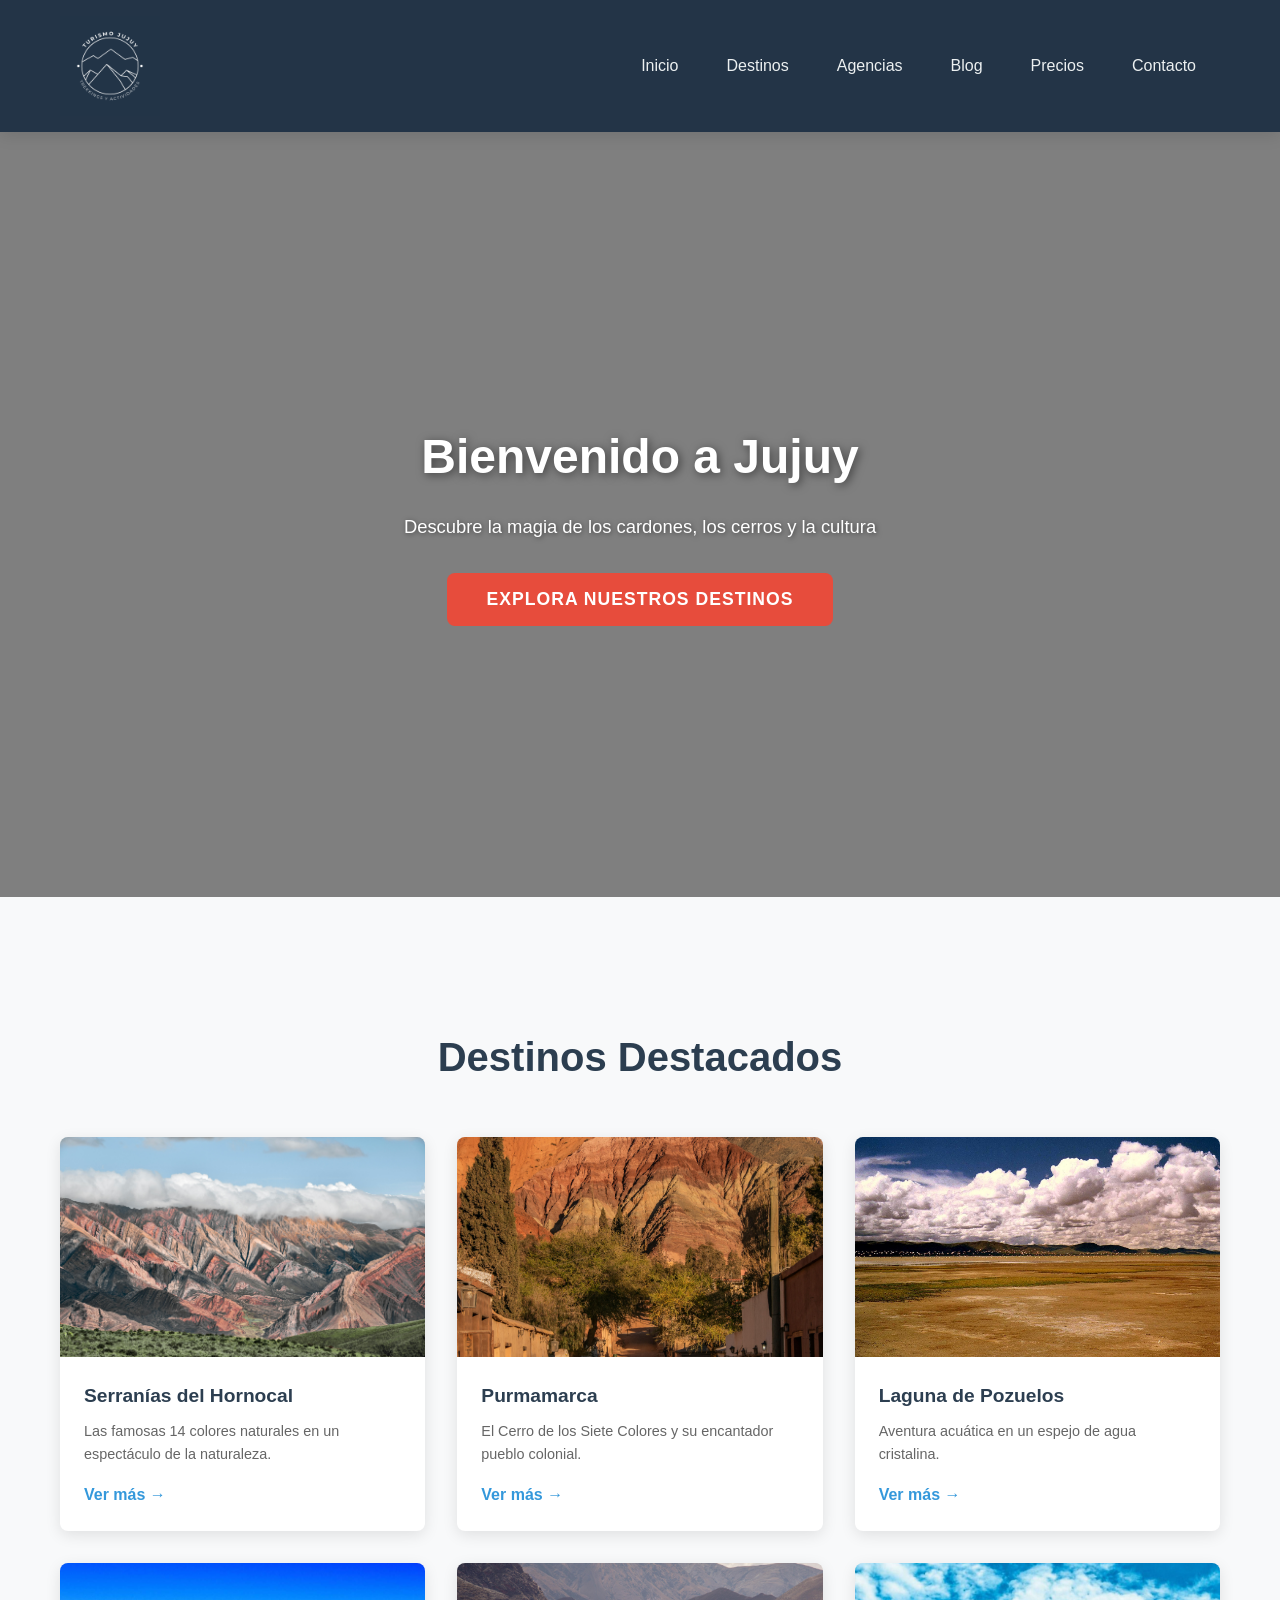
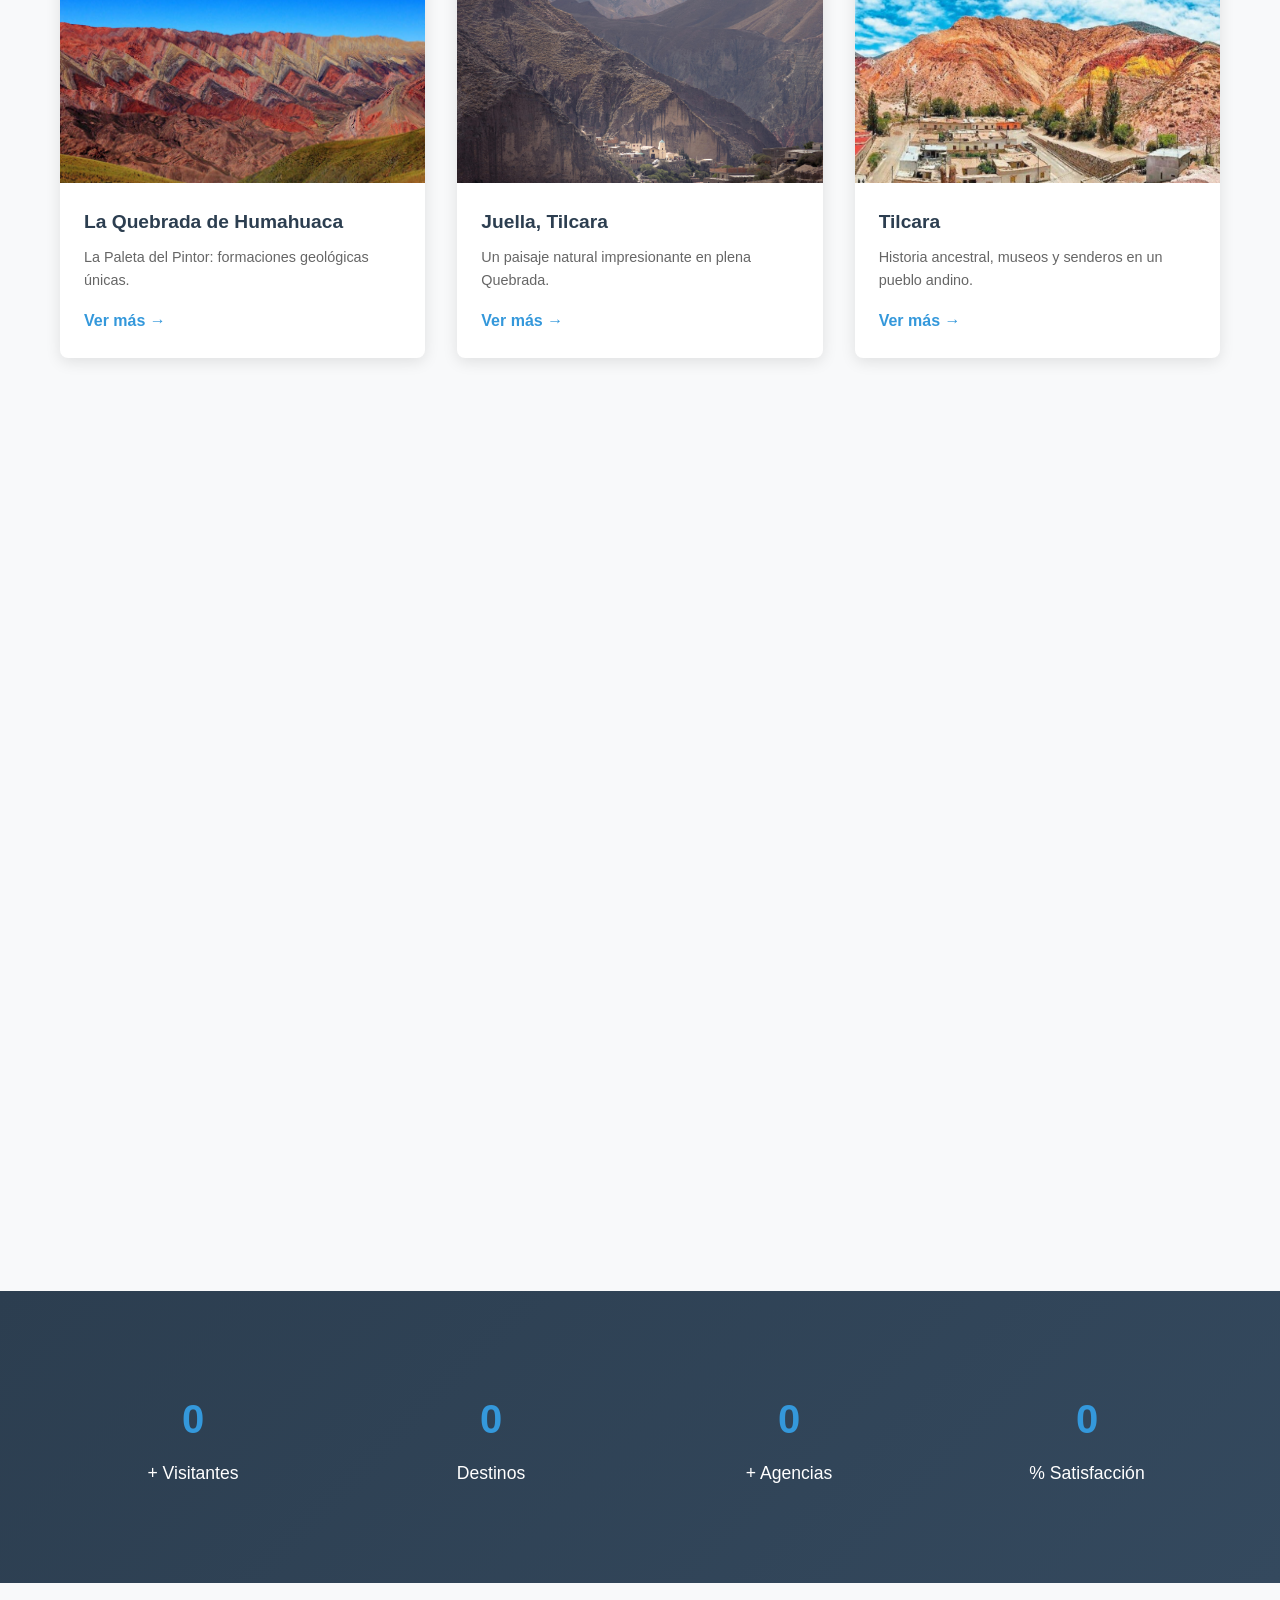
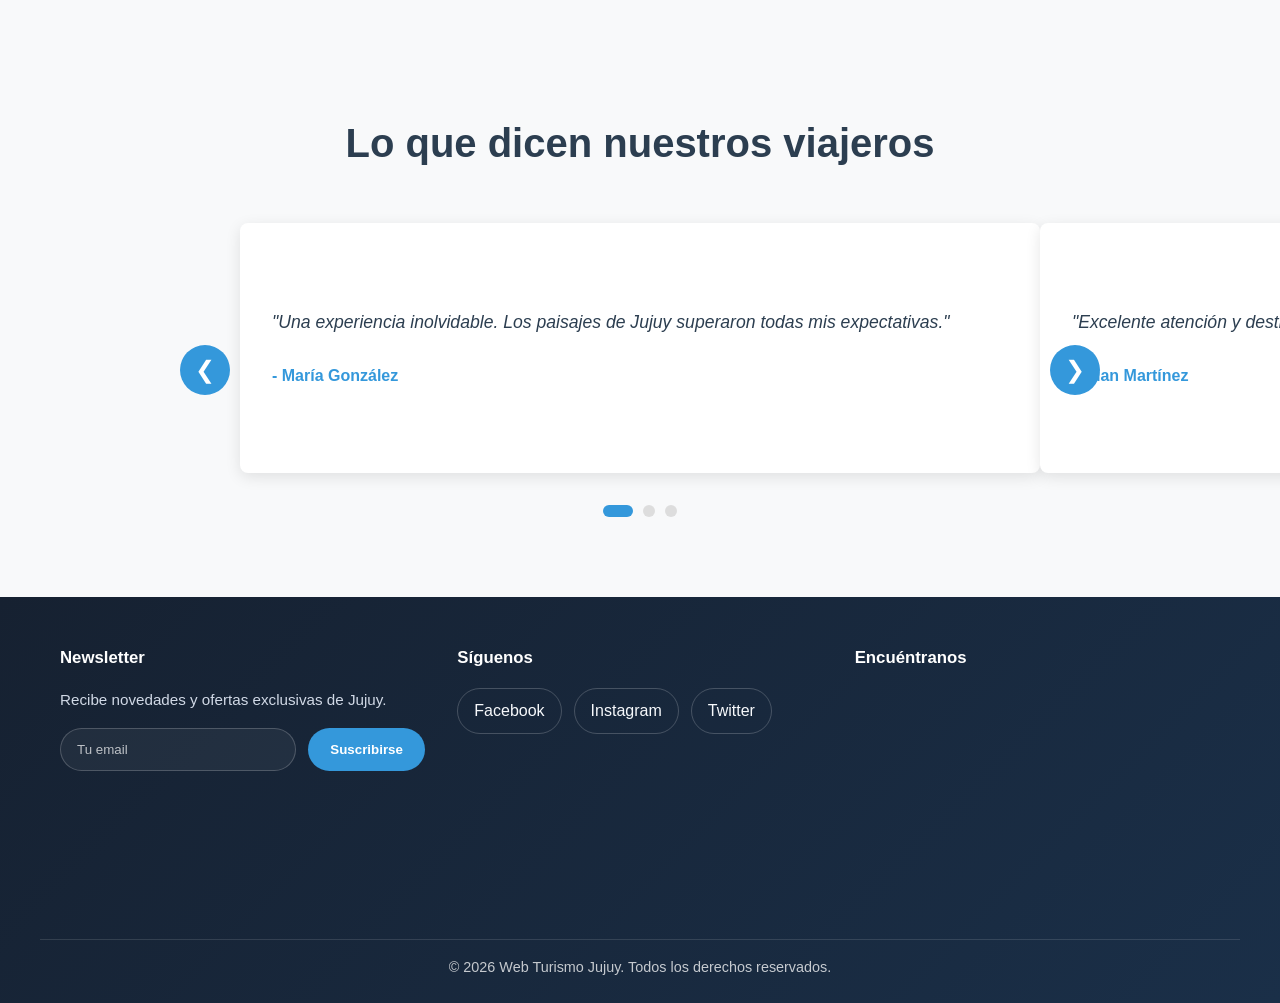
==== commit 075dc98e: "Imagenes agregadas y optimizadas" ====
--- a/index.html
+++ b/index.html
@@ -11,7 +11,7 @@
     <header class="header">
         <div class="container">
             <div class="navbar">
-                <div class="logo">WTJ</div>
+                <img src="/img/logo.png" alt="WTJ Logo" class="logo">
                 <nav class="nav-menu">
                     <ul class="menu-items">
                         <li class="menu-item"><a href="index.html" class="menu-link">Inicio</a></li>
@@ -87,13 +87,13 @@
     <!-- Sección Hero con Video de Fondo -->
     <section class="hero">
         <video autoplay muted loop class="hero-video">
-            <source src="https://videos.pexels.com/video-files/2795658/2795658-sd_640_360_30fps.mp4" type="video/mp4">
+            <source src="img/videoindex.mp4" type="video/mp4">
         </video>
         <div class="hero-overlay"></div>
         <div class="hero-content">
             <h1 class="hero-title animate-title">Bienvenido a Jujuy</h1>
-            <p class="hero-subtitle animate-subtitle">Descubre la magia de las montañas y la cultura</p>
-            <button class="cta-button">Explorar Destinos</button>
+            <p class="hero-subtitle animate-subtitle">Descubre la magia de los cardones, los cerros y la cultura</p>
+            <button class="cta-button">Explora Nuestros Destinos</button>
         </div>
     </section>
 
@@ -103,7 +103,7 @@
             <h2>Destinos Destacados</h2>
             <div class="cards-grid">
                 <article class="card">
-                    <div class="card-image" style="background: linear-gradient(135deg, #667eea 0%, #764ba2 100%);"></div>
+                    <div class="card-image" style="background-image: url('img/SerraniasDelHornocal.jpg');"></div>
                     <div class="card-content">
                         <h3>Serranías del Hornocal</h3>
                         <p>Las famosas 14 colores naturales en un espectáculo de la naturaleza.</p>
@@ -112,7 +112,7 @@
                 </article>
 
                 <article class="card">
-                    <div class="card-image" style="background: linear-gradient(135deg, #f093fb 0%, #f5576c 100%);"></div>
+                    <div class="card-image" style="background-image: url('img/purmamarca.jpg');"></div>
                     <div class="card-content">
                         <h3>Purmamarca</h3>
                         <p>El Cerro de los Siete Colores y su encantador pueblo colonial.</p>
@@ -121,16 +121,16 @@
                 </article>
 
                 <article class="card">
-                    <div class="card-image" style="background: linear-gradient(135deg, #4facfe 0%, #00f2fe 100%);"></div>
-                    <div class="card-content">
-                        <h3>Laguna de los Pozos</h3>
+                    <div class="card-image" style="background-image: url('img/lagunadepozuelos.jpg');"></div>
+                    <div class="card-content">
+                        <h3>Laguna de Pozuelos</h3>
                         <p>Aventura acuática en un espejo de agua cristalina.</p>
                         <a href="#" class="card-link">Ver más →</a>
                     </div>
                 </article>
 
                 <article class="card">
-                    <div class="card-image" style="background: linear-gradient(135deg, #fa709a 0%, #fee140 100%);"></div>
+                    <div class="card-image" style="background-image: url('img/quebradahumauaca.jpg');"></div>
                     <div class="card-content">
                         <h3>La Quebrada de Humahuaca</h3>
                         <p>La Paleta del Pintor: formaciones geológicas únicas.</p>
@@ -138,58 +138,58 @@
                     </div>
                 </article>
                 <article class="card">
-                    <div class="card-image" style="background: linear-gradient(135deg, #fa709a 0%, #fee140 100%);"></div>
+                    <div class="card-image" style="background-image: url('img/juella.jpg');"></div>
                     <div class="card-content">
                         <h3>Juella, Tilcara</h3>
-                        <p>La Paleta del Pintor: formaciones geológicas únicas.</p>
-                        <a href="#" class="card-link">Ver más →</a>
-                    </div>
-                </article>
-                <article class="card">
-                    <div class="card-image" style="background: linear-gradient(135deg, #fa709a 0%, #fee140 100%);"></div>
+                        <p>Un paisaje natural impresionante en plena Quebrada.</p>
+                        <a href="#" class="card-link">Ver más →</a>
+                    </div>
+                </article>
+                <article class="card">
+                    <div class="card-image" style="background-image: url('img/tilcara2.jpg');"></div>
                     <div class="card-content">
                         <h3>Tilcara</h3>
-                        <p>La Paleta del Pintor: formaciones geológicas únicas.</p>
-                        <a href="#" class="card-link">Ver más →</a>
-                    </div>
-                </article>
-                <article class="card">
-                    <div class="card-image" style="background: linear-gradient(135deg, #fa709a 0%, #fee140 100%);"></div>
+                        <p>Historia ancestral, museos y senderos en un pueblo andino.</p>
+                        <a href="#" class="card-link">Ver más →</a>
+                    </div>
+                </article>
+                <article class="card">
+                    <div class="card-image" style="background-image: url('img/salinasgrandes.webp');"></div>
                     <div class="card-content">
                         <h3>Salinas Grandes</h3>
-                        <p>La Paleta del Pintor: formaciones geológicas únicas.</p>
-                        <a href="#" class="card-link">Ver más →</a>
-                    </div>
-                </article>
-                <article class="card">
-                    <div class="card-image" style="background: linear-gradient(135deg, #fa709a 0%, #fee140 100%);"></div>
+                        <p>Miradores infinitos y paisajes de blanco brillante.</p>
+                        <a href="#" class="card-link">Ver más →</a>
+                    </div>
+                </article>
+                <article class="card">
+                    <div class="card-image" style="background-image: url('img/Parque-Nacional-Calilegua.jpg');"></div>
                     <div class="card-content">
                         <h3>Parque Nacional Calilegua</h3>
-                        <p>La Paleta del Pintor: formaciones geológicas únicas.</p>
-                        <a href="#" class="card-link">Ver más →</a>
-                    </div>
-                </article>
-                <article class="card">
-                    <div class="card-image" style="background: linear-gradient(135deg, #fa709a 0%, #fee140 100%);"></div>
+                        <p>Selva de montaña y biodiversidad con rutas de aventura.</p>
+                        <a href="#" class="card-link">Ver más →</a>
+                    </div>
+                </article>
+                <article class="card">
+                    <div class="card-image" style="background-image: url('img/lagunadepozuelos.jpg');"></div>
                     <div class="card-content">
                         <h3>Lagunas del Yala</h3>
-                        <p>La Paleta del Pintor: formaciones geológicas únicas.</p>
-                        <a href="#" class="card-link">Ver más →</a>
-                    </div>
-                </article>
-                <article class="card">
-                    <div class="card-image" style="background: linear-gradient(135deg, #fa709a 0%, #fee140 100%);"></div>
+                        <p>Lagos de montaña escondidos en un entorno sereno.</p>
+                        <a href="#" class="card-link">Ver más →</a>
+                    </div>
+                </article>
+                <article class="card">
+                    <div class="card-image" style="background-image: url('img/elcarmen.jpg');"></div>
                     <div class="card-content">
                         <h3>El Carmen</h3>
-                        <p>La Paleta del Pintor: formaciones geológicas únicas.</p>
-                        <a href="#" class="card-link">Ver más →</a>
-                    </div>
-                </article>
-                <article class="card">
-                    <div class="card-image" style="background: linear-gradient(135deg, #fa709a 0%, #fee140 100%);"></div>
+                        <p>Paisajes agrícolas y pequeños pueblos tradicionales.</p>
+                        <a href="#" class="card-link">Ver más →</a>
+                    </div>
+                </article>
+                <article class="card">
+                    <div class="card-image" style="background-image: url('img/termasdereyes.jpg');"></div>
                     <div class="card-content">
                         <h3>Termas de Reyes</h3>
-                        <p>La Paleta del Pintor: formaciones geológicas únicas.</p>
+                        <p>Relajación termal cerca de paisajes montañosos.</p>
                         <a href="#" class="card-link">Ver más →</a>
                     </div>
                 </article>
--- a/css/style.css
+++ b/css/style.css
@@ -57,6 +57,14 @@
     color: var(--primary-color);
 }
 
+h5 {
+    font-size: 1.25rem;
+    padding-left: 4px;
+    padding-right: 4px;
+    color: var(--primary-color);
+    background-color: #d1d9e6;
+}
+
 main {
     min-height: 70vh;
 }
@@ -70,8 +78,9 @@
    ============================================ */
 
 .header {
-    background: linear-gradient(135deg, var(--primary-color) 0%, #34495e 100%);
+    background: #233447;
     padding: 1rem 0;
+    padding-left: 0px;
     position: sticky;
     top: 0;
     z-index: 1000;
@@ -85,11 +94,17 @@
 }
 
 .logo {
-    font-size: 1.8rem;
-    font-weight: bold;
-    color: var(--accent-color);
-    text-transform: uppercase;
-    letter-spacing: 2px;
+    width: auto;
+    max-width: 170px;
+    max-height: 100px;
+    height: auto;
+    background: transparent;
+    transition: transform 0.3s ease;
+    padding-left: 0px;
+}
+
+.logo:hover {
+    transform: scale(1.1);
 }
 
 .nav-menu {
@@ -183,7 +198,7 @@
 
 .hero {
     position: relative;
-    min-height: 70vh;
+    min-height: 85vh;
     padding: 5rem 0 4rem;
     overflow: hidden;
     display: flex;
@@ -193,7 +208,7 @@
 
 .hero-video {
     position: absolute;
-    top: 50%;
+    top: 10%;
     left: 50%;
     min-width: 100%;
     min-height: 100%;
@@ -317,8 +332,11 @@
 
 .card-image {
     width: 100%;
-    height: 200px;
-    background: linear-gradient(135deg, #667eea 0%, #764ba2 100%);
+    height: 220px;
+    background-color: #e7e7e7;
+    background-size: cover;
+    background-position: center;
+    background-repeat: no-repeat;
     transition: transform 0.4s ease;
 }
 
